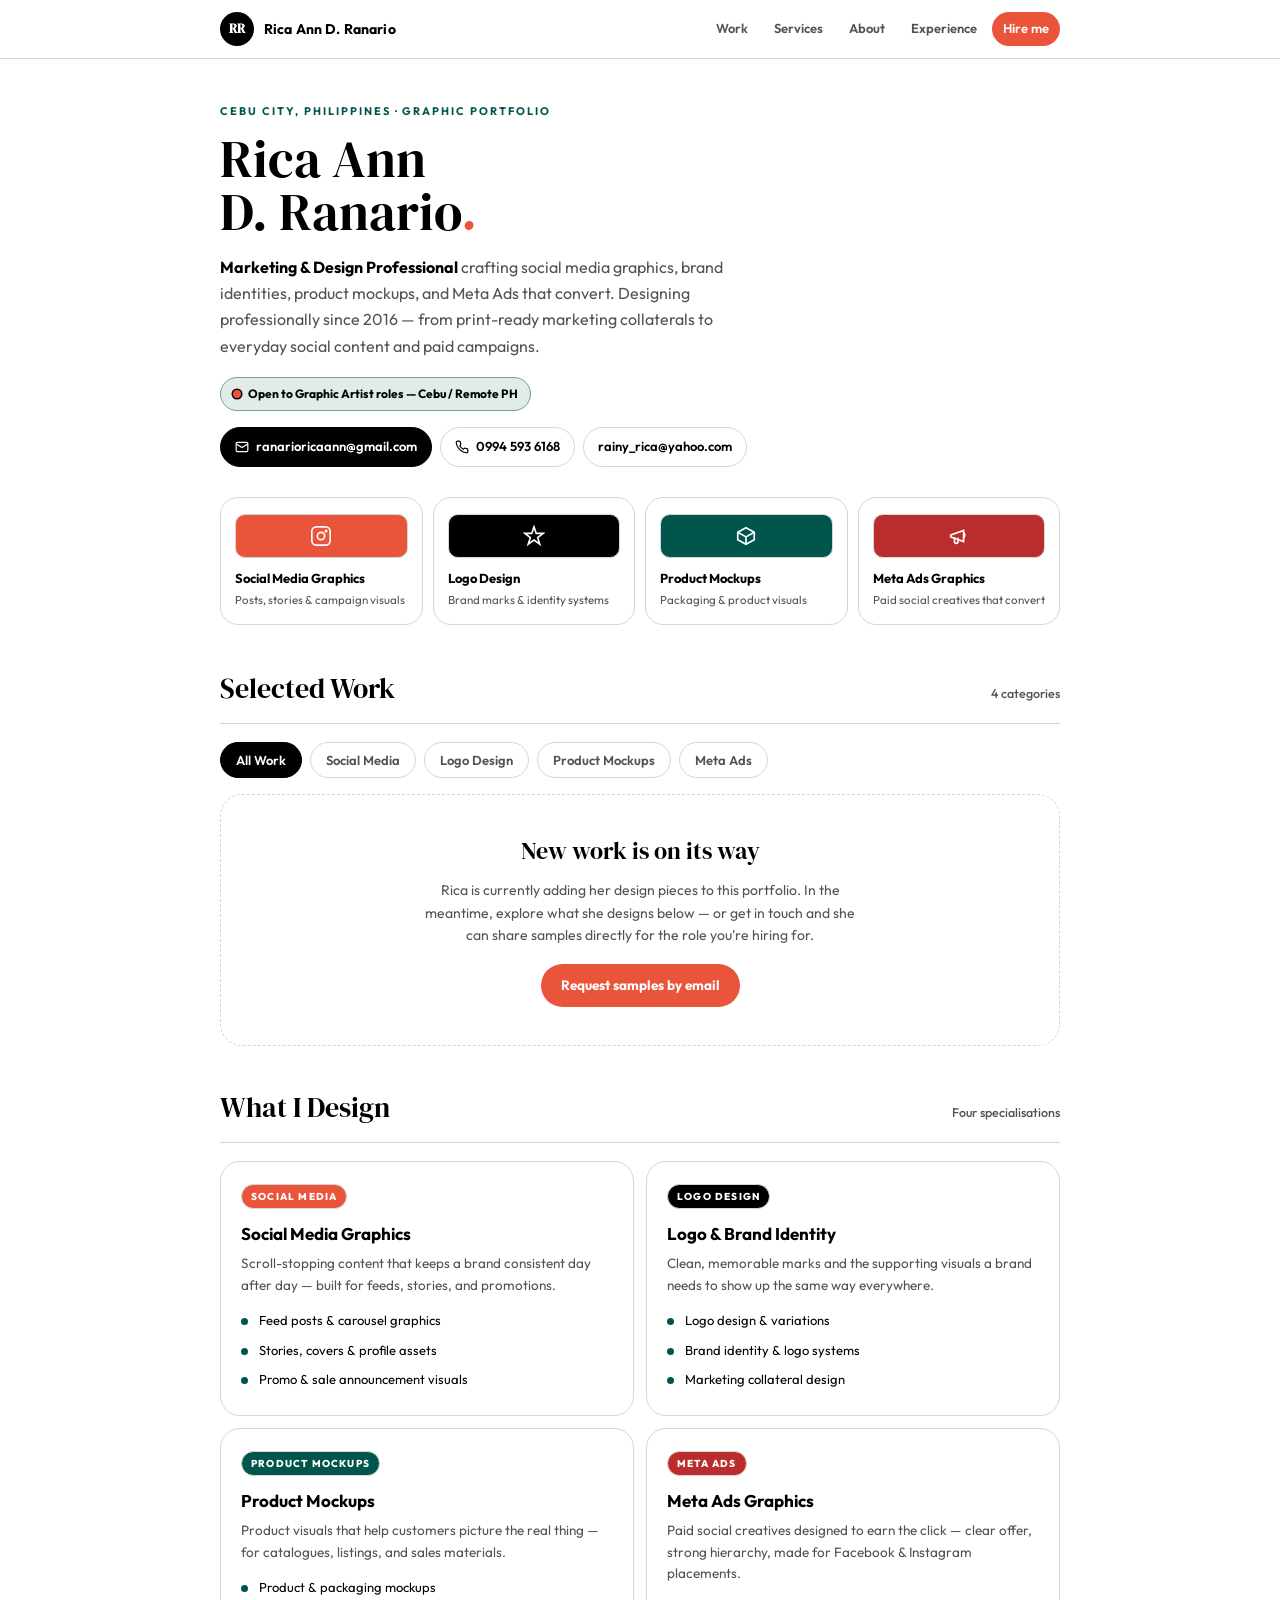
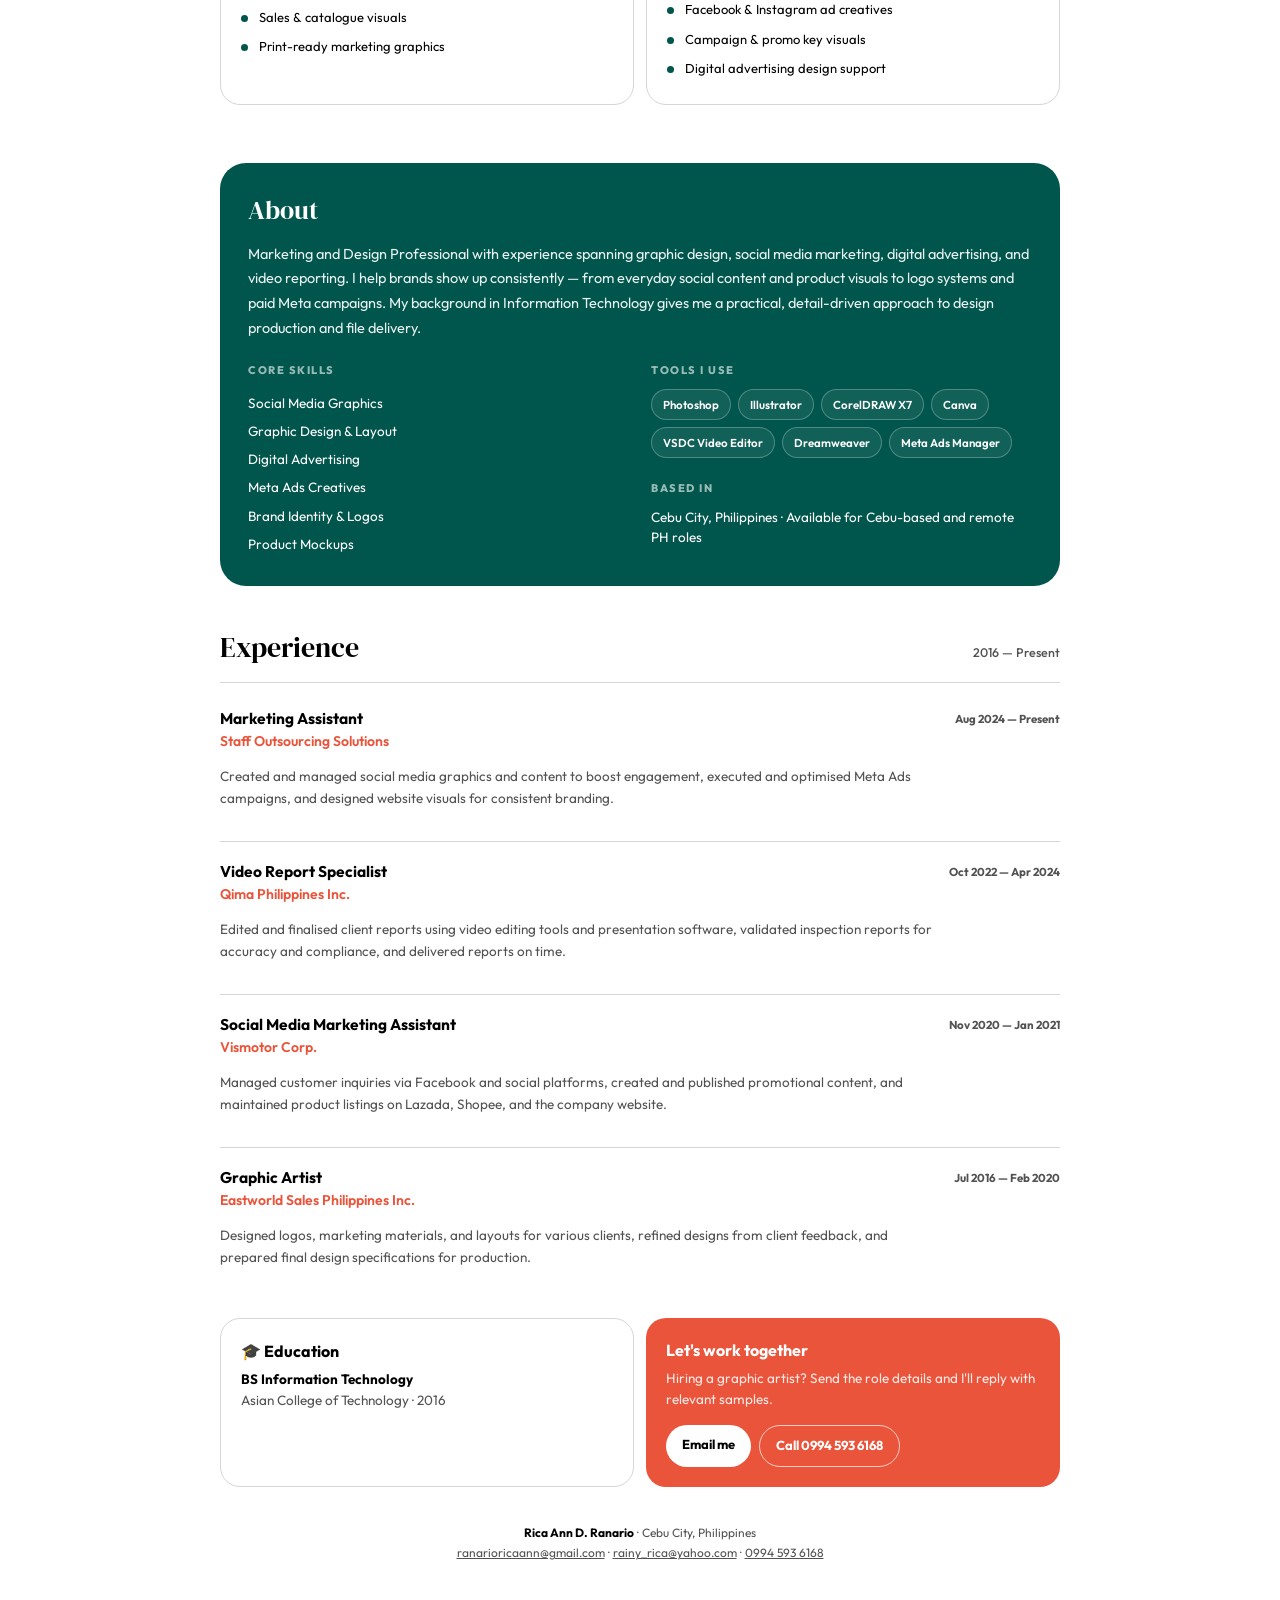
==== index.html @ 0af62245 "Add graphic portfolio website" ====
<!doctype html>
<html lang="en">
<head>
<meta charset="utf-8" />
<meta name="viewport" content="width=device-width, initial-scale=1, viewport-fit=cover" />
<meta name="color-scheme" content="light dark" />
<meta name="description" content="Rica Ann D. Ranario — Marketing & Design Professional in Cebu City. Social media graphics, logo design, product mockups, and Meta Ads graphics." />
<link rel="icon" href="data:," />
<title>Rica Ann D. Ranario — Graphic Portfolio</title>
<link rel="preconnect" href="https://fonts.googleapis.com" />
<link rel="preconnect" href="https://fonts.gstatic.com" crossorigin />
<link href="https://fonts.googleapis.com/css2?family=DM+Serif+Display:ital@0;1&family=Outfit:wght@400;500;600;700;800&display=swap" rel="stylesheet" />
<style>
  :root{
    color-scheme: light;
    --black:#000000; --teal:#00564C; --red:#BB2C2C; --coral:#E9543B; --white:#FFFFFF;
    --cornsilk:#FFFFFF; --sunglow:#E9543B; --ut:#00564C; --aero:#E9543B; --smoky:#000000;
    --bg:#FFFFFF; --surface:#FFFFFF; --surface2:color-mix(in srgb, #00564C 8%, #FFFFFF); --ink:#000000; --dim:color-mix(in srgb, #000000 68%, #FFFFFF);
    --border:color-mix(in srgb, #000000 16%, #FFFFFF); --accent:#00564C; --accent-strong:#E9543B; --highlight:#E9543B; --accent-hover:color-mix(in srgb, #E9543B 85%, #000000);
    --dark-panel:#00564C; --dark-panel-text:#FFFFFF;
    --cat-social:#E9543B; --cat-logo:#000000; --cat-mock:#00564C; --cat-ads:#BB2C2C;
  }
  @media (prefers-color-scheme: dark){
    :root{
      color-scheme: dark;
      --bg:#000000; --surface:color-mix(in srgb, #FFFFFF 8%, #000000); --surface2:color-mix(in srgb, #FFFFFF 15%, #000000); --ink:#FFFFFF; --dim:color-mix(in srgb, #FFFFFF 72%, #000000);
      --border:color-mix(in srgb, #FFFFFF 24%, #000000); --accent:color-mix(in srgb, #00564C 55%, #FFFFFF); --accent-strong:#E9543B; --highlight:#E9543B; --accent-hover:color-mix(in srgb, #E9543B 80%, #FFFFFF);
      --dark-panel:#FFFFFF; --dark-panel-text:#000000;
      --cat-social:#E9543B; --cat-logo:#000000; --cat-mock:#00564C; --cat-ads:#BB2C2C;
    }
  }
  *{box-sizing:border-box}
  html{scroll-behavior:smooth}
  @media (prefers-reduced-motion: reduce){ html{scroll-behavior:auto} *{transition:none !important; animation:none !important} }
  body{margin:0;font-family:"Outfit",system-ui,-apple-system,Segoe UI,sans-serif;background:var(--bg);color:var(--ink);line-height:1.5;-webkit-font-smoothing:antialiased}
  .font-display{font-family:"DM Serif Display",Georgia,serif;font-weight:400}
  a{color:inherit}
  .wrap{max-width:880px;margin:0 auto;padding:0 20px}
  /* Nav */
  .topnav{position:sticky;top:0;z-index:20;background:color-mix(in srgb, var(--bg) 88%, transparent);backdrop-filter:blur(10px);border-bottom:1px solid var(--border)}
  .topnav-inner{display:flex;align-items:center;justify-content:space-between;gap:12px;padding:12px 20px;max-width:880px;margin:0 auto}
  .brand{display:flex;align-items:center;gap:10px;text-decoration:none;font-weight:700;font-size:14px;letter-spacing:.01em}
  .brand-mark{width:34px;height:34px;border-radius:50%;background:var(--ink);color:var(--bg);display:flex;align-items:center;justify-content:center;font-family:"DM Serif Display",serif;font-size:13px;flex-shrink:0}
  .navlinks{display:flex;gap:4px;flex-wrap:wrap;justify-content:flex-end}
  .navlinks a{text-decoration:none;font-size:13px;font-weight:600;color:var(--dim);padding:7px 11px;border-radius:999px}
  .navlinks a:hover{color:var(--ink);background:var(--surface2)}
  .navlinks a.cta{background:var(--accent-strong);color:var(--cornsilk)}
  .navlinks a.cta:hover{background:var(--accent-hover);color:var(--cornsilk)}
  /* Hero */
  .hero{padding:44px 0 8px}
  .eyebrow{font-size:11px;font-weight:700;letter-spacing:.18em;text-transform:uppercase;color:var(--accent);margin:0}
  .hero h1{font-size:52px;line-height:1.02;margin:12px 0 0}
  .hero h1 em{font-style:italic;color:var(--accent-strong)}
  .hero-sub{margin:16px 0 0;font-size:16px;line-height:1.65;color:var(--dim);max-width:560px}
  .hero-sub strong{color:var(--ink)}
  .avail{display:inline-flex;align-items:center;gap:7px;margin-top:18px;font-size:12px;font-weight:700;padding:7px 12px;border-radius:999px;background:color-mix(in srgb, var(--accent) 12%, var(--surface));border:1px solid color-mix(in srgb, var(--accent) 45%, var(--border));color:var(--ink)}
  .avail-dot{width:8px;height:8px;border-radius:50%;background:var(--highlight);box-shadow:0 0 0 1.5px var(--ink);flex-shrink:0}
  .contact-row{display:flex;flex-wrap:wrap;gap:8px;margin-top:16px}
  .pill{display:inline-flex;align-items:center;gap:7px;text-decoration:none;font-size:13px;font-weight:600;padding:9px 14px;border-radius:999px;border:1px solid var(--border);background:var(--surface)}
  .pill:hover{border-color:var(--accent)}
  .pill.primary{background:var(--ink);color:var(--bg);border-color:var(--ink)}
  .pill svg{width:14px;height:14px;flex-shrink:0}
  /* Category strip */
  .cat-strip{display:grid;grid-template-columns:repeat(4,1fr);gap:10px;margin-top:30px}
  .cat-card{border:1px solid var(--border);background:var(--surface);border-radius:18px;padding:16px 14px;text-align:left;cursor:pointer;font-family:inherit;color:inherit;width:100%}
  .cat-card:hover{border-color:var(--accent)}
  .cat-card .swatch{width:100%;height:44px;border-radius:10px;margin-bottom:12px;display:flex;align-items:center;justify-content:center;color:var(--smoky);border:1px solid var(--border)}
  .cat-card[data-cat="Logo Design"] .swatch{background:var(--cat-logo);color:var(--white)}
  .cat-card[data-cat="Social Media"] .swatch{background:var(--cat-social);color:var(--white)}
  .cat-card[data-cat="Product Mockup"] .swatch{background:var(--cat-mock);color:var(--white)}
  .cat-card[data-cat="Meta Ads"] .swatch{background:var(--cat-ads);color:var(--white)}
  .cat-card .swatch svg{width:22px;height:22px}
  .cat-card h3{margin:0;font-size:13px;font-weight:700;line-height:1.3}
  .cat-card p{margin:5px 0 0;font-size:11.5px;line-height:1.45;color:var(--dim)}
  @media (max-width:640px){ .cat-strip{grid-template-columns:1fr 1fr} .hero h1{font-size:42px} }
  /* Sections */
  section{padding:34px 0 6px}
  .sec-head{display:flex;align-items:baseline;justify-content:space-between;gap:12px;flex-wrap:wrap}
  .sec-head h2{font-size:28px;margin:0}
  .sec-head .note{font-size:12.5px;color:var(--dim);font-weight:500}
  .rule{height:1px;background:var(--border);margin-top:14px}
  /* Work / filters */
  .filters{display:flex;gap:8px;margin-top:18px;flex-wrap:wrap}
  .filters button{font-family:inherit;font-size:13px;font-weight:600;padding:9px 15px;border-radius:999px;border:1px solid var(--border);background:var(--surface);color:var(--dim);cursor:pointer}
  .filters button[aria-pressed="true"]{background:var(--ink);color:var(--bg);border-color:var(--ink)}
  .filters button:hover{border-color:var(--accent)}
  .empty{margin-top:16px;border:1.5px dashed var(--border);background:var(--surface);border-radius:22px;padding:38px 24px;text-align:center}
  .empty .big{font-size:24px;margin:0}
  .empty p.desc{margin:10px auto 0;font-size:14px;line-height:1.6;color:var(--dim);max-width:440px}
  .empty a.btn{display:inline-block;margin-top:18px;background:var(--accent-strong);color:var(--cornsilk);text-decoration:none;font-weight:700;font-size:13.5px;padding:11px 20px;border-radius:999px}
  .empty a.btn:hover{background:var(--accent-hover)}
  /* Services detail */
  .services{display:grid;grid-template-columns:1fr 1fr;gap:12px;margin-top:18px}
  @media (max-width:640px){ .services{grid-template-columns:1fr} }
  .svc{border:1px solid var(--border);background:var(--surface);border-radius:20px;padding:20px}
  .svc .tag{display:inline-block;font-size:10px;font-weight:800;letter-spacing:.12em;text-transform:uppercase;color:var(--white);padding:4px 9px;border-radius:999px;border:1px solid var(--border)}
  .svc h3{margin:12px 0 0;font-size:17px}
  .svc p{margin:7px 0 0;font-size:13.5px;line-height:1.6;color:var(--dim)}
  .svc ul{margin:10px 0 0;padding:0;list-style:none}
  .svc ul li{font-size:13px;padding:5px 0 5px 18px;position:relative;color:var(--ink)}
  .svc ul li::before{content:"";position:absolute;left:0;top:12px;width:7px;height:7px;border-radius:50%;background:var(--accent)}
  /* About panel */
  .about{background:var(--dark-panel);color:var(--dark-panel-text);border-radius:26px;padding:28px;margin-top:18px}
  .about h2{font-size:26px;margin:0}
  .about p.lead{font-size:14.5px;line-height:1.7;margin:12px 0 0;opacity:.92}
  .about-grid{display:grid;grid-template-columns:1fr 1fr;gap:22px;margin-top:22px}
  @media (max-width:640px){ .about-grid{grid-template-columns:1fr} }
  .about h4{margin:0;font-size:11px;font-weight:800;letter-spacing:.14em;text-transform:uppercase;opacity:.6}
  .about ul{margin:10px 0 0;padding:0;list-style:none}
  .about ul li{font-size:13.5px;padding:4px 0}
  .chips{display:flex;flex-wrap:wrap;gap:7px;margin-top:10px}
  .chips span{font-size:11.5px;font-weight:600;padding:6px 11px;border-radius:999px;border:1px solid color-mix(in srgb, currentColor 25%, transparent);background:color-mix(in srgb, currentColor 7%, transparent)}
  /* Experience */
  .jobs{margin-top:6px}
  .job{display:flex;gap:16px;padding:18px 0;border-bottom:1px solid var(--border)}
  .job:last-child{border-bottom:none}
  .job-main{flex:1;min-width:0}
  .job h3{margin:0;font-size:15.5px}
  .job .co{color:var(--accent-strong);font-weight:600;font-size:14px;margin-top:1px}
  .job .desc{font-size:13.5px;color:var(--dim);line-height:1.6;margin-top:5px}
  .job .period{font-size:11.5px;font-weight:700;color:var(--dim);white-space:nowrap;padding-top:3px;text-align:right}
  @media (max-width:520px){ .job{flex-direction:column;gap:4px} .job .period{text-align:left} }
  /* Education + contact */
  .two-col{display:grid;grid-template-columns:1fr 1fr;gap:12px;margin-top:18px}
  @media (max-width:640px){ .two-col{grid-template-columns:1fr} }
  .info-card{border:1px solid var(--border);background:var(--surface);border-radius:20px;padding:20px}
  .info-card h3{margin:0;font-size:16px}
  .info-card p{margin:6px 0 0;font-size:13.5px;color:var(--dim);line-height:1.6}
  .info-card a{color:var(--accent-strong);font-weight:600;text-decoration:none}
  .info-card a:hover{text-decoration:underline}
  .contact-card{background:var(--accent-strong);color:var(--cornsilk);border:none}
  .contact-card p{color:color-mix(in srgb, var(--cornsilk) 88%, var(--aero))}
  .contact-card a{color:var(--cornsilk);text-decoration:underline}
  .contact-actions{display:flex;flex-wrap:wrap;gap:8px;margin-top:14px}
  .contact-actions a{background:var(--cornsilk);color:var(--smoky);text-decoration:none;font-weight:700;font-size:13px;padding:10px 16px;border-radius:999px}
  .contact-actions a.ghost{background:transparent;color:var(--cornsilk);border:1.5px solid color-mix(in srgb, var(--cornsilk) 70%, transparent)}
  footer{padding:30px 0 44px;text-align:center}
  footer p{font-size:12px;color:var(--dim);margin:0;line-height:1.7}
  :focus-visible{outline:2px solid var(--accent);outline-offset:2px}
</style>
</head>
<body>

<nav class="topnav" aria-label="Portfolio sections">
  <div class="topnav-inner">
    <a class="brand" href="#top"><span class="brand-mark">RR</span> Rica Ann D. Ranario</a>
    <div class="navlinks">
      <a href="#work">Work</a>
      <a href="#services">Services</a>
      <a href="#about">About</a>
      <a href="#experience">Experience</a>
      <a class="cta" href="mailto:ranarioricaann@gmail.com?subject=Graphic%20Artist%20Opportunity">Hire me</a>
    </div>
  </div>
</nav>

<div class="wrap" id="top">

  <!-- HERO -->
  <header class="hero">
    <p class="eyebrow">Cebu City, Philippines · Graphic Portfolio</p>
    <h1 class="font-display">Rica Ann<br />D. Ranario<em>.</em></h1>
    <p class="hero-sub"><strong>Marketing &amp; Design Professional</strong> crafting social media graphics, brand identities, product mockups, and Meta Ads that convert. Designing professionally since 2016 — from print-ready marketing collaterals to everyday social content and paid campaigns.</p>
    <div><span class="avail"><span class="avail-dot" aria-hidden="true"></span> Open to Graphic Artist roles — Cebu / Remote PH</span></div>
    <div class="contact-row">
      <a class="pill primary" href="mailto:ranarioricaann@gmail.com?subject=Graphic%20Artist%20Opportunity">
        <svg viewBox="0 0 24 24" fill="none" stroke="currentColor" stroke-width="2" aria-hidden="true"><rect x="2" y="4" width="20" height="16" rx="2"/><path d="m22 7-10 6L2 7"/></svg>
        ranarioricaann@gmail.com
      </a>
      <a class="pill" href="tel:+639945936168">
        <svg viewBox="0 0 24 24" fill="none" stroke="currentColor" stroke-width="2" aria-hidden="true"><path d="M22 16.92v3a2 2 0 0 1-2.18 2 19.79 19.79 0 0 1-8.63-3.07 19.5 19.5 0 0 1-6-6 19.79 19.79 0 0 1-3.07-8.67A2 2 0 0 1 4.11 2h3a2 2 0 0 1 2 1.72c.13.96.36 1.9.7 2.81a2 2 0 0 1-.45 2.11L8.09 9.91a16 16 0 0 0 6 6l1.27-1.27a2 2 0 0 1 2.11-.45c.91.34 1.85.57 2.81.7A2 2 0 0 1 22 16.92z"/></svg>
        0994 593 6168
      </a>
      <a class="pill" href="mailto:rainy_rica@yahoo.com">rainy_rica@yahoo.com</a>
    </div>

    <div class="cat-strip" role="group" aria-label="Portfolio categories — tap to jump to that gallery">
      <button type="button" class="cat-card" data-cat="Social Media" data-jump="Social Media">
        <span class="swatch"><svg viewBox="0 0 24 24" fill="none" stroke="currentColor" stroke-width="1.8" aria-hidden="true"><rect x="2" y="2" width="20" height="20" rx="5"/><circle cx="12" cy="12" r="4"/><circle cx="17.5" cy="6.5" r=".8" fill="currentColor"/></svg></span>
        <h3>Social Media Graphics</h3>
        <p>Posts, stories &amp; campaign visuals</p>
      </button>
      <button type="button" class="cat-card" data-cat="Logo Design" data-jump="Logo Design">
        <span class="swatch"><svg viewBox="0 0 24 24" fill="none" stroke="currentColor" stroke-width="1.8" aria-hidden="true"><path d="M12 2l2.4 7.2H22l-6 4.6 2.3 7.2-6.3-4.5-6.3 4.5L8 13.8 2 9.2h7.6z"/></svg></span>
        <h3>Logo Design</h3>
        <p>Brand marks &amp; identity systems</p>
      </button>
      <button type="button" class="cat-card" data-cat="Product Mockup" data-jump="Product Mockup">
        <span class="swatch"><svg viewBox="0 0 24 24" fill="none" stroke="currentColor" stroke-width="1.8" aria-hidden="true"><path d="M21 8l-9-5-9 5v8l9 5 9-5z"/><path d="M3 8l9 5 9-5M12 13v8"/></svg></span>
        <h3>Product Mockups</h3>
        <p>Packaging &amp; product visuals</p>
      </button>
      <button type="button" class="cat-card" data-cat="Meta Ads" data-jump="Meta Ads">
        <span class="swatch"><svg viewBox="0 0 24 24" fill="none" stroke="currentColor" stroke-width="1.8" aria-hidden="true"><path d="M3 11l14-5v12L3 13v-2z"/><path d="M7 13v5a2 2 0 0 0 4 0v-4M17 8a4 4 0 0 1 0 6"/></svg></span>
        <h3>Meta Ads Graphics</h3>
        <p>Paid social creatives that convert</p>
      </button>
    </div>
  </header>

  <!-- WORK -->
  <section id="work" aria-label="Portfolio work">
    <div class="sec-head">
      <h2 class="font-display">Selected Work</h2>
      <span class="note" id="work-count">4 categories</span>
    </div>
    <div class="rule"></div>
    <div class="filters" role="group" aria-label="Filter work by category" id="filters">
      <button type="button" data-filter="All" aria-pressed="true">All Work</button>
      <button type="button" data-filter="Social Media" aria-pressed="false">Social Media</button>
      <button type="button" data-filter="Logo Design" aria-pressed="false">Logo Design</button>
      <button type="button" data-filter="Product Mockup" aria-pressed="false">Product Mockups</button>
      <button type="button" data-filter="Meta Ads" aria-pressed="false">Meta Ads</button>
    </div>
    <div class="empty" id="empty-state">
      <p class="big font-display" id="empty-title">New work is on its way</p>
      <p class="desc" id="empty-desc">Rica is currently adding her design pieces to this portfolio. In the meantime, explore what she designs below — or get in touch and she can share samples directly for the role you're hiring for.</p>
      <a class="btn" href="mailto:ranarioricaann@gmail.com?subject=Portfolio%20Samples%20Request">Request samples by email</a>
    </div>
  </section>

  <!-- SERVICES -->
  <section id="services" aria-label="Design services">
    <div class="sec-head">
      <h2 class="font-display">What I Design</h2>
      <span class="note">Four specialisations</span>
    </div>
    <div class="rule"></div>
    <div class="services">
      <article class="svc">
        <span class="tag" style="background:var(--cat-social)">Social Media</span>
        <h3>Social Media Graphics</h3>
        <p>Scroll-stopping content that keeps a brand consistent day after day — built for feeds, stories, and promotions.</p>
        <ul>
          <li>Feed posts &amp; carousel graphics</li>
          <li>Stories, covers &amp; profile assets</li>
          <li>Promo &amp; sale announcement visuals</li>
        </ul>
      </article>
      <article class="svc">
        <span class="tag" style="background:var(--cat-logo);color:var(--cornsilk)">Logo Design</span>
        <h3>Logo &amp; Brand Identity</h3>
        <p>Clean, memorable marks and the supporting visuals a brand needs to show up the same way everywhere.</p>
        <ul>
          <li>Logo design &amp; variations</li>
          <li>Brand identity &amp; logo systems</li>
          <li>Marketing collateral design</li>
        </ul>
      </article>
      <article class="svc">
        <span class="tag" style="background:var(--cat-mock)">Product Mockups</span>
        <h3>Product Mockups</h3>
        <p>Product visuals that help customers picture the real thing — for catalogues, listings, and sales materials.</p>
        <ul>
          <li>Product &amp; packaging mockups</li>
          <li>Sales &amp; catalogue visuals</li>
          <li>Print-ready marketing graphics</li>
        </ul>
      </article>
      <article class="svc">
        <span class="tag" style="background:var(--cat-ads)">Meta Ads</span>
        <h3>Meta Ads Graphics</h3>
        <p>Paid social creatives designed to earn the click — clear offer, strong hierarchy, made for Facebook &amp; Instagram placements.</p>
        <ul>
          <li>Facebook &amp; Instagram ad creatives</li>
          <li>Campaign &amp; promo key visuals</li>
          <li>Digital advertising design support</li>
        </ul>
      </article>
    </div>
  </section>

  <!-- ABOUT -->
  <section id="about" aria-label="About Rica">
    <div class="about">
      <h2 class="font-display">About</h2>
      <p class="lead">Marketing and Design Professional with experience spanning graphic design, social media marketing, digital advertising, and video reporting. I help brands show up consistently — from everyday social content and product visuals to logo systems and paid Meta campaigns. My background in Information Technology gives me a practical, detail-driven approach to design production and file delivery.</p>
      <div class="about-grid">
        <div>
          <h4>Core Skills</h4>
          <ul>
            <li>Social Media Graphics</li>
            <li>Graphic Design &amp; Layout</li>
            <li>Digital Advertising</li>
            <li>Meta Ads Creatives</li>
            <li>Brand Identity &amp; Logos</li>
            <li>Product Mockups</li>
          </ul>
        </div>
        <div>
          <h4>Tools I Use</h4>
          <div class="chips">
            <span>Photoshop</span><span>Illustrator</span><span>CorelDRAW X7</span><span>Canva</span><span>VSDC Video Editor</span><span>Dreamweaver</span><span>Meta Ads Manager</span>
          </div>
          <h4 style="margin-top:22px">Based In</h4>
          <p style="margin:10px 0 0;font-size:13.5px">Cebu City, Philippines · Available for Cebu-based and remote PH roles</p>
        </div>
      </div>
    </div>
  </section>

  <!-- EXPERIENCE -->
  <section id="experience" aria-label="Work experience">
    <div class="sec-head">
      <h2 class="font-display">Experience</h2>
      <span class="note">2016 — Present</span>
    </div>
    <div class="rule"></div>
    <div class="jobs">
      <div class="job">
        <div class="job-main">
          <h3>Marketing Assistant</h3>
          <p class="co">Staff Outsourcing Solutions</p>
          <p class="desc">Created and managed social media graphics and content to boost engagement, executed and optimised Meta Ads campaigns, and designed website visuals for consistent branding.</p>
        </div>
        <span class="period">Aug 2024 — Present</span>
      </div>
      <div class="job">
        <div class="job-main">
          <h3>Video Report Specialist</h3>
          <p class="co">Qima Philippines Inc.</p>
          <p class="desc">Edited and finalised client reports using video editing tools and presentation software, validated inspection reports for accuracy and compliance, and delivered reports on time.</p>
        </div>
        <span class="period">Oct 2022 — Apr 2024</span>
      </div>
      <div class="job">
        <div class="job-main">
          <h3>Social Media Marketing Assistant</h3>
          <p class="co">Vismotor Corp.</p>
          <p class="desc">Managed customer inquiries via Facebook and social platforms, created and published promotional content, and maintained product listings on Lazada, Shopee, and the company website.</p>
        </div>
        <span class="period">Nov 2020 — Jan 2021</span>
      </div>
      <div class="job">
        <div class="job-main">
          <h3>Graphic Artist</h3>
          <p class="co">Eastworld Sales Philippines Inc.</p>
          <p class="desc">Designed logos, marketing materials, and layouts for various clients, refined designs from client feedback, and prepared final design specifications for production.</p>
        </div>
        <span class="period">Jul 2016 — Feb 2020</span>
      </div>
    </div>

    <div class="two-col">
      <div class="info-card">
        <h3>🎓 Education</h3>
        <p><strong style="color:var(--ink)">BS Information Technology</strong><br />Asian College of Technology · 2016</p>
      </div>
      <div class="info-card contact-card">
        <h3>Let's work together</h3>
        <p>Hiring a graphic artist? Send the role details and I'll reply with relevant samples.</p>
        <div class="contact-actions">
          <a href="mailto:ranarioricaann@gmail.com?subject=Graphic%20Artist%20Opportunity">Email me</a>
          <a class="ghost" href="tel:+639945936168">Call 0994 593 6168</a>
        </div>
      </div>
    </div>
  </section>

  <footer>
    <p><strong style="color:var(--ink)">Rica Ann D. Ranario</strong> · Cebu City, Philippines<br />
    <a href="mailto:ranarioricaann@gmail.com">ranarioricaann@gmail.com</a> · <a href="mailto:rainy_rica@yahoo.com">rainy_rica@yahoo.com</a> · <a href="tel:+639945936168">0994 593 6168</a></p>
  </footer>
</div>

<script>
(function(){
  var LABELS = {
    "All": { title: "New work is on its way", desc: "Rica is currently adding her design pieces to this portfolio. In the meantime, explore what she designs below \u2014 or get in touch and she can share samples directly for the role you\u2019re hiring for." },
    "Social Media": { title: "Social Media Graphics \u2014 coming soon", desc: "Feed posts, stories, and campaign visuals are being added to this section. Email Rica and she can share social media samples directly." },
    "Logo Design": { title: "Logo Design \u2014 coming soon", desc: "Logo and brand identity pieces are being added to this section. Email Rica and she can share logo samples directly." },
    "Product Mockup": { title: "Product Mockups \u2014 coming soon", desc: "Product and packaging mockups are being added to this section. Email Rica and she can share mockup samples directly." },
    "Meta Ads": { title: "Meta Ads Graphics \u2014 coming soon", desc: "Meta Ads creatives are being added to this section. Email Rica and she can share ad samples directly." }
  };
  var titleEl = document.getElementById('empty-title');
  var descEl = document.getElementById('empty-desc');
  var countEl = document.getElementById('work-count');
  var buttons = Array.prototype.slice.call(document.querySelectorAll('#filters button'));

  function setFilter(name){
    buttons.forEach(function(b){ b.setAttribute('aria-pressed', b.getAttribute('data-filter') === name ? 'true' : 'false'); });
    var info = LABELS[name] || LABELS['All'];
    titleEl.textContent = info.title;
    descEl.textContent = info.desc;
    countEl.textContent = name === 'All' ? '4 categories' : name;
  }
  buttons.forEach(function(b){
    b.addEventListener('click', function(){ setFilter(b.getAttribute('data-filter')); });
  });
  Array.prototype.slice.call(document.querySelectorAll('[data-jump]')).forEach(function(card){
    card.addEventListener('click', function(){
      setFilter(card.getAttribute('data-jump'));
      var target = document.getElementById('work');
      if (target) target.scrollIntoView({ behavior: 'smooth', block: 'start' });
    });
  });
})();
</script>
</body>
</html>
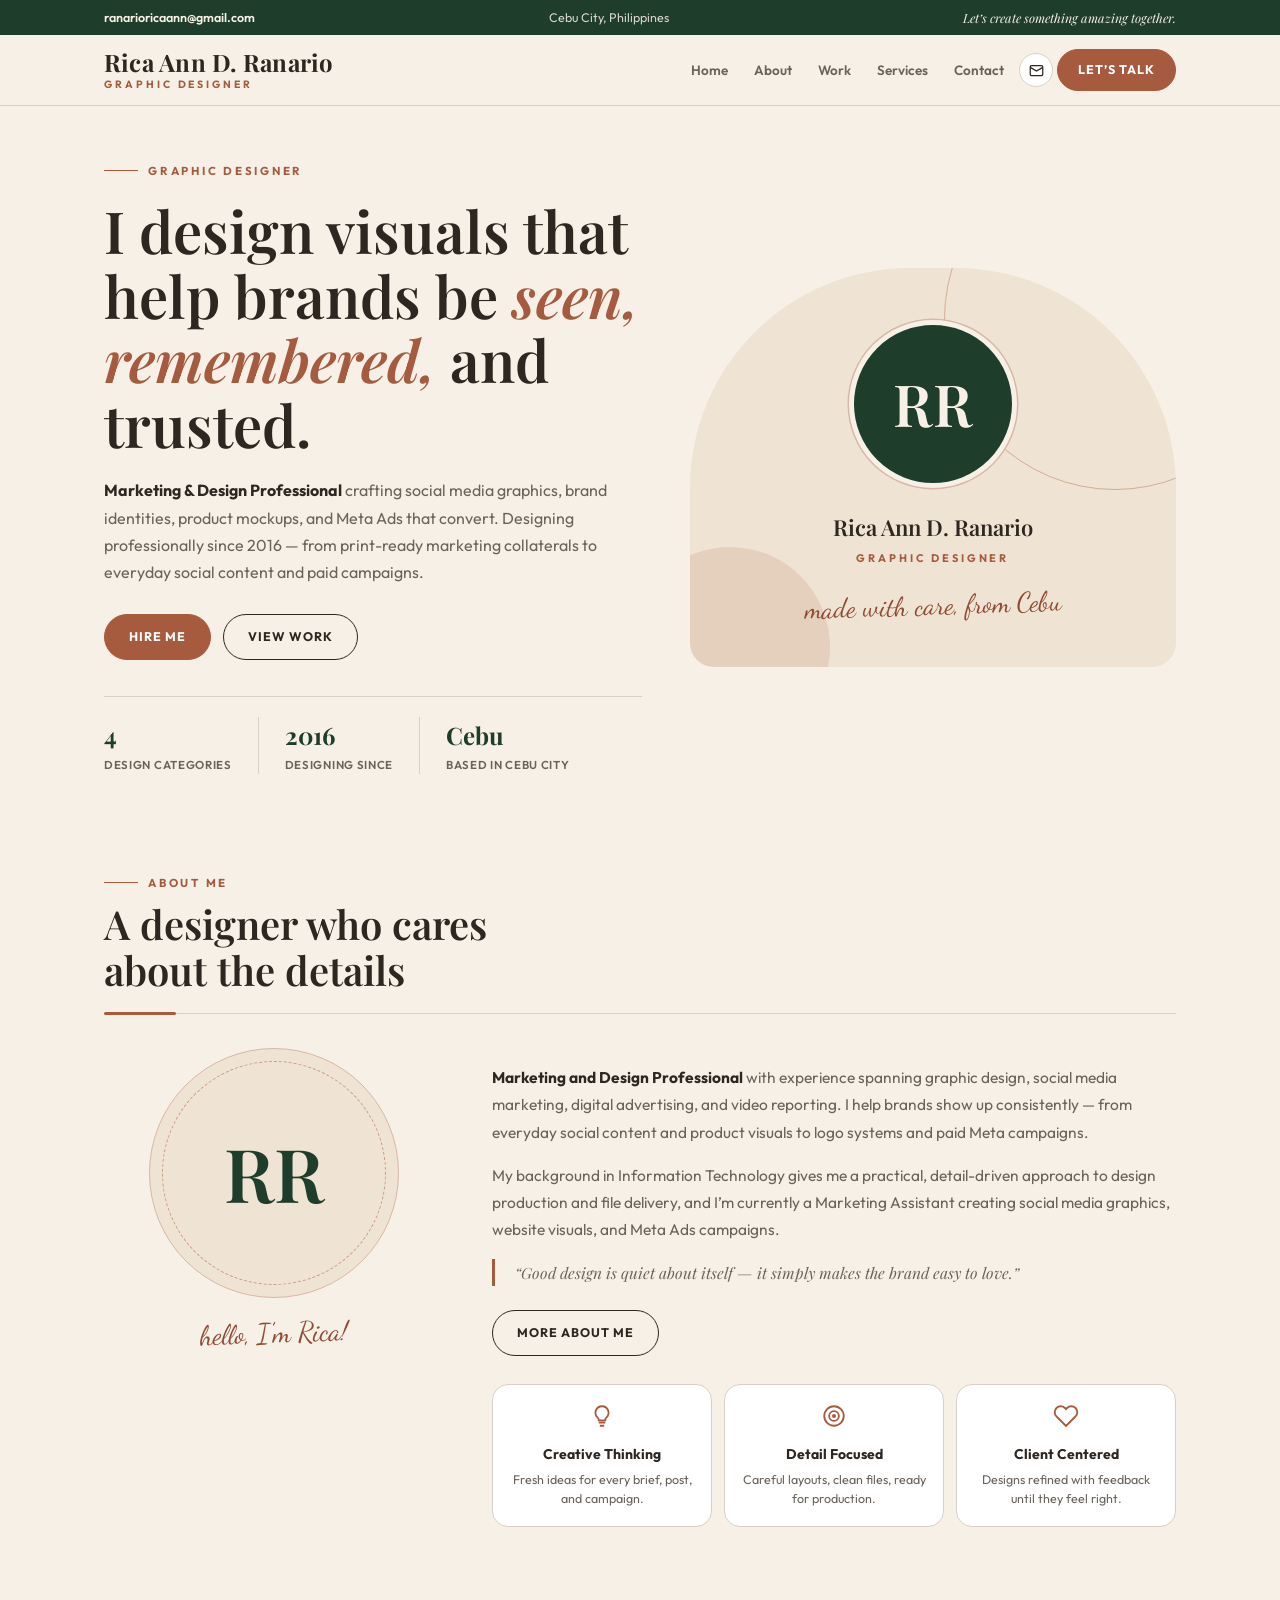
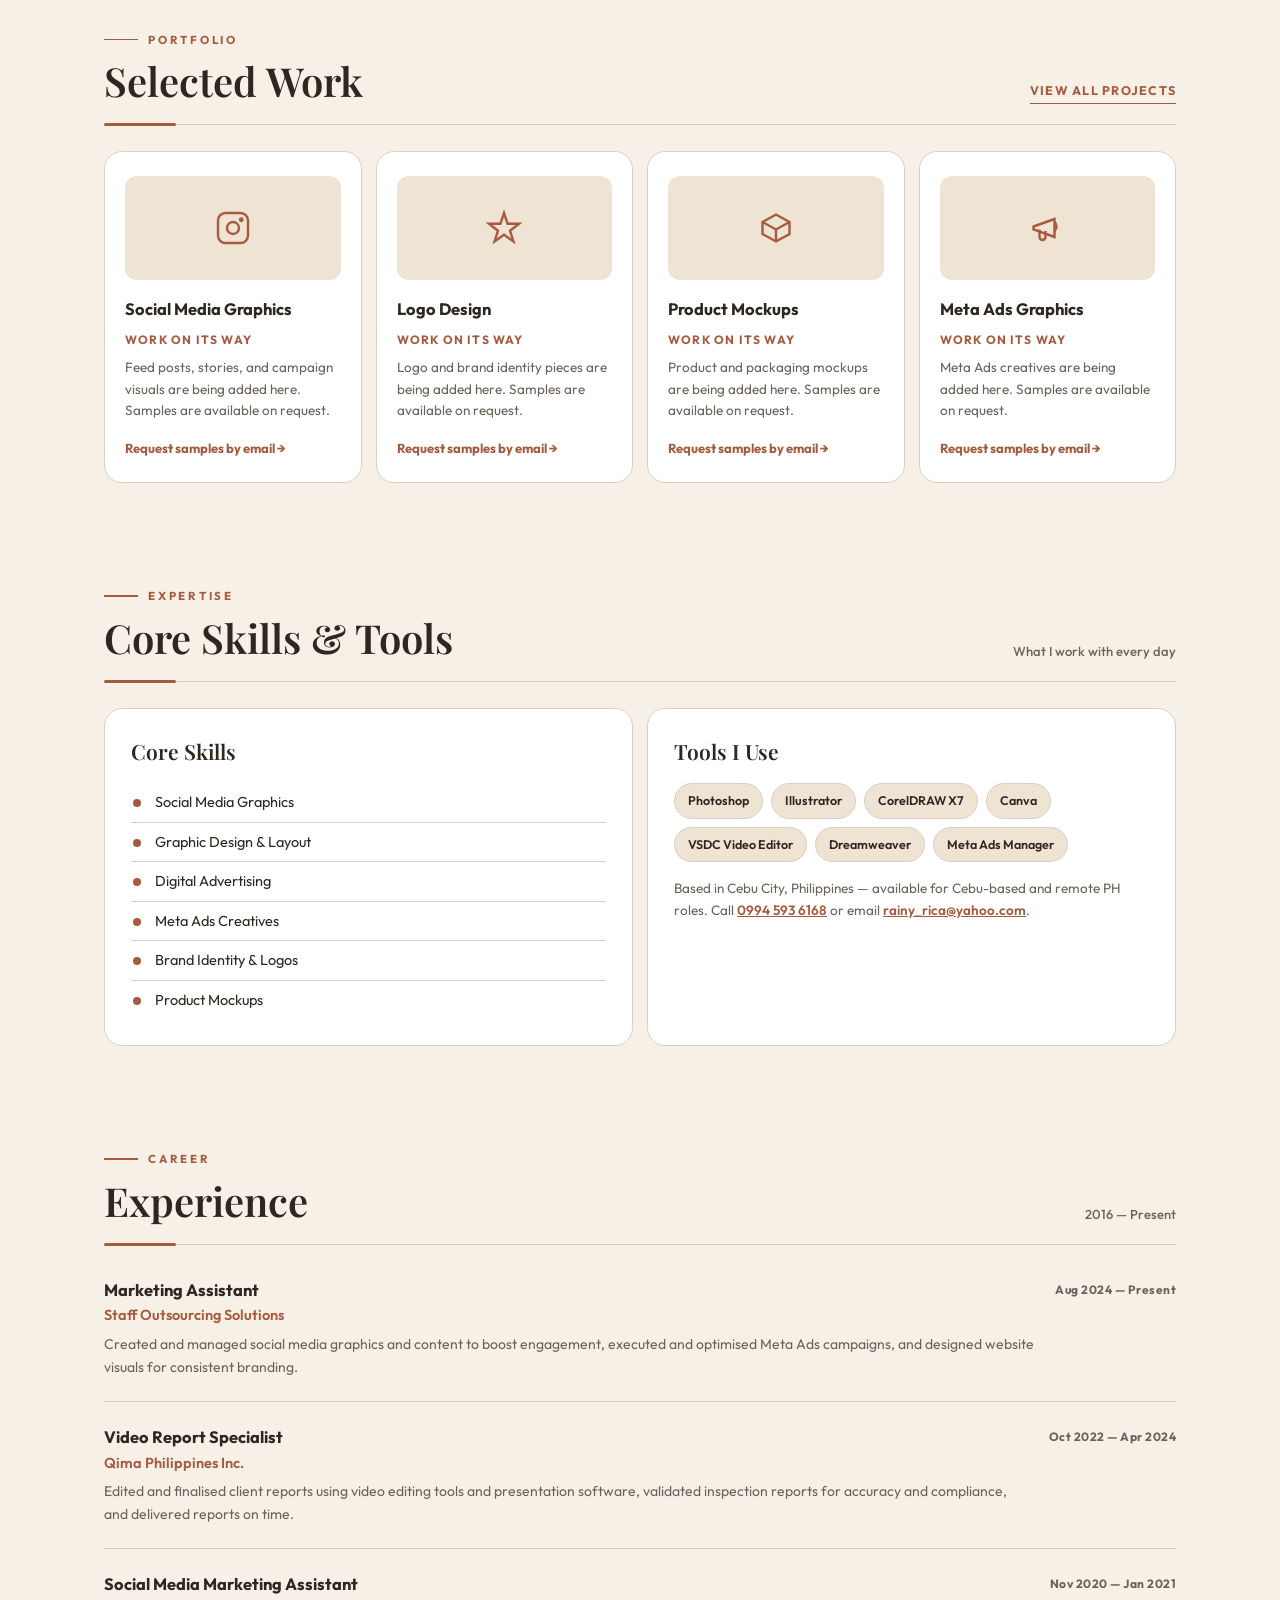
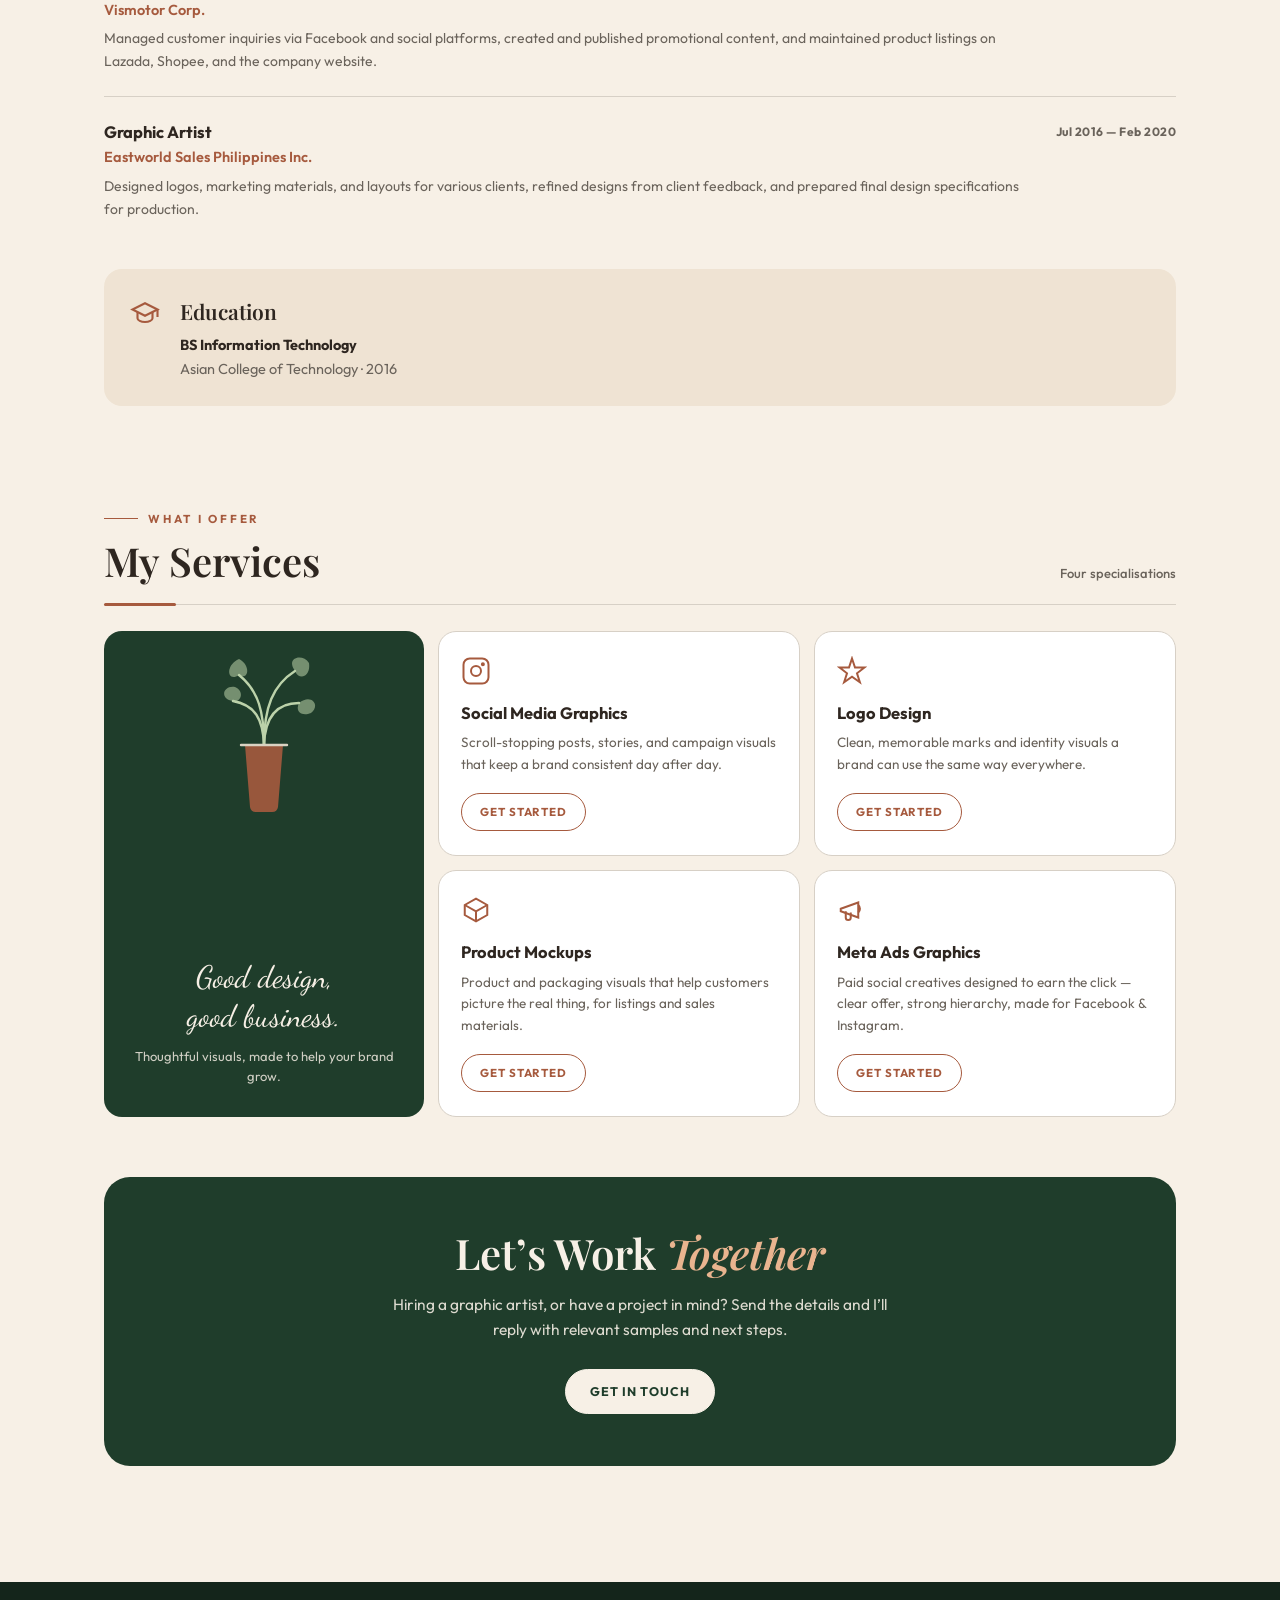
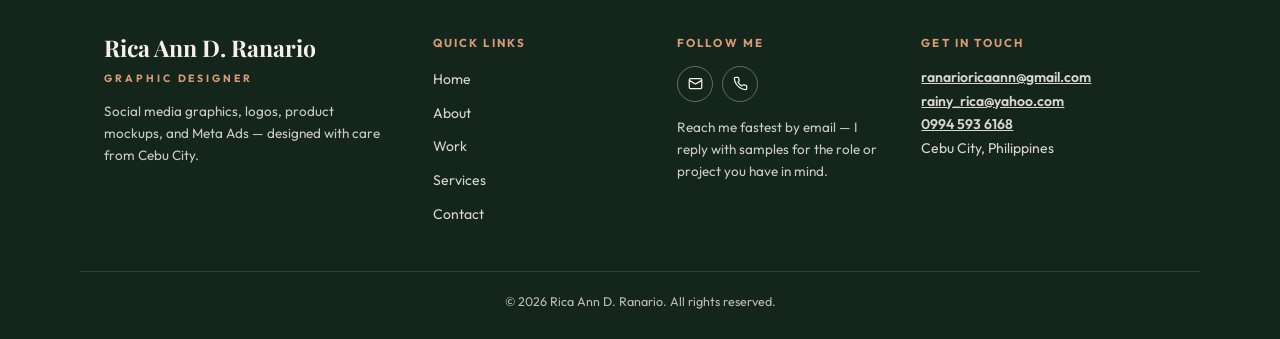
==== commit 65542bc5: "Revise portfolio to Eliana template — cream, terracotta, dark green" ====
--- a/index.html
+++ b/index.html
@@ -4,308 +4,399 @@
 <meta charset="utf-8" />
 <meta name="viewport" content="width=device-width, initial-scale=1, viewport-fit=cover" />
 <meta name="color-scheme" content="light dark" />
-<meta name="description" content="Rica Ann D. Ranario — Marketing & Design Professional in Cebu City. Social media graphics, logo design, product mockups, and Meta Ads graphics." />
+<meta name="description" content="Rica Ann D. Ranario — Graphic Designer in Cebu City. Social media graphics, logo design, product mockups, and Meta Ads graphics." />
 <link rel="icon" href="data:," />
 <title>Rica Ann D. Ranario — Graphic Portfolio</title>
 <link rel="preconnect" href="https://fonts.googleapis.com" />
 <link rel="preconnect" href="https://fonts.gstatic.com" crossorigin />
-<link href="https://fonts.googleapis.com/css2?family=DM+Serif+Display:ital@0;1&family=Outfit:wght@400;500;600;700;800&display=swap" rel="stylesheet" />
+<link href="https://fonts.googleapis.com/css2?family=Playfair+Display:ital,wght@0,500;0,600;0,700;1,500;1,600&family=Outfit:wght@400;500;600;700&family=Dancing+Script:wght@600;700&display=swap" rel="stylesheet" />
 <style>
   :root{
     color-scheme: light;
-    --black:#000000; --teal:#00564C; --red:#BB2C2C; --coral:#E9543B; --white:#FFFFFF;
-    --cornsilk:#FFFFFF; --sunglow:#E9543B; --ut:#00564C; --aero:#E9543B; --smoky:#000000;
-    --bg:#FFFFFF; --surface:#FFFFFF; --surface2:color-mix(in srgb, #00564C 8%, #FFFFFF); --ink:#000000; --dim:color-mix(in srgb, #000000 68%, #FFFFFF);
-    --border:color-mix(in srgb, #000000 16%, #FFFFFF); --accent:#00564C; --accent-strong:#E9543B; --highlight:#E9543B; --accent-hover:color-mix(in srgb, #E9543B 85%, #000000);
-    --dark-panel:#00564C; --dark-panel-text:#FFFFFF;
-    --cat-social:#E9543B; --cat-logo:#000000; --cat-mock:#00564C; --cat-ads:#BB2C2C;
+    --cream:#F7F0E6; --beige:#EFE3D3; --terra:#A65A3E; --rust:#8F4A32; --green:#1F3D2B; --green-deep:#162C1F;
+    --ink:#2E2620; --white:#FFFFFF;
+    --bg:#F7F0E6; --surface:#FFFFFF; --panel:#EFE3D3; --dim:color-mix(in srgb, #2E2620 70%, #F7F0E6);
+    --border:color-mix(in srgb, #2E2620 16%, #F7F0E6); --line:color-mix(in srgb, #A65A3E 38%, #F7F0E6);
+    --footer-bg:#14251B;
   }
   @media (prefers-color-scheme: dark){
     :root{
       color-scheme: dark;
-      --bg:#000000; --surface:color-mix(in srgb, #FFFFFF 8%, #000000); --surface2:color-mix(in srgb, #FFFFFF 15%, #000000); --ink:#FFFFFF; --dim:color-mix(in srgb, #FFFFFF 72%, #000000);
-      --border:color-mix(in srgb, #FFFFFF 24%, #000000); --accent:color-mix(in srgb, #00564C 55%, #FFFFFF); --accent-strong:#E9543B; --highlight:#E9543B; --accent-hover:color-mix(in srgb, #E9543B 80%, #FFFFFF);
-      --dark-panel:#FFFFFF; --dark-panel-text:#000000;
-      --cat-social:#E9543B; --cat-logo:#000000; --cat-mock:#00564C; --cat-ads:#BB2C2C;
+      --bg:#1C1712; --surface:#2A231C; --panel:#33291F; --ink:#F7F0E6; --dim:color-mix(in srgb, #F7F0E6 72%, #1C1712);
+      --border:color-mix(in srgb, #F7F0E6 20%, #1C1712); --line:color-mix(in srgb, #A65A3E 60%, #1C1712);
+      --footer-bg:#0F1D14;
     }
   }
   *{box-sizing:border-box}
   html{scroll-behavior:smooth}
-  @media (prefers-reduced-motion: reduce){ html{scroll-behavior:auto} *{transition:none !important; animation:none !important} }
-  body{margin:0;font-family:"Outfit",system-ui,-apple-system,Segoe UI,sans-serif;background:var(--bg);color:var(--ink);line-height:1.5;-webkit-font-smoothing:antialiased}
-  .font-display{font-family:"DM Serif Display",Georgia,serif;font-weight:400}
+  @media (prefers-reduced-motion: reduce){ html{scroll-behavior:auto} *{transition:none !important} }
+  body{margin:0;font-family:"Outfit",system-ui,-apple-system,"Segoe UI",sans-serif;background:var(--bg);color:var(--ink);line-height:1.55;-webkit-font-smoothing:antialiased}
+  .serif{font-family:"Playfair Display",Georgia,serif}
+  .script{font-family:"Dancing Script",cursive}
   a{color:inherit}
-  .wrap{max-width:880px;margin:0 auto;padding:0 20px}
-  /* Nav */
-  .topnav{position:sticky;top:0;z-index:20;background:color-mix(in srgb, var(--bg) 88%, transparent);backdrop-filter:blur(10px);border-bottom:1px solid var(--border)}
-  .topnav-inner{display:flex;align-items:center;justify-content:space-between;gap:12px;padding:12px 20px;max-width:880px;margin:0 auto}
-  .brand{display:flex;align-items:center;gap:10px;text-decoration:none;font-weight:700;font-size:14px;letter-spacing:.01em}
-  .brand-mark{width:34px;height:34px;border-radius:50%;background:var(--ink);color:var(--bg);display:flex;align-items:center;justify-content:center;font-family:"DM Serif Display",serif;font-size:13px;flex-shrink:0}
-  .navlinks{display:flex;gap:4px;flex-wrap:wrap;justify-content:flex-end}
-  .navlinks a{text-decoration:none;font-size:13px;font-weight:600;color:var(--dim);padding:7px 11px;border-radius:999px}
-  .navlinks a:hover{color:var(--ink);background:var(--surface2)}
-  .navlinks a.cta{background:var(--accent-strong);color:var(--cornsilk)}
-  .navlinks a.cta:hover{background:var(--accent-hover);color:var(--cornsilk)}
-  /* Hero */
-  .hero{padding:44px 0 8px}
-  .eyebrow{font-size:11px;font-weight:700;letter-spacing:.18em;text-transform:uppercase;color:var(--accent);margin:0}
-  .hero h1{font-size:52px;line-height:1.02;margin:12px 0 0}
-  .hero h1 em{font-style:italic;color:var(--accent-strong)}
-  .hero-sub{margin:16px 0 0;font-size:16px;line-height:1.65;color:var(--dim);max-width:560px}
+  .wrap{max-width:1120px;margin:0 auto;padding:0 24px}
+  :focus-visible{outline:2px solid var(--terra);outline-offset:2px}
+
+  /* 1 — Utility bar */
+  .utility{background:var(--green);color:#F7F0E6;font-size:12.5px}
+  .utility-inner{max-width:1120px;margin:0 auto;padding:8px 24px;display:flex;align-items:center;justify-content:space-between;gap:14px;flex-wrap:wrap}
+  .utility a{color:#F7F0E6;text-decoration:none;font-weight:600}
+  .utility a:hover{text-decoration:underline}
+  .utility .mid{opacity:.85}
+  .utility .right{font-style:italic;font-family:"Playfair Display",serif}
+  @media (max-width:680px){ .utility-inner{justify-content:center;text-align:center;flex-direction:column;gap:2px;padding:9px 16px} }
+
+  /* 2 — Header / nav */
+  .site-header{position:sticky;top:0;z-index:30;background:color-mix(in srgb, var(--bg) 92%, transparent);backdrop-filter:blur(10px);border-bottom:1px solid var(--border)}
+  .header-inner{max-width:1120px;margin:0 auto;padding:14px 24px;display:flex;align-items:center;justify-content:space-between;gap:16px;flex-wrap:wrap}
+  .wordmark{text-decoration:none;line-height:1.1}
+  .wordmark .name{font-family:"Playfair Display",serif;font-size:24px;font-weight:700;letter-spacing:.01em}
+  .wordmark .role{display:block;font-family:"Outfit",sans-serif;font-size:10.5px;font-weight:700;letter-spacing:.28em;text-transform:uppercase;color:var(--terra);margin-top:3px}
+  .mainnav{display:flex;align-items:center;gap:4px;flex-wrap:wrap}
+  .mainnav a.navlink{text-decoration:none;font-size:13.5px;font-weight:600;color:var(--dim);padding:8px 11px;border-radius:999px}
+  .mainnav a.navlink:hover{color:var(--ink);background:var(--panel)}
+  .icon-btn{display:inline-flex;align-items:center;justify-content:center;width:34px;height:34px;border-radius:50%;border:1px solid var(--border);color:var(--ink);text-decoration:none;background:var(--surface)}
+  .icon-btn:hover{border-color:var(--terra);color:var(--terra)}
+  .icon-btn svg{width:15px;height:15px}
+  .btn{display:inline-flex;align-items:center;gap:8px;text-decoration:none;font-size:12.5px;font-weight:700;letter-spacing:.08em;padding:12px 24px;border-radius:999px;border:1.5px solid transparent;transition:background .2s,color .2s,border-color .2s}
+  .btn-terra{background:var(--terra);color:#fff;border-color:var(--terra)}
+  .btn-terra:hover{background:var(--rust);border-color:var(--rust)}
+  .btn-outline{background:transparent;color:var(--ink);border-color:var(--ink)}
+  .btn-outline:hover{border-color:var(--terra);color:var(--terra)}
+  .btn-outline-terra{background:transparent;color:var(--terra);border-color:var(--terra)}
+  .btn-outline-terra:hover{background:var(--terra);color:#fff}
+  .btn-cream{background:var(--cream);color:var(--green);border-color:var(--cream)}
+  .btn-cream:hover{background:var(--terra);border-color:var(--terra);color:#fff}
+  .btn-talk{padding:10px 20px}
+  @media (max-width:760px){ .mainnav .navlink{padding:7px 8px;font-size:12.5px} }
+
+  /* 3 — Hero */
+  .hero{padding:56px 0 48px}
+  .hero-grid{display:grid;grid-template-columns:1.05fr .95fr;gap:48px;align-items:center}
+  @media (max-width:860px){ .hero-grid{grid-template-columns:1fr;gap:32px} }
+  .eyebrow{font-size:11.5px;font-weight:700;letter-spacing:.24em;text-transform:uppercase;color:var(--terra);margin:0;display:flex;align-items:center;gap:10px}
+  .eyebrow::before{content:"";width:34px;height:1.5px;background:var(--terra)}
+  .hero h1{font-family:"Playfair Display",serif;font-weight:600;font-size:clamp(38px,5.4vw,58px);line-height:1.12;margin:18px 0 0}
+  .hero h1 em{font-style:italic;color:var(--terra)}
+  .hero-sub{margin:20px 0 0;font-size:16px;line-height:1.7;color:var(--dim);max-width:520px}
   .hero-sub strong{color:var(--ink)}
-  .avail{display:inline-flex;align-items:center;gap:7px;margin-top:18px;font-size:12px;font-weight:700;padding:7px 12px;border-radius:999px;background:color-mix(in srgb, var(--accent) 12%, var(--surface));border:1px solid color-mix(in srgb, var(--accent) 45%, var(--border));color:var(--ink)}
-  .avail-dot{width:8px;height:8px;border-radius:50%;background:var(--highlight);box-shadow:0 0 0 1.5px var(--ink);flex-shrink:0}
-  .contact-row{display:flex;flex-wrap:wrap;gap:8px;margin-top:16px}
-  .pill{display:inline-flex;align-items:center;gap:7px;text-decoration:none;font-size:13px;font-weight:600;padding:9px 14px;border-radius:999px;border:1px solid var(--border);background:var(--surface)}
-  .pill:hover{border-color:var(--accent)}
-  .pill.primary{background:var(--ink);color:var(--bg);border-color:var(--ink)}
-  .pill svg{width:14px;height:14px;flex-shrink:0}
-  /* Category strip */
-  .cat-strip{display:grid;grid-template-columns:repeat(4,1fr);gap:10px;margin-top:30px}
-  .cat-card{border:1px solid var(--border);background:var(--surface);border-radius:18px;padding:16px 14px;text-align:left;cursor:pointer;font-family:inherit;color:inherit;width:100%}
-  .cat-card:hover{border-color:var(--accent)}
-  .cat-card .swatch{width:100%;height:44px;border-radius:10px;margin-bottom:12px;display:flex;align-items:center;justify-content:center;color:var(--smoky);border:1px solid var(--border)}
-  .cat-card[data-cat="Logo Design"] .swatch{background:var(--cat-logo);color:var(--white)}
-  .cat-card[data-cat="Social Media"] .swatch{background:var(--cat-social);color:var(--white)}
-  .cat-card[data-cat="Product Mockup"] .swatch{background:var(--cat-mock);color:var(--white)}
-  .cat-card[data-cat="Meta Ads"] .swatch{background:var(--cat-ads);color:var(--white)}
-  .cat-card .swatch svg{width:22px;height:22px}
-  .cat-card h3{margin:0;font-size:13px;font-weight:700;line-height:1.3}
-  .cat-card p{margin:5px 0 0;font-size:11.5px;line-height:1.45;color:var(--dim)}
-  @media (max-width:640px){ .cat-strip{grid-template-columns:1fr 1fr} .hero h1{font-size:42px} }
-  /* Sections */
-  section{padding:34px 0 6px}
-  .sec-head{display:flex;align-items:baseline;justify-content:space-between;gap:12px;flex-wrap:wrap}
-  .sec-head h2{font-size:28px;margin:0}
-  .sec-head .note{font-size:12.5px;color:var(--dim);font-weight:500}
-  .rule{height:1px;background:var(--border);margin-top:14px}
-  /* Work / filters */
-  .filters{display:flex;gap:8px;margin-top:18px;flex-wrap:wrap}
-  .filters button{font-family:inherit;font-size:13px;font-weight:600;padding:9px 15px;border-radius:999px;border:1px solid var(--border);background:var(--surface);color:var(--dim);cursor:pointer}
-  .filters button[aria-pressed="true"]{background:var(--ink);color:var(--bg);border-color:var(--ink)}
-  .filters button:hover{border-color:var(--accent)}
-  .empty{margin-top:16px;border:1.5px dashed var(--border);background:var(--surface);border-radius:22px;padding:38px 24px;text-align:center}
-  .empty .big{font-size:24px;margin:0}
-  .empty p.desc{margin:10px auto 0;font-size:14px;line-height:1.6;color:var(--dim);max-width:440px}
-  .empty a.btn{display:inline-block;margin-top:18px;background:var(--accent-strong);color:var(--cornsilk);text-decoration:none;font-weight:700;font-size:13.5px;padding:11px 20px;border-radius:999px}
-  .empty a.btn:hover{background:var(--accent-hover)}
-  /* Services detail */
-  .services{display:grid;grid-template-columns:1fr 1fr;gap:12px;margin-top:18px}
-  @media (max-width:640px){ .services{grid-template-columns:1fr} }
-  .svc{border:1px solid var(--border);background:var(--surface);border-radius:20px;padding:20px}
-  .svc .tag{display:inline-block;font-size:10px;font-weight:800;letter-spacing:.12em;text-transform:uppercase;color:var(--white);padding:4px 9px;border-radius:999px;border:1px solid var(--border)}
-  .svc h3{margin:12px 0 0;font-size:17px}
-  .svc p{margin:7px 0 0;font-size:13.5px;line-height:1.6;color:var(--dim)}
-  .svc ul{margin:10px 0 0;padding:0;list-style:none}
-  .svc ul li{font-size:13px;padding:5px 0 5px 18px;position:relative;color:var(--ink)}
-  .svc ul li::before{content:"";position:absolute;left:0;top:12px;width:7px;height:7px;border-radius:50%;background:var(--accent)}
-  /* About panel */
-  .about{background:var(--dark-panel);color:var(--dark-panel-text);border-radius:26px;padding:28px;margin-top:18px}
-  .about h2{font-size:26px;margin:0}
-  .about p.lead{font-size:14.5px;line-height:1.7;margin:12px 0 0;opacity:.92}
-  .about-grid{display:grid;grid-template-columns:1fr 1fr;gap:22px;margin-top:22px}
-  @media (max-width:640px){ .about-grid{grid-template-columns:1fr} }
-  .about h4{margin:0;font-size:11px;font-weight:800;letter-spacing:.14em;text-transform:uppercase;opacity:.6}
-  .about ul{margin:10px 0 0;padding:0;list-style:none}
-  .about ul li{font-size:13.5px;padding:4px 0}
-  .chips{display:flex;flex-wrap:wrap;gap:7px;margin-top:10px}
-  .chips span{font-size:11.5px;font-weight:600;padding:6px 11px;border-radius:999px;border:1px solid color-mix(in srgb, currentColor 25%, transparent);background:color-mix(in srgb, currentColor 7%, transparent)}
-  /* Experience */
-  .jobs{margin-top:6px}
-  .job{display:flex;gap:16px;padding:18px 0;border-bottom:1px solid var(--border)}
+  .hero-actions{display:flex;flex-wrap:wrap;gap:12px;margin-top:28px}
+  .hero-facts{display:flex;flex-wrap:wrap;gap:0;margin-top:36px;border-top:1px solid var(--border);padding-top:20px}
+  .hero-facts div{padding-right:26px;margin-right:26px;border-right:1px solid var(--border)}
+  .hero-facts div:last-child{border-right:none;margin-right:0;padding-right:0}
+  .hero-facts .num{font-family:"Playfair Display",serif;font-size:24px;font-weight:700;color:var(--green)}
+  @media (prefers-color-scheme: dark){ .hero-facts .num{color:var(--cream)} }
+  .hero-facts .lbl{display:block;font-size:11.5px;font-weight:600;letter-spacing:.06em;text-transform:uppercase;color:var(--dim);margin-top:2px}
+  .hero-panel{position:relative;background:var(--panel);border-radius:220px 220px 24px 24px;padding:52px 36px 40px;text-align:center;overflow:hidden}
+  .hero-panel::before{content:"";position:absolute;width:340px;height:340px;border-radius:50%;border:1.5px solid color-mix(in srgb, var(--terra) 40%, transparent);top:-120px;right:-110px}
+  .hero-panel::after{content:"";position:absolute;width:200px;height:200px;border-radius:50%;background:color-mix(in srgb, var(--terra) 14%, transparent);bottom:-80px;left:-60px}
+  .monogram-lg{position:relative;z-index:1;width:168px;height:168px;margin:0 auto;border-radius:50%;background:var(--green);color:var(--cream);display:flex;align-items:center;justify-content:center;font-family:"Playfair Display",serif;font-size:58px;font-weight:600;letter-spacing:.02em;border:5px solid var(--cream);box-shadow:0 0 0 1.5px var(--line)}
+  .hero-panel .p-name{position:relative;z-index:1;font-family:"Playfair Display",serif;font-size:22px;font-weight:600;margin:22px 0 0}
+  .hero-panel .p-role{position:relative;z-index:1;font-size:11px;font-weight:700;letter-spacing:.26em;text-transform:uppercase;color:var(--terra);margin:6px 0 0}
+  .hero-panel .script-note{position:relative;z-index:1;font-size:27px;color:var(--rust);margin:18px 0 0;transform:rotate(-2deg)}
+  @media (prefers-color-scheme: dark){ .hero-panel .script-note{color:#E4A183} }
+
+  /* Section scaffolding */
+  section{padding:52px 0}
+  .sec-head{display:flex;align-items:flex-end;justify-content:space-between;gap:16px;flex-wrap:wrap}
+  .sec-head h2{font-family:"Playfair Display",serif;font-weight:600;font-size:clamp(30px,3.6vw,40px);margin:10px 0 0;line-height:1.15}
+  .sec-head .viewall{font-size:12.5px;font-weight:700;letter-spacing:.1em;text-decoration:none;color:var(--terra);border-bottom:1.5px solid var(--terra);padding-bottom:3px;white-space:nowrap}
+  .sec-head .viewall:hover{color:var(--rust);border-color:var(--rust)}
+  .sec-rule{height:1px;background:var(--border);margin-top:20px;position:relative}
+  .sec-rule::before{content:"";position:absolute;left:0;top:-1px;width:72px;height:3px;background:var(--terra);border-radius:2px}
+  .sec-note{font-size:13px;color:var(--dim);font-weight:500}
+
+  /* 4 — About */
+  .about-grid{display:grid;grid-template-columns:340px 1fr;gap:48px;align-items:start}
+  @media (max-width:860px){ .about-grid{grid-template-columns:1fr;gap:30px} }
+  .about-photo{position:relative;text-align:center}
+  .monogram-circle{width:250px;height:250px;margin:0 auto;border-radius:50%;background:var(--panel);display:flex;align-items:center;justify-content:center;font-family:"Playfair Display",serif;font-size:74px;font-weight:600;color:var(--green);border:1.5px solid var(--line);position:relative}
+  @media (prefers-color-scheme: dark){ .monogram-circle{color:var(--cream)} }
+  .monogram-circle::after{content:"";position:absolute;inset:12px;border-radius:50%;border:1.5px dashed color-mix(in srgb, var(--terra) 55%, transparent)}
+  .about-photo .script-note{font-size:28px;color:var(--rust);margin:14px 0 0;transform:rotate(-2deg)}
+  @media (prefers-color-scheme: dark){ .about-photo .script-note{color:#E4A183} }
+  .about-copy p{font-size:15.5px;line-height:1.75;color:var(--dim);margin:16px 0 0}
+  .about-copy p strong{color:var(--ink)}
+  .quote{font-family:"Playfair Display",serif;font-style:italic;font-size:21px;line-height:1.5;color:var(--green);margin:26px 0 0;padding-left:20px;border-left:3px solid var(--terra)}
+  @media (prefers-color-scheme: dark){ .quote{color:var(--cream)} }
+  .traits{display:grid;grid-template-columns:repeat(3,1fr);gap:12px;margin-top:28px}
+  @media (max-width:560px){ .traits{grid-template-columns:1fr} }
+  .trait{background:var(--surface);border:1px solid var(--border);border-radius:16px;padding:18px 16px;text-align:center}
+  .trait svg{width:26px;height:26px;color:var(--terra)}
+  .trait h3{margin:9px 0 0;font-size:14px;font-weight:700}
+  .trait p{margin:4px 0 0;font-size:12.5px;color:var(--dim);line-height:1.5}
+
+  /* 5 — Selected Work */
+  .work-grid{display:grid;grid-template-columns:repeat(4,1fr);gap:14px;margin-top:26px}
+  @media (max-width:960px){ .work-grid{grid-template-columns:1fr 1fr} }
+  @media (max-width:520px){ .work-grid{grid-template-columns:1fr} }
+  .work-card{background:var(--surface);border:1px solid var(--border);border-radius:18px;padding:24px 20px;display:flex;flex-direction:column}
+  .work-card .thumb{height:104px;border-radius:12px;background:var(--panel);display:flex;align-items:center;justify-content:center;color:var(--terra);margin-bottom:18px}
+  .work-card .thumb svg{width:36px;height:36px}
+  .work-card h3{margin:0;font-size:16.5px;font-weight:700;line-height:1.3}
+  .work-card .status{margin:10px 0 0;font-size:12px;font-weight:700;letter-spacing:.1em;text-transform:uppercase;color:var(--terra)}
+  .work-card p{margin:8px 0 0;font-size:13.5px;line-height:1.6;color:var(--dim);flex:1}
+  .work-card a.samples{margin-top:16px;font-size:13px;font-weight:700;color:var(--terra);text-decoration:none}
+  .work-card a.samples:hover{color:var(--rust);text-decoration:underline}
+
+  /* 6 — Skills, Experience, Education */
+  .skills-grid{display:grid;grid-template-columns:1fr 1fr;gap:14px;margin-top:26px}
+  @media (max-width:760px){ .skills-grid{grid-template-columns:1fr} }
+  .panel-card{background:var(--surface);border:1px solid var(--border);border-radius:18px;padding:26px}
+  .panel-card h3{margin:0;font-family:"Playfair Display",serif;font-size:21px;font-weight:600}
+  .skill-list{margin:16px 0 0;padding:0;list-style:none}
+  .skill-list li{font-size:14.5px;padding:8px 0 8px 24px;position:relative;border-bottom:1px solid var(--border)}
+  .skill-list li:last-child{border-bottom:none}
+  .skill-list li::before{content:"";position:absolute;left:2px;top:16px;width:8px;height:8px;border-radius:50%;background:var(--terra)}
+  .chips{display:flex;flex-wrap:wrap;gap:8px;margin-top:16px}
+  .chips span{font-size:12.5px;font-weight:600;padding:7px 13px;border-radius:999px;background:var(--panel);border:1px solid var(--border)}
+  .panel-card p.note{margin:16px 0 0;font-size:13.5px;color:var(--dim);line-height:1.6}
+  .jobs{margin-top:10px}
+  .job{display:flex;gap:20px;padding:22px 0;border-bottom:1px solid var(--border)}
   .job:last-child{border-bottom:none}
   .job-main{flex:1;min-width:0}
-  .job h3{margin:0;font-size:15.5px}
-  .job .co{color:var(--accent-strong);font-weight:600;font-size:14px;margin-top:1px}
-  .job .desc{font-size:13.5px;color:var(--dim);line-height:1.6;margin-top:5px}
-  .job .period{font-size:11.5px;font-weight:700;color:var(--dim);white-space:nowrap;padding-top:3px;text-align:right}
-  @media (max-width:520px){ .job{flex-direction:column;gap:4px} .job .period{text-align:left} }
-  /* Education + contact */
-  .two-col{display:grid;grid-template-columns:1fr 1fr;gap:12px;margin-top:18px}
-  @media (max-width:640px){ .two-col{grid-template-columns:1fr} }
-  .info-card{border:1px solid var(--border);background:var(--surface);border-radius:20px;padding:20px}
-  .info-card h3{margin:0;font-size:16px}
-  .info-card p{margin:6px 0 0;font-size:13.5px;color:var(--dim);line-height:1.6}
-  .info-card a{color:var(--accent-strong);font-weight:600;text-decoration:none}
-  .info-card a:hover{text-decoration:underline}
-  .contact-card{background:var(--accent-strong);color:var(--cornsilk);border:none}
-  .contact-card p{color:color-mix(in srgb, var(--cornsilk) 88%, var(--aero))}
-  .contact-card a{color:var(--cornsilk);text-decoration:underline}
-  .contact-actions{display:flex;flex-wrap:wrap;gap:8px;margin-top:14px}
-  .contact-actions a{background:var(--cornsilk);color:var(--smoky);text-decoration:none;font-weight:700;font-size:13px;padding:10px 16px;border-radius:999px}
-  .contact-actions a.ghost{background:transparent;color:var(--cornsilk);border:1.5px solid color-mix(in srgb, var(--cornsilk) 70%, transparent)}
-  footer{padding:30px 0 44px;text-align:center}
-  footer p{font-size:12px;color:var(--dim);margin:0;line-height:1.7}
-  :focus-visible{outline:2px solid var(--accent);outline-offset:2px}
+  .job h3{margin:0;font-size:16.5px;font-weight:700}
+  .job .co{color:var(--terra);font-weight:600;font-size:14.5px;margin:2px 0 0}
+  .job .desc{font-size:14px;color:var(--dim);line-height:1.65;margin:6px 0 0}
+  .job .period{font-size:12px;font-weight:700;letter-spacing:.04em;color:var(--dim);white-space:nowrap;padding-top:4px;text-align:right}
+  @media (max-width:560px){ .job{flex-direction:column;gap:4px} .job .period{text-align:left} }
+  .edu-card{margin-top:26px;background:var(--panel);border-radius:18px;padding:26px;display:flex;gap:20px;align-items:flex-start;flex-wrap:wrap}
+  .edu-card svg{width:30px;height:30px;color:var(--terra);flex-shrink:0;margin-top:2px}
+  .edu-card h3{margin:0;font-family:"Playfair Display",serif;font-size:21px;font-weight:600}
+  .edu-card p{margin:6px 0 0;font-size:14.5px;color:var(--dim);line-height:1.6}
+  .edu-card p strong{color:var(--ink)}
+
+  /* 7 — Services */
+  .services-layout{display:grid;grid-template-columns:320px 1fr;gap:14px;margin-top:26px;align-items:stretch}
+  @media (max-width:860px){ .services-layout{grid-template-columns:1fr} }
+  .svc-side{background:var(--green);color:#F7F0E6;border-radius:18px;padding:30px 26px;display:flex;flex-direction:column;justify-content:flex-end;min-height:300px;position:relative;overflow:hidden}
+  .svc-side .plant{position:absolute;top:22px;left:50%;transform:translateX(-50%);color:#CDE3B8;opacity:.9}
+  .svc-side .plant svg{width:130px;height:170px}
+  .svc-side .script-line{font-size:31px;line-height:1.25;text-align:center;margin:150px 0 0;position:relative}
+  .svc-side p.sub{text-align:center;font-size:13px;opacity:.82;margin:10px 0 0;position:relative;line-height:1.6}
+  .svc-grid{display:grid;grid-template-columns:1fr 1fr;gap:14px}
+  @media (max-width:560px){ .svc-grid{grid-template-columns:1fr} }
+  .svc{background:var(--surface);border:1px solid var(--border);border-radius:18px;padding:24px 22px;display:flex;flex-direction:column}
+  .svc svg.icon{width:30px;height:30px;color:var(--terra)}
+  .svc h3{margin:14px 0 0;font-size:16.5px;font-weight:700}
+  .svc p{margin:7px 0 0;font-size:13.5px;line-height:1.6;color:var(--dim);flex:1}
+  .svc .btn{align-self:flex-start;margin-top:18px;padding:9px 18px;font-size:11.5px}
+
+  /* 9 — CTA band */
+  .cta-band{background:var(--green);color:#F7F0E6;border-radius:26px;padding:52px 32px;text-align:center}
+  .cta-band h2{font-family:"Playfair Display",serif;font-weight:600;font-size:clamp(30px,4vw,42px);margin:0;line-height:1.15}
+  .cta-band h2 em{font-style:italic;color:#E9B48F}
+  .cta-band p{margin:14px auto 0;font-size:15.5px;line-height:1.65;opacity:.88;max-width:520px}
+  .cta-band .btn{margin-top:26px}
+
+  /* 10 — Footer */
+  footer{background:var(--footer-bg);color:#F7F0E6;margin-top:64px}
+  .footer-grid{max-width:1120px;margin:0 auto;padding:48px 24px 0;display:grid;grid-template-columns:1.4fr 1fr 1fr 1.2fr;gap:32px}
+  @media (max-width:860px){ .footer-grid{grid-template-columns:1fr 1fr} }
+  @media (max-width:520px){ .footer-grid{grid-template-columns:1fr} }
+  .footer-grid .f-name{font-family:"Playfair Display",serif;font-size:23px;font-weight:700}
+  .footer-grid .f-role{font-size:10.5px;font-weight:700;letter-spacing:.28em;text-transform:uppercase;color:#D99B78;margin-top:4px}
+  .footer-grid p.tag{font-size:13.5px;line-height:1.65;opacity:.82;margin:14px 0 0;max-width:280px}
+  .footer-grid h4{margin:4px 0 14px;font-size:11.5px;font-weight:700;letter-spacing:.18em;text-transform:uppercase;color:#D99B78}
+  .footer-grid ul{margin:0;padding:0;list-style:none}
+  .footer-grid ul li{margin-bottom:9px}
+  .footer-grid ul a{color:#F7F0E6;text-decoration:none;font-size:14px;opacity:.88}
+  .footer-grid ul a:hover{opacity:1;text-decoration:underline}
+  .footer-grid .f-contact{font-size:14px;line-height:1.7;opacity:.88}
+  .footer-grid .f-contact a{color:#F7F0E6;font-weight:600;word-break:break-all}
+  .follow-row{display:flex;gap:9px}
+  .follow-row a{display:inline-flex;align-items:center;justify-content:center;width:36px;height:36px;border-radius:50%;border:1px solid rgba(247,240,230,.35);color:#F7F0E6;text-decoration:none}
+  .follow-row a:hover{border-color:#D99B78;color:#D99B78}
+  .follow-row svg{width:15px;height:15px}
+  .footer-bottom{max-width:1120px;margin:36px auto 0;padding:20px 24px 28px;border-top:1px solid rgba(247,240,230,.16);font-size:12.5px;opacity:.75;text-align:center}
 </style>
 </head>
 <body>
 
-<nav class="topnav" aria-label="Portfolio sections">
-  <div class="topnav-inner">
-    <a class="brand" href="#top"><span class="brand-mark">RR</span> Rica Ann D. Ranario</a>
-    <div class="navlinks">
-      <a href="#work">Work</a>
-      <a href="#services">Services</a>
-      <a href="#about">About</a>
-      <a href="#experience">Experience</a>
-      <a class="cta" href="mailto:ranarioricaann@gmail.com?subject=Graphic%20Artist%20Opportunity">Hire me</a>
-    </div>
+<!-- 1 · Utility bar -->
+<div class="utility">
+  <div class="utility-inner">
+    <a href="mailto:ranarioricaann@gmail.com">ranarioricaann@gmail.com</a>
+    <span class="mid">Cebu City, Philippines</span>
+    <span class="right">Let&rsquo;s create something amazing together.</span>
   </div>
-</nav>
-
-<div class="wrap" id="top">
-
-  <!-- HERO -->
-  <header class="hero">
-    <p class="eyebrow">Cebu City, Philippines · Graphic Portfolio</p>
-    <h1 class="font-display">Rica Ann<br />D. Ranario<em>.</em></h1>
-    <p class="hero-sub"><strong>Marketing &amp; Design Professional</strong> crafting social media graphics, brand identities, product mockups, and Meta Ads that convert. Designing professionally since 2016 — from print-ready marketing collaterals to everyday social content and paid campaigns.</p>
-    <div><span class="avail"><span class="avail-dot" aria-hidden="true"></span> Open to Graphic Artist roles — Cebu / Remote PH</span></div>
-    <div class="contact-row">
-      <a class="pill primary" href="mailto:ranarioricaann@gmail.com?subject=Graphic%20Artist%20Opportunity">
+</div>
+
+<!-- 2 · Header / nav -->
+<header class="site-header">
+  <div class="header-inner">
+    <a class="wordmark" href="#home">
+      <span class="name">Rica Ann D. Ranario</span>
+      <span class="role">Graphic Designer</span>
+    </a>
+    <nav class="mainnav" aria-label="Portfolio sections">
+      <a class="navlink" href="#home">Home</a>
+      <a class="navlink" href="#about">About</a>
+      <a class="navlink" href="#work">Work</a>
+      <a class="navlink" href="#services">Services</a>
+      <a class="navlink" href="#contact">Contact</a>
+      <a class="icon-btn" href="mailto:ranarioricaann@gmail.com" aria-label="Email Rica">
         <svg viewBox="0 0 24 24" fill="none" stroke="currentColor" stroke-width="2" aria-hidden="true"><rect x="2" y="4" width="20" height="16" rx="2"/><path d="m22 7-10 6L2 7"/></svg>
-        ranarioricaann@gmail.com
       </a>
-      <a class="pill" href="tel:+639945936168">
-        <svg viewBox="0 0 24 24" fill="none" stroke="currentColor" stroke-width="2" aria-hidden="true"><path d="M22 16.92v3a2 2 0 0 1-2.18 2 19.79 19.79 0 0 1-8.63-3.07 19.5 19.5 0 0 1-6-6 19.79 19.79 0 0 1-3.07-8.67A2 2 0 0 1 4.11 2h3a2 2 0 0 1 2 1.72c.13.96.36 1.9.7 2.81a2 2 0 0 1-.45 2.11L8.09 9.91a16 16 0 0 0 6 6l1.27-1.27a2 2 0 0 1 2.11-.45c.91.34 1.85.57 2.81.7A2 2 0 0 1 22 16.92z"/></svg>
-        0994 593 6168
-      </a>
-      <a class="pill" href="mailto:rainy_rica@yahoo.com">rainy_rica@yahoo.com</a>
-    </div>
-
-    <div class="cat-strip" role="group" aria-label="Portfolio categories — tap to jump to that gallery">
-      <button type="button" class="cat-card" data-cat="Social Media" data-jump="Social Media">
-        <span class="swatch"><svg viewBox="0 0 24 24" fill="none" stroke="currentColor" stroke-width="1.8" aria-hidden="true"><rect x="2" y="2" width="20" height="20" rx="5"/><circle cx="12" cy="12" r="4"/><circle cx="17.5" cy="6.5" r=".8" fill="currentColor"/></svg></span>
+      <a class="btn btn-terra btn-talk" href="mailto:ranarioricaann@gmail.com?subject=Graphic%20Artist%20Opportunity">LET&rsquo;S TALK</a>
+    </nav>
+  </div>
+</header>
+
+<div class="wrap">
+
+  <!-- 3 · Hero -->
+  <div class="hero" id="home">
+    <div class="hero-grid">
+      <div>
+        <p class="eyebrow">Graphic Designer</p>
+        <h1>I design visuals that help brands be <em>seen, remembered,</em> and trusted.</h1>
+        <p class="hero-sub"><strong>Marketing &amp; Design Professional</strong> crafting social media graphics, brand identities, product mockups, and Meta Ads that convert. Designing professionally since 2016 — from print-ready marketing collaterals to everyday social content and paid campaigns.</p>
+        <div class="hero-actions">
+          <a class="btn btn-terra" href="mailto:ranarioricaann@gmail.com?subject=Graphic%20Artist%20Opportunity">HIRE ME</a>
+          <a class="btn btn-outline" href="#work">VIEW WORK</a>
+        </div>
+        <div class="hero-facts">
+          <div><span class="num">4</span><span class="lbl">Design Categories</span></div>
+          <div><span class="num">2016</span><span class="lbl">Designing Since</span></div>
+          <div><span class="num">Cebu</span><span class="lbl">Based in Cebu City</span></div>
+        </div>
+      </div>
+      <div class="hero-panel" aria-label="Portrait placeholder for Rica Ann D. Ranario">
+        <div class="monogram-lg" aria-hidden="true">RR</div>
+        <p class="p-name">Rica Ann D. Ranario</p>
+        <p class="p-role">Graphic Designer</p>
+        <p class="script script-note">made with care, from Cebu</p>
+      </div>
+    </div>
+  </div>
+
+  <!-- 4 · About Me -->
+  <section id="about" aria-label="About Rica">
+    <div class="sec-head">
+      <div>
+        <p class="eyebrow">About Me</p>
+        <h2 class="serif">A designer who cares<br />about the details</h2>
+      </div>
+    </div>
+    <div class="sec-rule"></div>
+    <div class="about-grid" style="margin-top:34px">
+      <div class="about-photo">
+        <div class="monogram-circle" aria-hidden="true">RR</div>
+        <p class="script script-note">hello, I&rsquo;m Rica!</p>
+      </div>
+      <div class="about-copy">
+        <p><strong>Marketing and Design Professional</strong> with experience spanning graphic design, social media marketing, digital advertising, and video reporting. I help brands show up consistently — from everyday social content and product visuals to logo systems and paid Meta campaigns.</p>
+        <p>My background in Information Technology gives me a practical, detail-driven approach to design production and file delivery, and I&rsquo;m currently a Marketing Assistant creating social media graphics, website visuals, and Meta Ads campaigns.</p>
+        <p class="quote">&ldquo;Good design is quiet about itself — it simply makes the brand easy to love.&rdquo;</p>
+        <div style="margin-top:24px">
+          <a class="btn btn-outline" href="#experience">MORE ABOUT ME</a>
+        </div>
+        <div class="traits">
+          <div class="trait">
+            <svg viewBox="0 0 24 24" fill="none" stroke="currentColor" stroke-width="1.7" aria-hidden="true"><path d="M9 18h6M10 21h4"/><path d="M12 3a6 6 0 0 0-4 10.5c.8.7 1 1.5 1 2.5h6c0-1 .2-1.8 1-2.5A6 6 0 0 0 12 3z"/></svg>
+            <h3>Creative Thinking</h3>
+            <p>Fresh ideas for every brief, post, and campaign.</p>
+          </div>
+          <div class="trait">
+            <svg viewBox="0 0 24 24" fill="none" stroke="currentColor" stroke-width="1.7" aria-hidden="true"><circle cx="12" cy="12" r="9"/><circle cx="12" cy="12" r="4.5"/><circle cx="12" cy="12" r="1" fill="currentColor"/></svg>
+            <h3>Detail Focused</h3>
+            <p>Careful layouts, clean files, ready for production.</p>
+          </div>
+          <div class="trait">
+            <svg viewBox="0 0 24 24" fill="none" stroke="currentColor" stroke-width="1.7" aria-hidden="true"><path d="M20.8 4.6a5.5 5.5 0 0 0-7.8 0L12 5.7l-1-1.1a5.5 5.5 0 1 0-7.8 7.8l1 1L12 21.2l7.8-7.8 1-1a5.5 5.5 0 0 0 0-7.8z"/></svg>
+            <h3>Client Centered</h3>
+            <p>Designs refined with feedback until they feel right.</p>
+          </div>
+        </div>
+      </div>
+    </div>
+  </section>
+
+  <!-- 5 · Selected Work -->
+  <section id="work" aria-label="Selected work">
+    <div class="sec-head">
+      <div>
+        <p class="eyebrow">Portfolio</p>
+        <h2 class="serif">Selected Work</h2>
+      </div>
+      <a class="viewall" href="#work">VIEW ALL PROJECTS</a>
+    </div>
+    <div class="sec-rule"></div>
+    <div class="work-grid">
+      <article class="work-card">
+        <div class="thumb"><svg viewBox="0 0 24 24" fill="none" stroke="currentColor" stroke-width="1.6" aria-hidden="true"><rect x="2" y="2" width="20" height="20" rx="5"/><circle cx="12" cy="12" r="4"/><circle cx="17.5" cy="6.5" r=".8" fill="currentColor"/></svg></div>
         <h3>Social Media Graphics</h3>
-        <p>Posts, stories &amp; campaign visuals</p>
-      </button>
-      <button type="button" class="cat-card" data-cat="Logo Design" data-jump="Logo Design">
-        <span class="swatch"><svg viewBox="0 0 24 24" fill="none" stroke="currentColor" stroke-width="1.8" aria-hidden="true"><path d="M12 2l2.4 7.2H22l-6 4.6 2.3 7.2-6.3-4.5-6.3 4.5L8 13.8 2 9.2h7.6z"/></svg></span>
+        <p class="status">Work on its way</p>
+        <p>Feed posts, stories, and campaign visuals are being added here. Samples are available on request.</p>
+        <a class="samples" href="mailto:ranarioricaann@gmail.com?subject=Social%20Media%20Graphics%20Samples">Request samples by email &rarr;</a>
+      </article>
+      <article class="work-card">
+        <div class="thumb"><svg viewBox="0 0 24 24" fill="none" stroke="currentColor" stroke-width="1.6" aria-hidden="true"><path d="M12 2l2.4 7.2H22l-6 4.6 2.3 7.2-6.3-4.5-6.3 4.5L8 13.8 2 9.2h7.6z"/></svg></div>
         <h3>Logo Design</h3>
-        <p>Brand marks &amp; identity systems</p>
-      </button>
-      <button type="button" class="cat-card" data-cat="Product Mockup" data-jump="Product Mockup">
-        <span class="swatch"><svg viewBox="0 0 24 24" fill="none" stroke="currentColor" stroke-width="1.8" aria-hidden="true"><path d="M21 8l-9-5-9 5v8l9 5 9-5z"/><path d="M3 8l9 5 9-5M12 13v8"/></svg></span>
+        <p class="status">Work on its way</p>
+        <p>Logo and brand identity pieces are being added here. Samples are available on request.</p>
+        <a class="samples" href="mailto:ranarioricaann@gmail.com?subject=Logo%20Design%20Samples">Request samples by email &rarr;</a>
+      </article>
+      <article class="work-card">
+        <div class="thumb"><svg viewBox="0 0 24 24" fill="none" stroke="currentColor" stroke-width="1.6" aria-hidden="true"><path d="M21 8l-9-5-9 5v8l9 5 9-5z"/><path d="M3 8l9 5 9-5M12 13v8"/></svg></div>
         <h3>Product Mockups</h3>
-        <p>Packaging &amp; product visuals</p>
-      </button>
-      <button type="button" class="cat-card" data-cat="Meta Ads" data-jump="Meta Ads">
-        <span class="swatch"><svg viewBox="0 0 24 24" fill="none" stroke="currentColor" stroke-width="1.8" aria-hidden="true"><path d="M3 11l14-5v12L3 13v-2z"/><path d="M7 13v5a2 2 0 0 0 4 0v-4M17 8a4 4 0 0 1 0 6"/></svg></span>
+        <p class="status">Work on its way</p>
+        <p>Product and packaging mockups are being added here. Samples are available on request.</p>
+        <a class="samples" href="mailto:ranarioricaann@gmail.com?subject=Product%20Mockup%20Samples">Request samples by email &rarr;</a>
+      </article>
+      <article class="work-card">
+        <div class="thumb"><svg viewBox="0 0 24 24" fill="none" stroke="currentColor" stroke-width="1.6" aria-hidden="true"><path d="M3 11l14-5v12L3 13v-2z"/><path d="M7 13v5a2 2 0 0 0 4 0v-4M17 8a4 4 0 0 1 0 6"/></svg></div>
         <h3>Meta Ads Graphics</h3>
-        <p>Paid social creatives that convert</p>
-      </button>
-    </div>
-  </header>
-
-  <!-- WORK -->
-  <section id="work" aria-label="Portfolio work">
+        <p class="status">Work on its way</p>
+        <p>Meta Ads creatives are being added here. Samples are available on request.</p>
+        <a class="samples" href="mailto:ranarioricaann@gmail.com?subject=Meta%20Ads%20Graphics%20Samples">Request samples by email &rarr;</a>
+      </article>
+    </div>
+  </section>
+
+  <!-- 6 · Skills & Tools -->
+  <section id="skills" aria-label="Core skills and tools">
     <div class="sec-head">
-      <h2 class="font-display">Selected Work</h2>
-      <span class="note" id="work-count">4 categories</span>
-    </div>
-    <div class="rule"></div>
-    <div class="filters" role="group" aria-label="Filter work by category" id="filters">
-      <button type="button" data-filter="All" aria-pressed="true">All Work</button>
-      <button type="button" data-filter="Social Media" aria-pressed="false">Social Media</button>
-      <button type="button" data-filter="Logo Design" aria-pressed="false">Logo Design</button>
-      <button type="button" data-filter="Product Mockup" aria-pressed="false">Product Mockups</button>
-      <button type="button" data-filter="Meta Ads" aria-pressed="false">Meta Ads</button>
-    </div>
-    <div class="empty" id="empty-state">
-      <p class="big font-display" id="empty-title">New work is on its way</p>
-      <p class="desc" id="empty-desc">Rica is currently adding her design pieces to this portfolio. In the meantime, explore what she designs below — or get in touch and she can share samples directly for the role you're hiring for.</p>
-      <a class="btn" href="mailto:ranarioricaann@gmail.com?subject=Portfolio%20Samples%20Request">Request samples by email</a>
+      <div>
+        <p class="eyebrow">Expertise</p>
+        <h2 class="serif">Core Skills &amp; Tools</h2>
+      </div>
+      <span class="sec-note">What I work with every day</span>
+    </div>
+    <div class="sec-rule"></div>
+    <div class="skills-grid">
+      <div class="panel-card">
+        <h3>Core Skills</h3>
+        <ul class="skill-list">
+          <li>Social Media Graphics</li>
+          <li>Graphic Design &amp; Layout</li>
+          <li>Digital Advertising</li>
+          <li>Meta Ads Creatives</li>
+          <li>Brand Identity &amp; Logos</li>
+          <li>Product Mockups</li>
+        </ul>
+      </div>
+      <div class="panel-card">
+        <h3>Tools I Use</h3>
+        <div class="chips">
+          <span>Photoshop</span><span>Illustrator</span><span>CorelDRAW X7</span><span>Canva</span><span>VSDC Video Editor</span><span>Dreamweaver</span><span>Meta Ads Manager</span>
+        </div>
+        <p class="note">Based in Cebu City, Philippines — available for Cebu-based and remote PH roles. Call <a href="tel:+639945936168" style="color:var(--terra);font-weight:600">0994 593 6168</a> or email <a href="mailto:rainy_rica@yahoo.com" style="color:var(--terra);font-weight:600">rainy_rica@yahoo.com</a>.</p>
+      </div>
     </div>
   </section>
 
-  <!-- SERVICES -->
-  <section id="services" aria-label="Design services">
-    <div class="sec-head">
-      <h2 class="font-display">What I Design</h2>
-      <span class="note">Four specialisations</span>
-    </div>
-    <div class="rule"></div>
-    <div class="services">
-      <article class="svc">
-        <span class="tag" style="background:var(--cat-social)">Social Media</span>
-        <h3>Social Media Graphics</h3>
-        <p>Scroll-stopping content that keeps a brand consistent day after day — built for feeds, stories, and promotions.</p>
-        <ul>
-          <li>Feed posts &amp; carousel graphics</li>
-          <li>Stories, covers &amp; profile assets</li>
-          <li>Promo &amp; sale announcement visuals</li>
-        </ul>
-      </article>
-      <article class="svc">
-        <span class="tag" style="background:var(--cat-logo);color:var(--cornsilk)">Logo Design</span>
-        <h3>Logo &amp; Brand Identity</h3>
-        <p>Clean, memorable marks and the supporting visuals a brand needs to show up the same way everywhere.</p>
-        <ul>
-          <li>Logo design &amp; variations</li>
-          <li>Brand identity &amp; logo systems</li>
-          <li>Marketing collateral design</li>
-        </ul>
-      </article>
-      <article class="svc">
-        <span class="tag" style="background:var(--cat-mock)">Product Mockups</span>
-        <h3>Product Mockups</h3>
-        <p>Product visuals that help customers picture the real thing — for catalogues, listings, and sales materials.</p>
-        <ul>
-          <li>Product &amp; packaging mockups</li>
-          <li>Sales &amp; catalogue visuals</li>
-          <li>Print-ready marketing graphics</li>
-        </ul>
-      </article>
-      <article class="svc">
-        <span class="tag" style="background:var(--cat-ads)">Meta Ads</span>
-        <h3>Meta Ads Graphics</h3>
-        <p>Paid social creatives designed to earn the click — clear offer, strong hierarchy, made for Facebook &amp; Instagram placements.</p>
-        <ul>
-          <li>Facebook &amp; Instagram ad creatives</li>
-          <li>Campaign &amp; promo key visuals</li>
-          <li>Digital advertising design support</li>
-        </ul>
-      </article>
-    </div>
-  </section>
-
-  <!-- ABOUT -->
-  <section id="about" aria-label="About Rica">
-    <div class="about">
-      <h2 class="font-display">About</h2>
-      <p class="lead">Marketing and Design Professional with experience spanning graphic design, social media marketing, digital advertising, and video reporting. I help brands show up consistently — from everyday social content and product visuals to logo systems and paid Meta campaigns. My background in Information Technology gives me a practical, detail-driven approach to design production and file delivery.</p>
-      <div class="about-grid">
-        <div>
-          <h4>Core Skills</h4>
-          <ul>
-            <li>Social Media Graphics</li>
-            <li>Graphic Design &amp; Layout</li>
-            <li>Digital Advertising</li>
-            <li>Meta Ads Creatives</li>
-            <li>Brand Identity &amp; Logos</li>
-            <li>Product Mockups</li>
-          </ul>
-        </div>
-        <div>
-          <h4>Tools I Use</h4>
-          <div class="chips">
-            <span>Photoshop</span><span>Illustrator</span><span>CorelDRAW X7</span><span>Canva</span><span>VSDC Video Editor</span><span>Dreamweaver</span><span>Meta Ads Manager</span>
-          </div>
-          <h4 style="margin-top:22px">Based In</h4>
-          <p style="margin:10px 0 0;font-size:13.5px">Cebu City, Philippines · Available for Cebu-based and remote PH roles</p>
-        </div>
-      </div>
-    </div>
-  </section>
-
-  <!-- EXPERIENCE -->
+  <!-- 6 · Experience -->
   <section id="experience" aria-label="Work experience">
     <div class="sec-head">
-      <h2 class="font-display">Experience</h2>
-      <span class="note">2016 — Present</span>
-    </div>
-    <div class="rule"></div>
+      <div>
+        <p class="eyebrow">Career</p>
+        <h2 class="serif">Experience</h2>
+      </div>
+      <span class="sec-note">2016 — Present</span>
+    </div>
+    <div class="sec-rule"></div>
     <div class="jobs">
       <div class="job">
         <div class="job-main">
@@ -341,60 +432,122 @@
       </div>
     </div>
 
-    <div class="two-col">
-      <div class="info-card">
-        <h3>🎓 Education</h3>
-        <p><strong style="color:var(--ink)">BS Information Technology</strong><br />Asian College of Technology · 2016</p>
-      </div>
-      <div class="info-card contact-card">
-        <h3>Let's work together</h3>
-        <p>Hiring a graphic artist? Send the role details and I'll reply with relevant samples.</p>
-        <div class="contact-actions">
-          <a href="mailto:ranarioricaann@gmail.com?subject=Graphic%20Artist%20Opportunity">Email me</a>
-          <a class="ghost" href="tel:+639945936168">Call 0994 593 6168</a>
-        </div>
+    <div class="edu-card">
+      <svg viewBox="0 0 24 24" fill="none" stroke="currentColor" stroke-width="1.7" aria-hidden="true"><path d="M22 10L12 5 2 10l10 5 10-5z"/><path d="M6 12v5c0 1.7 2.7 3 6 3s6-1.3 6-3v-5M22 10v6"/></svg>
+      <div>
+        <h3>Education</h3>
+        <p><strong>BS Information Technology</strong><br />Asian College of Technology · 2016</p>
       </div>
     </div>
   </section>
 
-  <footer>
-    <p><strong style="color:var(--ink)">Rica Ann D. Ranario</strong> · Cebu City, Philippines<br />
-    <a href="mailto:ranarioricaann@gmail.com">ranarioricaann@gmail.com</a> · <a href="mailto:rainy_rica@yahoo.com">rainy_rica@yahoo.com</a> · <a href="tel:+639945936168">0994 593 6168</a></p>
-  </footer>
+  <!-- 7 · Services -->
+  <section id="services" aria-label="Design services">
+    <div class="sec-head">
+      <div>
+        <p class="eyebrow">What I Offer</p>
+        <h2 class="serif">My Services</h2>
+      </div>
+      <span class="sec-note">Four specialisations</span>
+    </div>
+    <div class="sec-rule"></div>
+    <div class="services-layout">
+      <aside class="svc-side">
+        <div class="plant" aria-hidden="true">
+          <svg viewBox="0 0 130 170" fill="none" stroke="currentColor" stroke-width="2.4" stroke-linecap="round">
+            <path d="M65 92 C65 60 60 38 40 22"/><path d="M65 92 C65 54 74 32 96 18"/><path d="M65 92 C64 66 56 52 34 48"/><path d="M65 92 C66 64 78 50 100 50"/>
+            <path d="M40 22 C28 30 26 12 40 6 C52 12 50 28 40 22Z" fill="currentColor" stroke="none" opacity=".55"/>
+            <path d="M96 18 C86 4 104 0 110 10 C112 24 100 28 96 18Z" fill="currentColor" stroke="none" opacity=".55"/>
+            <path d="M34 48 C20 46 24 32 36 34 C46 38 42 50 34 48Z" fill="currentColor" stroke="none" opacity=".55"/>
+            <path d="M100 50 C112 40 122 52 112 60 C102 64 96 58 100 50Z" fill="currentColor" stroke="none" opacity=".55"/>
+            <path d="M46 92 h38 l-5 62 a6 6 0 0 1-6 5 H57 a6 6 0 0 1-6-5 Z" fill="#A65A3E" stroke="none"/>
+            <path d="M42 92 h46" stroke="#EFE3D3"/>
+          </svg>
+        </div>
+        <p class="script script-line">Good design,<br />good business.</p>
+        <p class="sub">Thoughtful visuals, made to help your brand grow.</p>
+      </aside>
+      <div class="svc-grid">
+        <article class="svc">
+          <svg class="icon" viewBox="0 0 24 24" fill="none" stroke="currentColor" stroke-width="1.6" aria-hidden="true"><rect x="2" y="2" width="20" height="20" rx="5"/><circle cx="12" cy="12" r="4"/><circle cx="17.5" cy="6.5" r=".8" fill="currentColor"/></svg>
+          <h3>Social Media Graphics</h3>
+          <p>Scroll-stopping posts, stories, and campaign visuals that keep a brand consistent day after day.</p>
+          <a class="btn btn-outline-terra" href="mailto:ranarioricaann@gmail.com?subject=Social%20Media%20Graphics%20Project">GET STARTED</a>
+        </article>
+        <article class="svc">
+          <svg class="icon" viewBox="0 0 24 24" fill="none" stroke="currentColor" stroke-width="1.6" aria-hidden="true"><path d="M12 2l2.4 7.2H22l-6 4.6 2.3 7.2-6.3-4.5-6.3 4.5L8 13.8 2 9.2h7.6z"/></svg>
+          <h3>Logo Design</h3>
+          <p>Clean, memorable marks and identity visuals a brand can use the same way everywhere.</p>
+          <a class="btn btn-outline-terra" href="mailto:ranarioricaann@gmail.com?subject=Logo%20Design%20Project">GET STARTED</a>
+        </article>
+        <article class="svc">
+          <svg class="icon" viewBox="0 0 24 24" fill="none" stroke="currentColor" stroke-width="1.6" aria-hidden="true"><path d="M21 8l-9-5-9 5v8l9 5 9-5z"/><path d="M3 8l9 5 9-5M12 13v8"/></svg>
+          <h3>Product Mockups</h3>
+          <p>Product and packaging visuals that help customers picture the real thing, for listings and sales materials.</p>
+          <a class="btn btn-outline-terra" href="mailto:ranarioricaann@gmail.com?subject=Product%20Mockup%20Project">GET STARTED</a>
+        </article>
+        <article class="svc">
+          <svg class="icon" viewBox="0 0 24 24" fill="none" stroke="currentColor" stroke-width="1.6" aria-hidden="true"><path d="M3 11l14-5v12L3 13v-2z"/><path d="M7 13v5a2 2 0 0 0 4 0v-4M17 8a4 4 0 0 1 0 6"/></svg>
+          <h3>Meta Ads Graphics</h3>
+          <p>Paid social creatives designed to earn the click — clear offer, strong hierarchy, made for Facebook &amp; Instagram.</p>
+          <a class="btn btn-outline-terra" href="mailto:ranarioricaann@gmail.com?subject=Meta%20Ads%20Graphics%20Project">GET STARTED</a>
+        </article>
+      </div>
+    </div>
+  </section>
+
+  <!-- 9 · Let's Work Together -->
+  <section id="contact" aria-label="Work with Rica" style="padding-top:8px">
+    <div class="cta-band">
+      <h2>Let&rsquo;s Work <em>Together</em></h2>
+      <p>Hiring a graphic artist, or have a project in mind? Send the details and I&rsquo;ll reply with relevant samples and next steps.</p>
+      <a class="btn btn-cream" href="mailto:ranarioricaann@gmail.com?subject=Graphic%20Artist%20Opportunity">GET IN TOUCH</a>
+    </div>
+  </section>
 </div>
 
-<script>
-(function(){
-  var LABELS = {
-    "All": { title: "New work is on its way", desc: "Rica is currently adding her design pieces to this portfolio. In the meantime, explore what she designs below \u2014 or get in touch and she can share samples directly for the role you\u2019re hiring for." },
-    "Social Media": { title: "Social Media Graphics \u2014 coming soon", desc: "Feed posts, stories, and campaign visuals are being added to this section. Email Rica and she can share social media samples directly." },
-    "Logo Design": { title: "Logo Design \u2014 coming soon", desc: "Logo and brand identity pieces are being added to this section. Email Rica and she can share logo samples directly." },
-    "Product Mockup": { title: "Product Mockups \u2014 coming soon", desc: "Product and packaging mockups are being added to this section. Email Rica and she can share mockup samples directly." },
-    "Meta Ads": { title: "Meta Ads Graphics \u2014 coming soon", desc: "Meta Ads creatives are being added to this section. Email Rica and she can share ad samples directly." }
-  };
-  var titleEl = document.getElementById('empty-title');
-  var descEl = document.getElementById('empty-desc');
-  var countEl = document.getElementById('work-count');
-  var buttons = Array.prototype.slice.call(document.querySelectorAll('#filters button'));
-
-  function setFilter(name){
-    buttons.forEach(function(b){ b.setAttribute('aria-pressed', b.getAttribute('data-filter') === name ? 'true' : 'false'); });
-    var info = LABELS[name] || LABELS['All'];
-    titleEl.textContent = info.title;
-    descEl.textContent = info.desc;
-    countEl.textContent = name === 'All' ? '4 categories' : name;
-  }
-  buttons.forEach(function(b){
-    b.addEventListener('click', function(){ setFilter(b.getAttribute('data-filter')); });
-  });
-  Array.prototype.slice.call(document.querySelectorAll('[data-jump]')).forEach(function(card){
-    card.addEventListener('click', function(){
-      setFilter(card.getAttribute('data-jump'));
-      var target = document.getElementById('work');
-      if (target) target.scrollIntoView({ behavior: 'smooth', block: 'start' });
-    });
-  });
-})();
-</script>
+<!-- 10 · Footer -->
+<footer>
+  <div class="footer-grid">
+    <div>
+      <div class="f-name">Rica Ann D. Ranario</div>
+      <div class="f-role">Graphic Designer</div>
+      <p class="tag">Social media graphics, logos, product mockups, and Meta Ads — designed with care from Cebu City.</p>
+    </div>
+    <div>
+      <h4>Quick Links</h4>
+      <ul>
+        <li><a href="#home">Home</a></li>
+        <li><a href="#about">About</a></li>
+        <li><a href="#work">Work</a></li>
+        <li><a href="#services">Services</a></li>
+        <li><a href="#contact">Contact</a></li>
+      </ul>
+    </div>
+    <div>
+      <h4>Follow Me</h4>
+      <div class="follow-row">
+        <a href="mailto:ranarioricaann@gmail.com" aria-label="Email Rica">
+          <svg viewBox="0 0 24 24" fill="none" stroke="currentColor" stroke-width="2" aria-hidden="true"><rect x="2" y="4" width="20" height="16" rx="2"/><path d="m22 7-10 6L2 7"/></svg>
+        </a>
+        <a href="tel:+639945936168" aria-label="Call Rica">
+          <svg viewBox="0 0 24 24" fill="none" stroke="currentColor" stroke-width="2" aria-hidden="true"><path d="M22 16.92v3a2 2 0 0 1-2.18 2 19.79 19.79 0 0 1-8.63-3.07 19.5 19.5 0 0 1-6-6 19.79 19.79 0 0 1-3.07-8.67A2 2 0 0 1 4.11 2h3a2 2 0 0 1 2 1.72c.13.96.36 1.9.7 2.81a2 2 0 0 1-.45 2.11L8.09 9.91a16 16 0 0 0 6 6l1.27-1.27a2 2 0 0 1 2.11-.45c.91.34 1.85.57 2.81.7A2 2 0 0 1 22 16.92z"/></svg>
+        </a>
+      </div>
+      <p class="tag" style="max-width:none">Reach me fastest by email — I reply with samples for the role or project you have in mind.</p>
+    </div>
+    <div>
+      <h4>Get in Touch</h4>
+      <p class="f-contact">
+        <a href="mailto:ranarioricaann@gmail.com">ranarioricaann@gmail.com</a><br />
+        <a href="mailto:rainy_rica@yahoo.com">rainy_rica@yahoo.com</a><br />
+        <a href="tel:+639945936168">0994 593 6168</a><br />
+        Cebu City, Philippines
+      </p>
+    </div>
+  </div>
+  <div class="footer-bottom">&copy; 2026 Rica Ann D. Ranario. All rights reserved.</div>
+</footer>
+
 </body>
 </html>
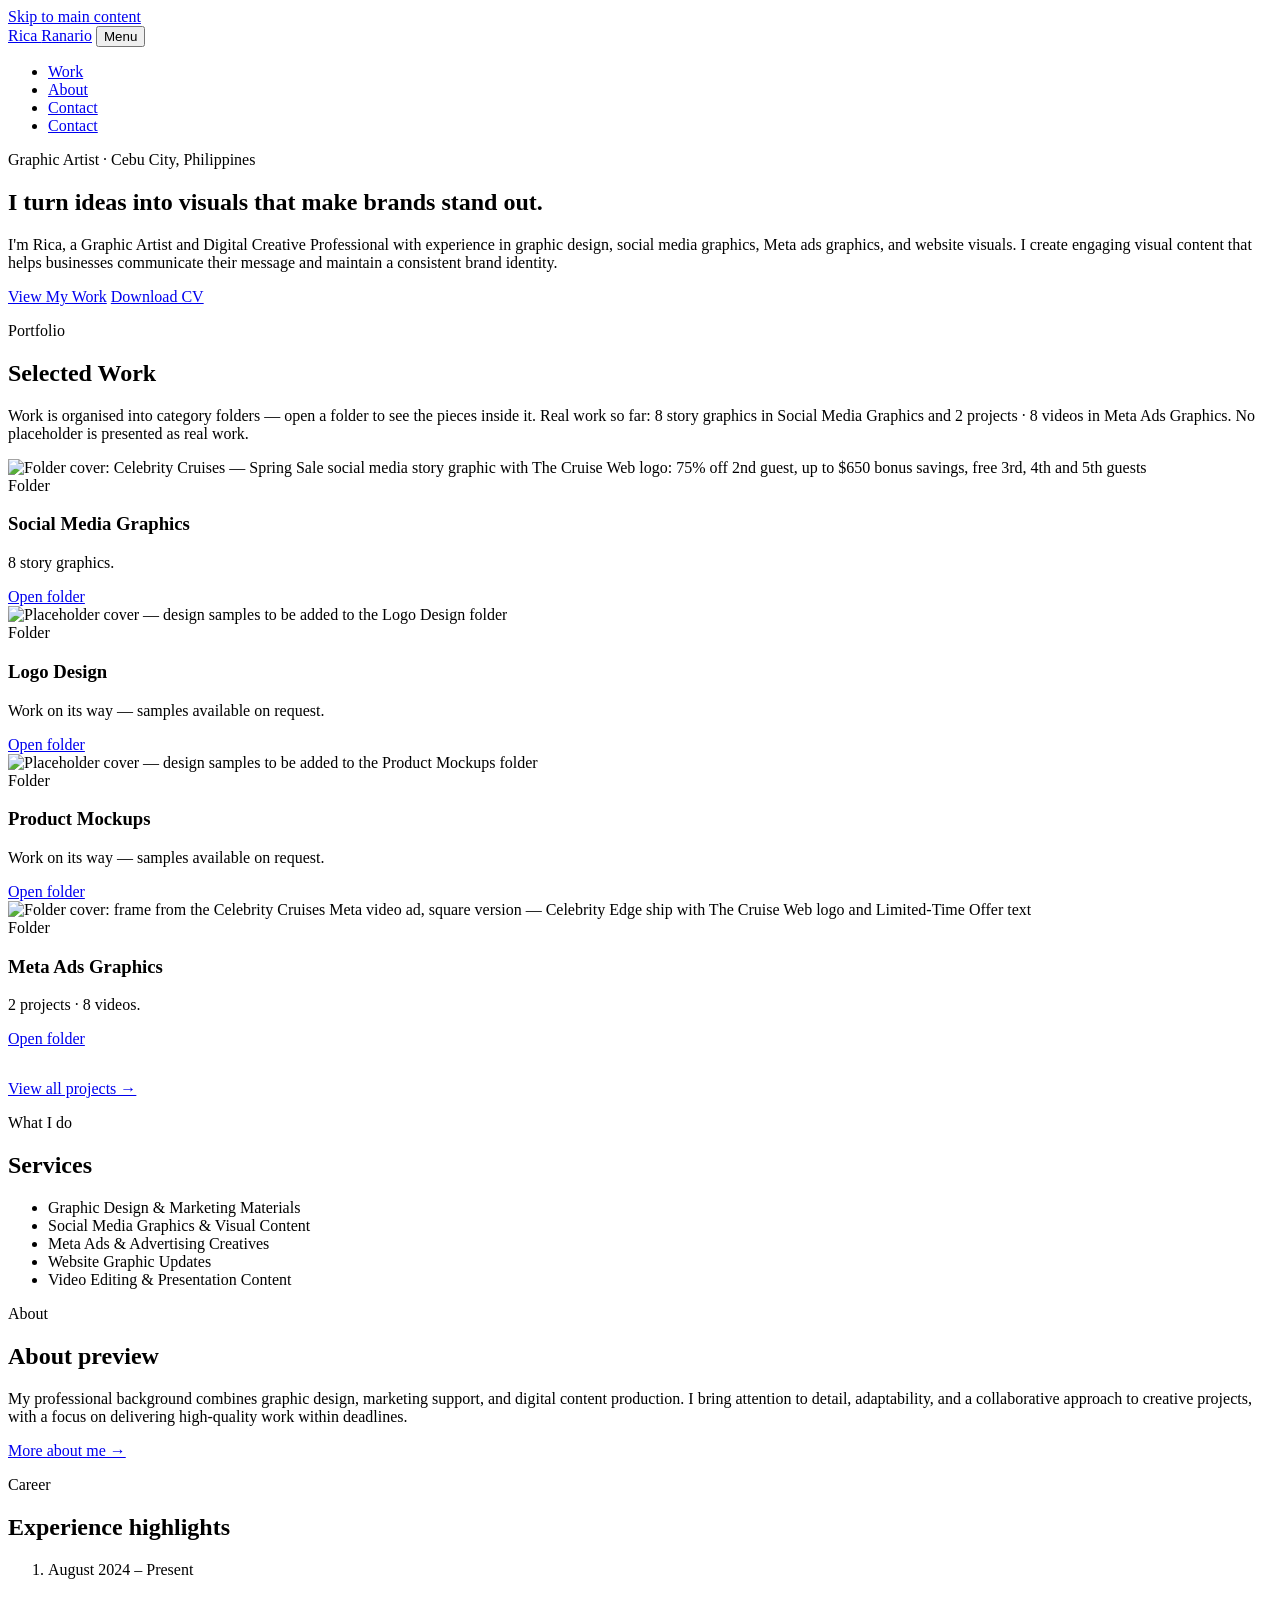
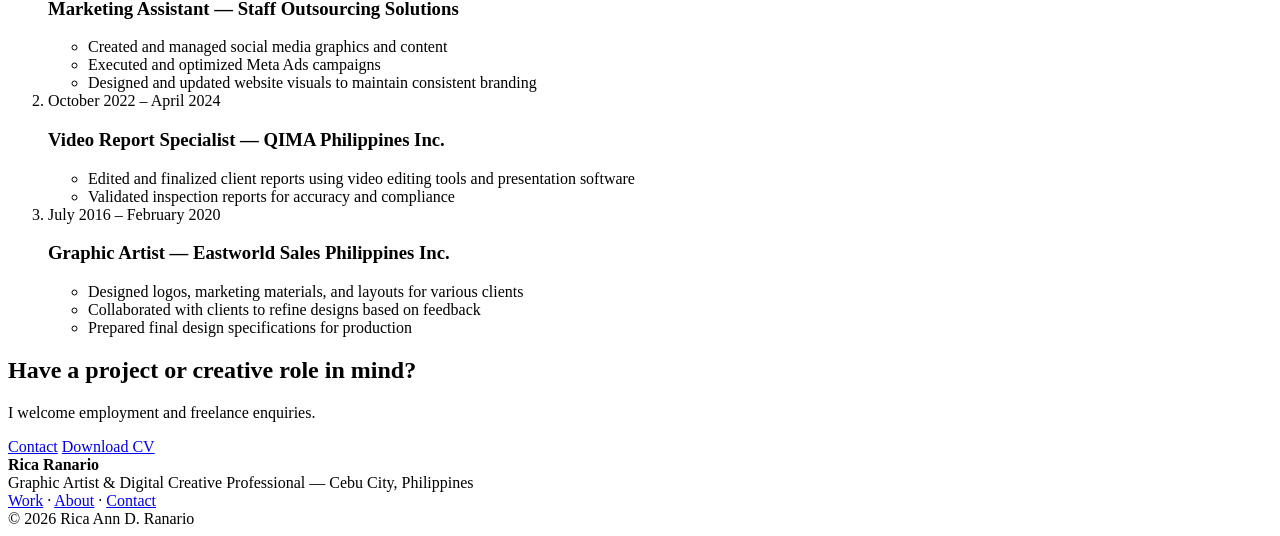
==== commit 44db2c9c: "Update portfolio: 4 category folders, Meta Ads projects, social media stories" ====
--- a/index.html
+++ b/index.html
@@ -1,553 +1,129 @@
-<!doctype html>
+<!DOCTYPE html>
 <html lang="en">
 <head>
-<meta charset="utf-8" />
-<meta name="viewport" content="width=device-width, initial-scale=1, viewport-fit=cover" />
-<meta name="color-scheme" content="light dark" />
-<meta name="description" content="Rica Ann D. Ranario — Graphic Designer in Cebu City. Social media graphics, logo design, product mockups, and Meta Ads graphics." />
-<link rel="icon" href="data:," />
-<title>Rica Ann D. Ranario — Graphic Portfolio</title>
-<link rel="preconnect" href="https://fonts.googleapis.com" />
-<link rel="preconnect" href="https://fonts.gstatic.com" crossorigin />
-<link href="https://fonts.googleapis.com/css2?family=Playfair+Display:ital,wght@0,500;0,600;0,700;1,500;1,600&family=Outfit:wght@400;500;600;700&family=Dancing+Script:wght@600;700&display=swap" rel="stylesheet" />
-<style>
-  :root{
-    color-scheme: light;
-    --cream:#F7F0E6; --beige:#EFE3D3; --terra:#A65A3E; --rust:#8F4A32; --green:#1F3D2B; --green-deep:#162C1F;
-    --ink:#2E2620; --white:#FFFFFF;
-    --bg:#F7F0E6; --surface:#FFFFFF; --panel:#EFE3D3; --dim:color-mix(in srgb, #2E2620 70%, #F7F0E6);
-    --border:color-mix(in srgb, #2E2620 16%, #F7F0E6); --line:color-mix(in srgb, #A65A3E 38%, #F7F0E6);
-    --footer-bg:#14251B;
-  }
-  @media (prefers-color-scheme: dark){
-    :root{
-      color-scheme: dark;
-      --bg:#1C1712; --surface:#2A231C; --panel:#33291F; --ink:#F7F0E6; --dim:color-mix(in srgb, #F7F0E6 72%, #1C1712);
-      --border:color-mix(in srgb, #F7F0E6 20%, #1C1712); --line:color-mix(in srgb, #A65A3E 60%, #1C1712);
-      --footer-bg:#0F1D14;
-    }
-  }
-  *{box-sizing:border-box}
-  html{scroll-behavior:smooth}
-  @media (prefers-reduced-motion: reduce){ html{scroll-behavior:auto} *{transition:none !important} }
-  body{margin:0;font-family:"Outfit",system-ui,-apple-system,"Segoe UI",sans-serif;background:var(--bg);color:var(--ink);line-height:1.55;-webkit-font-smoothing:antialiased}
-  .serif{font-family:"Playfair Display",Georgia,serif}
-  .script{font-family:"Dancing Script",cursive}
-  a{color:inherit}
-  .wrap{max-width:1120px;margin:0 auto;padding:0 24px}
-  :focus-visible{outline:2px solid var(--terra);outline-offset:2px}
-
-  /* 1 — Utility bar */
-  .utility{background:var(--green);color:#F7F0E6;font-size:12.5px}
-  .utility-inner{max-width:1120px;margin:0 auto;padding:8px 24px;display:flex;align-items:center;justify-content:space-between;gap:14px;flex-wrap:wrap}
-  .utility a{color:#F7F0E6;text-decoration:none;font-weight:600}
-  .utility a:hover{text-decoration:underline}
-  .utility .mid{opacity:.85}
-  .utility .right{font-style:italic;font-family:"Playfair Display",serif}
-  @media (max-width:680px){ .utility-inner{justify-content:center;text-align:center;flex-direction:column;gap:2px;padding:9px 16px} }
-
-  /* 2 — Header / nav */
-  .site-header{position:sticky;top:0;z-index:30;background:color-mix(in srgb, var(--bg) 92%, transparent);backdrop-filter:blur(10px);border-bottom:1px solid var(--border)}
-  .header-inner{max-width:1120px;margin:0 auto;padding:14px 24px;display:flex;align-items:center;justify-content:space-between;gap:16px;flex-wrap:wrap}
-  .wordmark{text-decoration:none;line-height:1.1}
-  .wordmark .name{font-family:"Playfair Display",serif;font-size:24px;font-weight:700;letter-spacing:.01em}
-  .wordmark .role{display:block;font-family:"Outfit",sans-serif;font-size:10.5px;font-weight:700;letter-spacing:.28em;text-transform:uppercase;color:var(--terra);margin-top:3px}
-  .mainnav{display:flex;align-items:center;gap:4px;flex-wrap:wrap}
-  .mainnav a.navlink{text-decoration:none;font-size:13.5px;font-weight:600;color:var(--dim);padding:8px 11px;border-radius:999px}
-  .mainnav a.navlink:hover{color:var(--ink);background:var(--panel)}
-  .icon-btn{display:inline-flex;align-items:center;justify-content:center;width:34px;height:34px;border-radius:50%;border:1px solid var(--border);color:var(--ink);text-decoration:none;background:var(--surface)}
-  .icon-btn:hover{border-color:var(--terra);color:var(--terra)}
-  .icon-btn svg{width:15px;height:15px}
-  .btn{display:inline-flex;align-items:center;gap:8px;text-decoration:none;font-size:12.5px;font-weight:700;letter-spacing:.08em;padding:12px 24px;border-radius:999px;border:1.5px solid transparent;transition:background .2s,color .2s,border-color .2s}
-  .btn-terra{background:var(--terra);color:#fff;border-color:var(--terra)}
-  .btn-terra:hover{background:var(--rust);border-color:var(--rust)}
-  .btn-outline{background:transparent;color:var(--ink);border-color:var(--ink)}
-  .btn-outline:hover{border-color:var(--terra);color:var(--terra)}
-  .btn-outline-terra{background:transparent;color:var(--terra);border-color:var(--terra)}
-  .btn-outline-terra:hover{background:var(--terra);color:#fff}
-  .btn-cream{background:var(--cream);color:var(--green);border-color:var(--cream)}
-  .btn-cream:hover{background:var(--terra);border-color:var(--terra);color:#fff}
-  .btn-talk{padding:10px 20px}
-  @media (max-width:760px){ .mainnav .navlink{padding:7px 8px;font-size:12.5px} }
-
-  /* 3 — Hero */
-  .hero{padding:56px 0 48px}
-  .hero-grid{display:grid;grid-template-columns:1.05fr .95fr;gap:48px;align-items:center}
-  @media (max-width:860px){ .hero-grid{grid-template-columns:1fr;gap:32px} }
-  .eyebrow{font-size:11.5px;font-weight:700;letter-spacing:.24em;text-transform:uppercase;color:var(--terra);margin:0;display:flex;align-items:center;gap:10px}
-  .eyebrow::before{content:"";width:34px;height:1.5px;background:var(--terra)}
-  .hero h1{font-family:"Playfair Display",serif;font-weight:600;font-size:clamp(38px,5.4vw,58px);line-height:1.12;margin:18px 0 0}
-  .hero h1 em{font-style:italic;color:var(--terra)}
-  .hero-sub{margin:20px 0 0;font-size:16px;line-height:1.7;color:var(--dim);max-width:520px}
-  .hero-sub strong{color:var(--ink)}
-  .hero-actions{display:flex;flex-wrap:wrap;gap:12px;margin-top:28px}
-  .hero-facts{display:flex;flex-wrap:wrap;gap:0;margin-top:36px;border-top:1px solid var(--border);padding-top:20px}
-  .hero-facts div{padding-right:26px;margin-right:26px;border-right:1px solid var(--border)}
-  .hero-facts div:last-child{border-right:none;margin-right:0;padding-right:0}
-  .hero-facts .num{font-family:"Playfair Display",serif;font-size:24px;font-weight:700;color:var(--green)}
-  @media (prefers-color-scheme: dark){ .hero-facts .num{color:var(--cream)} }
-  .hero-facts .lbl{display:block;font-size:11.5px;font-weight:600;letter-spacing:.06em;text-transform:uppercase;color:var(--dim);margin-top:2px}
-  .hero-panel{position:relative;background:var(--panel);border-radius:220px 220px 24px 24px;padding:52px 36px 40px;text-align:center;overflow:hidden}
-  .hero-panel::before{content:"";position:absolute;width:340px;height:340px;border-radius:50%;border:1.5px solid color-mix(in srgb, var(--terra) 40%, transparent);top:-120px;right:-110px}
-  .hero-panel::after{content:"";position:absolute;width:200px;height:200px;border-radius:50%;background:color-mix(in srgb, var(--terra) 14%, transparent);bottom:-80px;left:-60px}
-  .monogram-lg{position:relative;z-index:1;width:168px;height:168px;margin:0 auto;border-radius:50%;background:var(--green);color:var(--cream);display:flex;align-items:center;justify-content:center;font-family:"Playfair Display",serif;font-size:58px;font-weight:600;letter-spacing:.02em;border:5px solid var(--cream);box-shadow:0 0 0 1.5px var(--line)}
-  .hero-panel .p-name{position:relative;z-index:1;font-family:"Playfair Display",serif;font-size:22px;font-weight:600;margin:22px 0 0}
-  .hero-panel .p-role{position:relative;z-index:1;font-size:11px;font-weight:700;letter-spacing:.26em;text-transform:uppercase;color:var(--terra);margin:6px 0 0}
-  .hero-panel .script-note{position:relative;z-index:1;font-size:27px;color:var(--rust);margin:18px 0 0;transform:rotate(-2deg)}
-  @media (prefers-color-scheme: dark){ .hero-panel .script-note{color:#E4A183} }
-
-  /* Section scaffolding */
-  section{padding:52px 0}
-  .sec-head{display:flex;align-items:flex-end;justify-content:space-between;gap:16px;flex-wrap:wrap}
-  .sec-head h2{font-family:"Playfair Display",serif;font-weight:600;font-size:clamp(30px,3.6vw,40px);margin:10px 0 0;line-height:1.15}
-  .sec-head .viewall{font-size:12.5px;font-weight:700;letter-spacing:.1em;text-decoration:none;color:var(--terra);border-bottom:1.5px solid var(--terra);padding-bottom:3px;white-space:nowrap}
-  .sec-head .viewall:hover{color:var(--rust);border-color:var(--rust)}
-  .sec-rule{height:1px;background:var(--border);margin-top:20px;position:relative}
-  .sec-rule::before{content:"";position:absolute;left:0;top:-1px;width:72px;height:3px;background:var(--terra);border-radius:2px}
-  .sec-note{font-size:13px;color:var(--dim);font-weight:500}
-
-  /* 4 — About */
-  .about-grid{display:grid;grid-template-columns:340px 1fr;gap:48px;align-items:start}
-  @media (max-width:860px){ .about-grid{grid-template-columns:1fr;gap:30px} }
-  .about-photo{position:relative;text-align:center}
-  .monogram-circle{width:250px;height:250px;margin:0 auto;border-radius:50%;background:var(--panel);display:flex;align-items:center;justify-content:center;font-family:"Playfair Display",serif;font-size:74px;font-weight:600;color:var(--green);border:1.5px solid var(--line);position:relative}
-  @media (prefers-color-scheme: dark){ .monogram-circle{color:var(--cream)} }
-  .monogram-circle::after{content:"";position:absolute;inset:12px;border-radius:50%;border:1.5px dashed color-mix(in srgb, var(--terra) 55%, transparent)}
-  .about-photo .script-note{font-size:28px;color:var(--rust);margin:14px 0 0;transform:rotate(-2deg)}
-  @media (prefers-color-scheme: dark){ .about-photo .script-note{color:#E4A183} }
-  .about-copy p{font-size:15.5px;line-height:1.75;color:var(--dim);margin:16px 0 0}
-  .about-copy p strong{color:var(--ink)}
-  .quote{font-family:"Playfair Display",serif;font-style:italic;font-size:21px;line-height:1.5;color:var(--green);margin:26px 0 0;padding-left:20px;border-left:3px solid var(--terra)}
-  @media (prefers-color-scheme: dark){ .quote{color:var(--cream)} }
-  .traits{display:grid;grid-template-columns:repeat(3,1fr);gap:12px;margin-top:28px}
-  @media (max-width:560px){ .traits{grid-template-columns:1fr} }
-  .trait{background:var(--surface);border:1px solid var(--border);border-radius:16px;padding:18px 16px;text-align:center}
-  .trait svg{width:26px;height:26px;color:var(--terra)}
-  .trait h3{margin:9px 0 0;font-size:14px;font-weight:700}
-  .trait p{margin:4px 0 0;font-size:12.5px;color:var(--dim);line-height:1.5}
-
-  /* 5 — Selected Work */
-  .work-grid{display:grid;grid-template-columns:repeat(4,1fr);gap:14px;margin-top:26px}
-  @media (max-width:960px){ .work-grid{grid-template-columns:1fr 1fr} }
-  @media (max-width:520px){ .work-grid{grid-template-columns:1fr} }
-  .work-card{background:var(--surface);border:1px solid var(--border);border-radius:18px;padding:24px 20px;display:flex;flex-direction:column}
-  .work-card .thumb{height:104px;border-radius:12px;background:var(--panel);display:flex;align-items:center;justify-content:center;color:var(--terra);margin-bottom:18px}
-  .work-card .thumb svg{width:36px;height:36px}
-  .work-card h3{margin:0;font-size:16.5px;font-weight:700;line-height:1.3}
-  .work-card .status{margin:10px 0 0;font-size:12px;font-weight:700;letter-spacing:.1em;text-transform:uppercase;color:var(--terra)}
-  .work-card p{margin:8px 0 0;font-size:13.5px;line-height:1.6;color:var(--dim);flex:1}
-  .work-card a.samples{margin-top:16px;font-size:13px;font-weight:700;color:var(--terra);text-decoration:none}
-  .work-card a.samples:hover{color:var(--rust);text-decoration:underline}
-
-  /* 6 — Skills, Experience, Education */
-  .skills-grid{display:grid;grid-template-columns:1fr 1fr;gap:14px;margin-top:26px}
-  @media (max-width:760px){ .skills-grid{grid-template-columns:1fr} }
-  .panel-card{background:var(--surface);border:1px solid var(--border);border-radius:18px;padding:26px}
-  .panel-card h3{margin:0;font-family:"Playfair Display",serif;font-size:21px;font-weight:600}
-  .skill-list{margin:16px 0 0;padding:0;list-style:none}
-  .skill-list li{font-size:14.5px;padding:8px 0 8px 24px;position:relative;border-bottom:1px solid var(--border)}
-  .skill-list li:last-child{border-bottom:none}
-  .skill-list li::before{content:"";position:absolute;left:2px;top:16px;width:8px;height:8px;border-radius:50%;background:var(--terra)}
-  .chips{display:flex;flex-wrap:wrap;gap:8px;margin-top:16px}
-  .chips span{font-size:12.5px;font-weight:600;padding:7px 13px;border-radius:999px;background:var(--panel);border:1px solid var(--border)}
-  .panel-card p.note{margin:16px 0 0;font-size:13.5px;color:var(--dim);line-height:1.6}
-  .jobs{margin-top:10px}
-  .job{display:flex;gap:20px;padding:22px 0;border-bottom:1px solid var(--border)}
-  .job:last-child{border-bottom:none}
-  .job-main{flex:1;min-width:0}
-  .job h3{margin:0;font-size:16.5px;font-weight:700}
-  .job .co{color:var(--terra);font-weight:600;font-size:14.5px;margin:2px 0 0}
-  .job .desc{font-size:14px;color:var(--dim);line-height:1.65;margin:6px 0 0}
-  .job .period{font-size:12px;font-weight:700;letter-spacing:.04em;color:var(--dim);white-space:nowrap;padding-top:4px;text-align:right}
-  @media (max-width:560px){ .job{flex-direction:column;gap:4px} .job .period{text-align:left} }
-  .edu-card{margin-top:26px;background:var(--panel);border-radius:18px;padding:26px;display:flex;gap:20px;align-items:flex-start;flex-wrap:wrap}
-  .edu-card svg{width:30px;height:30px;color:var(--terra);flex-shrink:0;margin-top:2px}
-  .edu-card h3{margin:0;font-family:"Playfair Display",serif;font-size:21px;font-weight:600}
-  .edu-card p{margin:6px 0 0;font-size:14.5px;color:var(--dim);line-height:1.6}
-  .edu-card p strong{color:var(--ink)}
-
-  /* 7 — Services */
-  .services-layout{display:grid;grid-template-columns:320px 1fr;gap:14px;margin-top:26px;align-items:stretch}
-  @media (max-width:860px){ .services-layout{grid-template-columns:1fr} }
-  .svc-side{background:var(--green);color:#F7F0E6;border-radius:18px;padding:30px 26px;display:flex;flex-direction:column;justify-content:flex-end;min-height:300px;position:relative;overflow:hidden}
-  .svc-side .plant{position:absolute;top:22px;left:50%;transform:translateX(-50%);color:#CDE3B8;opacity:.9}
-  .svc-side .plant svg{width:130px;height:170px}
-  .svc-side .script-line{font-size:31px;line-height:1.25;text-align:center;margin:150px 0 0;position:relative}
-  .svc-side p.sub{text-align:center;font-size:13px;opacity:.82;margin:10px 0 0;position:relative;line-height:1.6}
-  .svc-grid{display:grid;grid-template-columns:1fr 1fr;gap:14px}
-  @media (max-width:560px){ .svc-grid{grid-template-columns:1fr} }
-  .svc{background:var(--surface);border:1px solid var(--border);border-radius:18px;padding:24px 22px;display:flex;flex-direction:column}
-  .svc svg.icon{width:30px;height:30px;color:var(--terra)}
-  .svc h3{margin:14px 0 0;font-size:16.5px;font-weight:700}
-  .svc p{margin:7px 0 0;font-size:13.5px;line-height:1.6;color:var(--dim);flex:1}
-  .svc .btn{align-self:flex-start;margin-top:18px;padding:9px 18px;font-size:11.5px}
-
-  /* 9 — CTA band */
-  .cta-band{background:var(--green);color:#F7F0E6;border-radius:26px;padding:52px 32px;text-align:center}
-  .cta-band h2{font-family:"Playfair Display",serif;font-weight:600;font-size:clamp(30px,4vw,42px);margin:0;line-height:1.15}
-  .cta-band h2 em{font-style:italic;color:#E9B48F}
-  .cta-band p{margin:14px auto 0;font-size:15.5px;line-height:1.65;opacity:.88;max-width:520px}
-  .cta-band .btn{margin-top:26px}
-
-  /* 10 — Footer */
-  footer{background:var(--footer-bg);color:#F7F0E6;margin-top:64px}
-  .footer-grid{max-width:1120px;margin:0 auto;padding:48px 24px 0;display:grid;grid-template-columns:1.4fr 1fr 1fr 1.2fr;gap:32px}
-  @media (max-width:860px){ .footer-grid{grid-template-columns:1fr 1fr} }
-  @media (max-width:520px){ .footer-grid{grid-template-columns:1fr} }
-  .footer-grid .f-name{font-family:"Playfair Display",serif;font-size:23px;font-weight:700}
-  .footer-grid .f-role{font-size:10.5px;font-weight:700;letter-spacing:.28em;text-transform:uppercase;color:#D99B78;margin-top:4px}
-  .footer-grid p.tag{font-size:13.5px;line-height:1.65;opacity:.82;margin:14px 0 0;max-width:280px}
-  .footer-grid h4{margin:4px 0 14px;font-size:11.5px;font-weight:700;letter-spacing:.18em;text-transform:uppercase;color:#D99B78}
-  .footer-grid ul{margin:0;padding:0;list-style:none}
-  .footer-grid ul li{margin-bottom:9px}
-  .footer-grid ul a{color:#F7F0E6;text-decoration:none;font-size:14px;opacity:.88}
-  .footer-grid ul a:hover{opacity:1;text-decoration:underline}
-  .footer-grid .f-contact{font-size:14px;line-height:1.7;opacity:.88}
-  .footer-grid .f-contact a{color:#F7F0E6;font-weight:600;word-break:break-all}
-  .follow-row{display:flex;gap:9px}
-  .follow-row a{display:inline-flex;align-items:center;justify-content:center;width:36px;height:36px;border-radius:50%;border:1px solid rgba(247,240,230,.35);color:#F7F0E6;text-decoration:none}
-  .follow-row a:hover{border-color:#D99B78;color:#D99B78}
-  .follow-row svg{width:15px;height:15px}
-  .footer-bottom{max-width:1120px;margin:36px auto 0;padding:20px 24px 28px;border-top:1px solid rgba(247,240,230,.16);font-size:12.5px;opacity:.75;text-align:center}
-</style>
+<meta charset="UTF-8">
+<meta name="viewport" content="width=device-width, initial-scale=1.0">
+<title>Rica Ann D. Ranario — Graphic Artist &amp; Digital Creative Professional | Cebu City</title>
+<meta name="description" content="Portfolio of Rica Ann D. Ranario, a Graphic Artist and Digital Creative Professional in Cebu City, Philippines — graphic design, social media graphics, Meta ads graphics, and website visuals.">
+<meta property="og:type" content="website">
+<meta property="og:title" content="Rica Ann D. Ranario — Graphic Artist &amp; Digital Creative Professional">
+<meta property="og:description" content="Graphic design, social media graphics, Meta ads graphics, and website visuals by Rica Ann D. Ranario, Cebu City.">
+<meta property="og:url" content="https://ranarioricaann-portfolio.github.io/graphic-portfolio/">
+<meta property="og:image" content="https://ranarioricaann-portfolio.github.io/graphic-portfolio/assets/favicon.svg">
+<link rel="icon" href="assets/favicon.svg" type="image/svg+xml">
+<link rel="preconnect" href="https://fonts.googleapis.com">
+<link href="https://fonts.googleapis.com/css2?family=DM+Sans:wght@400;600;700&family=Inter:wght@400;600;700&display=swap" rel="stylesheet">
+<link rel="stylesheet" href="assets/css/style.css">
 </head>
 <body>
-
-<!-- 1 · Utility bar -->
-<div class="utility">
-  <div class="utility-inner">
-    <a href="mailto:ranarioricaann@gmail.com">ranarioricaann@gmail.com</a>
-    <span class="mid">Cebu City, Philippines</span>
-    <span class="right">Let&rsquo;s create something amazing together.</span>
-  </div>
-</div>
-
-<!-- 2 · Header / nav -->
+<a class="skip-link" href="#main">Skip to main content</a>
 <header class="site-header">
-  <div class="header-inner">
-    <a class="wordmark" href="#home">
-      <span class="name">Rica Ann D. Ranario</span>
-      <span class="role">Graphic Designer</span>
-    </a>
-    <nav class="mainnav" aria-label="Portfolio sections">
-      <a class="navlink" href="#home">Home</a>
-      <a class="navlink" href="#about">About</a>
-      <a class="navlink" href="#work">Work</a>
-      <a class="navlink" href="#services">Services</a>
-      <a class="navlink" href="#contact">Contact</a>
-      <a class="icon-btn" href="mailto:ranarioricaann@gmail.com" aria-label="Email Rica">
-        <svg viewBox="0 0 24 24" fill="none" stroke="currentColor" stroke-width="2" aria-hidden="true"><rect x="2" y="4" width="20" height="16" rx="2"/><path d="m22 7-10 6L2 7"/></svg>
-      </a>
-      <a class="btn btn-terra btn-talk" href="mailto:ranarioricaann@gmail.com?subject=Graphic%20Artist%20Opportunity">LET&rsquo;S TALK</a>
+  <div class="wrap header-inner">
+    <a class="wordmark" href="index.html">Rica <span>Ranario</span></a>
+    <button class="nav-toggle" type="button" aria-expanded="false" aria-controls="main-nav">Menu</button>
+    <nav class="main-nav" id="main-nav" aria-label="Main navigation">
+      <ul>
+        <li><a href="work.html" data-nav="work.html">Work</a></li>
+        <li><a href="about.html" data-nav="about.html">About</a></li>
+        <li><a href="contact.html" data-nav="contact.html">Contact</a></li>
+        <li><a class="btn btn-small" href="contact.html">Contact</a></li>
+      </ul>
     </nav>
   </div>
 </header>
-
-<div class="wrap">
-
-  <!-- 3 · Hero -->
-  <div class="hero" id="home">
-    <div class="hero-grid">
-      <div>
-        <p class="eyebrow">Graphic Designer</p>
-        <h1>I design visuals that help brands be <em>seen, remembered,</em> and trusted.</h1>
-        <p class="hero-sub"><strong>Marketing &amp; Design Professional</strong> crafting social media graphics, brand identities, product mockups, and Meta Ads that convert. Designing professionally since 2016 — from print-ready marketing collaterals to everyday social content and paid campaigns.</p>
-        <div class="hero-actions">
-          <a class="btn btn-terra" href="mailto:ranarioricaann@gmail.com?subject=Graphic%20Artist%20Opportunity">HIRE ME</a>
-          <a class="btn btn-outline" href="#work">VIEW WORK</a>
-        </div>
-        <div class="hero-facts">
-          <div><span class="num">4</span><span class="lbl">Design Categories</span></div>
-          <div><span class="num">2016</span><span class="lbl">Designing Since</span></div>
-          <div><span class="num">Cebu</span><span class="lbl">Based in Cebu City</span></div>
-        </div>
-      </div>
-      <div class="hero-panel" aria-label="Portrait placeholder for Rica Ann D. Ranario">
-        <div class="monogram-lg" aria-hidden="true">RR</div>
-        <p class="p-name">Rica Ann D. Ranario</p>
-        <p class="p-role">Graphic Designer</p>
-        <p class="script script-note">made with care, from Cebu</p>
-      </div>
-    </div>
-  </div>
-
-  <!-- 4 · About Me -->
-  <section id="about" aria-label="About Rica">
-    <div class="sec-head">
-      <div>
-        <p class="eyebrow">About Me</p>
-        <h2 class="serif">A designer who cares<br />about the details</h2>
-      </div>
-    </div>
-    <div class="sec-rule"></div>
-    <div class="about-grid" style="margin-top:34px">
-      <div class="about-photo">
-        <div class="monogram-circle" aria-hidden="true">RR</div>
-        <p class="script script-note">hello, I&rsquo;m Rica!</p>
-      </div>
-      <div class="about-copy">
-        <p><strong>Marketing and Design Professional</strong> with experience spanning graphic design, social media marketing, digital advertising, and video reporting. I help brands show up consistently — from everyday social content and product visuals to logo systems and paid Meta campaigns.</p>
-        <p>My background in Information Technology gives me a practical, detail-driven approach to design production and file delivery, and I&rsquo;m currently a Marketing Assistant creating social media graphics, website visuals, and Meta Ads campaigns.</p>
-        <p class="quote">&ldquo;Good design is quiet about itself — it simply makes the brand easy to love.&rdquo;</p>
-        <div style="margin-top:24px">
-          <a class="btn btn-outline" href="#experience">MORE ABOUT ME</a>
-        </div>
-        <div class="traits">
-          <div class="trait">
-            <svg viewBox="0 0 24 24" fill="none" stroke="currentColor" stroke-width="1.7" aria-hidden="true"><path d="M9 18h6M10 21h4"/><path d="M12 3a6 6 0 0 0-4 10.5c.8.7 1 1.5 1 2.5h6c0-1 .2-1.8 1-2.5A6 6 0 0 0 12 3z"/></svg>
-            <h3>Creative Thinking</h3>
-            <p>Fresh ideas for every brief, post, and campaign.</p>
-          </div>
-          <div class="trait">
-            <svg viewBox="0 0 24 24" fill="none" stroke="currentColor" stroke-width="1.7" aria-hidden="true"><circle cx="12" cy="12" r="9"/><circle cx="12" cy="12" r="4.5"/><circle cx="12" cy="12" r="1" fill="currentColor"/></svg>
-            <h3>Detail Focused</h3>
-            <p>Careful layouts, clean files, ready for production.</p>
-          </div>
-          <div class="trait">
-            <svg viewBox="0 0 24 24" fill="none" stroke="currentColor" stroke-width="1.7" aria-hidden="true"><path d="M20.8 4.6a5.5 5.5 0 0 0-7.8 0L12 5.7l-1-1.1a5.5 5.5 0 1 0-7.8 7.8l1 1L12 21.2l7.8-7.8 1-1a5.5 5.5 0 0 0 0-7.8z"/></svg>
-            <h3>Client Centered</h3>
-            <p>Designs refined with feedback until they feel right.</p>
-          </div>
-        </div>
+<main id="main">
+  <section class="hero" aria-labelledby="hero-heading">
+    <div class="wrap">
+      <p class="eyebrow">Graphic Artist · Cebu City, Philippines</p>
+      <h1 id="hero-heading">I turn ideas into visuals that make brands stand out.</h1>
+      <p class="lead">I'm Rica, a Graphic Artist and Digital Creative Professional with experience in graphic design, social media graphics, Meta ads graphics, and website visuals. I create engaging visual content that helps businesses communicate their message and maintain a consistent brand identity.</p>
+      <div class="hero-actions">
+        <a class="btn" href="work.html">View My Work</a>
+        <a class="btn btn-light" href="assets/Rica-Ann-Ranario-CV.pdf" download>Download CV</a>
       </div>
     </div>
   </section>
 
-  <!-- 5 · Selected Work -->
-  <section id="work" aria-label="Selected work">
-    <div class="sec-head">
-      <div>
+  <section aria-labelledby="featured-heading">
+    <div class="wrap">
+      <div class="section-head">
         <p class="eyebrow">Portfolio</p>
-        <h2 class="serif">Selected Work</h2>
+        <h2 id="featured-heading">Selected Work</h2>
+        <p>Work is organised into category folders — open a folder to see the pieces inside it. Real work so far: 8 story graphics in Social Media Graphics and 2 projects · 8 videos in Meta Ads Graphics. No placeholder is presented as real work.</p>
       </div>
-      <a class="viewall" href="#work">VIEW ALL PROJECTS</a>
-    </div>
-    <div class="sec-rule"></div>
-    <div class="work-grid">
-      <article class="work-card">
-        <div class="thumb"><svg viewBox="0 0 24 24" fill="none" stroke="currentColor" stroke-width="1.6" aria-hidden="true"><rect x="2" y="2" width="20" height="20" rx="5"/><circle cx="12" cy="12" r="4"/><circle cx="17.5" cy="6.5" r=".8" fill="currentColor"/></svg></div>
-        <h3>Social Media Graphics</h3>
-        <p class="status">Work on its way</p>
-        <p>Feed posts, stories, and campaign visuals are being added here. Samples are available on request.</p>
-        <a class="samples" href="mailto:ranarioricaann@gmail.com?subject=Social%20Media%20Graphics%20Samples">Request samples by email &rarr;</a>
-      </article>
-      <article class="work-card">
-        <div class="thumb"><svg viewBox="0 0 24 24" fill="none" stroke="currentColor" stroke-width="1.6" aria-hidden="true"><path d="M12 2l2.4 7.2H22l-6 4.6 2.3 7.2-6.3-4.5-6.3 4.5L8 13.8 2 9.2h7.6z"/></svg></div>
-        <h3>Logo Design</h3>
-        <p class="status">Work on its way</p>
-        <p>Logo and brand identity pieces are being added here. Samples are available on request.</p>
-        <a class="samples" href="mailto:ranarioricaann@gmail.com?subject=Logo%20Design%20Samples">Request samples by email &rarr;</a>
-      </article>
-      <article class="work-card">
-        <div class="thumb"><svg viewBox="0 0 24 24" fill="none" stroke="currentColor" stroke-width="1.6" aria-hidden="true"><path d="M21 8l-9-5-9 5v8l9 5 9-5z"/><path d="M3 8l9 5 9-5M12 13v8"/></svg></div>
-        <h3>Product Mockups</h3>
-        <p class="status">Work on its way</p>
-        <p>Product and packaging mockups are being added here. Samples are available on request.</p>
-        <a class="samples" href="mailto:ranarioricaann@gmail.com?subject=Product%20Mockup%20Samples">Request samples by email &rarr;</a>
-      </article>
-      <article class="work-card">
-        <div class="thumb"><svg viewBox="0 0 24 24" fill="none" stroke="currentColor" stroke-width="1.6" aria-hidden="true"><path d="M3 11l14-5v12L3 13v-2z"/><path d="M7 13v5a2 2 0 0 0 4 0v-4M17 8a4 4 0 0 1 0 6"/></svg></div>
-        <h3>Meta Ads Graphics</h3>
-        <p class="status">Work on its way</p>
-        <p>Meta Ads creatives are being added here. Samples are available on request.</p>
-        <a class="samples" href="mailto:ranarioricaann@gmail.com?subject=Meta%20Ads%20Graphics%20Samples">Request samples by email &rarr;</a>
-      </article>
+      <div class="grid grid-3">
+        <article class="card folder-card" data-category="social-media-graphics">
+          <img class="card-img-story" src="assets/stories/story-celebrity-spring-sale.jpg" alt="Folder cover: Celebrity Cruises — Spring Sale social media story graphic with The Cruise Web logo: 75% off 2nd guest, up to $650 bonus savings, free 3rd, 4th and 5th guests" width="1080" height="1920">
+          <div class="card-body"><span class="tag">Folder</span><h3>Social Media Graphics</h3><p>8 story graphics.</p><a class="card-link" href="social-media-stories.html">Open folder</a></div>
+        </article>
+        <article class="card folder-card" data-category="logo-design">
+          <img src="assets/placeholders/logo-design.svg" alt="Placeholder cover — design samples to be added to the Logo Design folder" width="800" height="600">
+          <div class="card-body"><span class="tag">Folder</span><h3>Logo Design</h3><p>Work on its way — samples available on request.</p><a class="card-link" href="logo-design.html">Open folder</a></div>
+        </article>
+        <article class="card folder-card" data-category="product-mockups">
+          <img src="assets/placeholders/product-mockups.svg" alt="Placeholder cover — design samples to be added to the Product Mockups folder" width="800" height="600">
+          <div class="card-body"><span class="tag">Folder</span><h3>Product Mockups</h3><p>Work on its way — samples available on request.</p><a class="card-link" href="product-mockups.html">Open folder</a></div>
+        </article>
+        <article class="card folder-card" data-category="digital-advertising">
+          <img src="assets/videos/celebrity-cruiseweb-meta-ad-1x1-poster.jpg" alt="Folder cover: frame from the Celebrity Cruises Meta video ad, square version — Celebrity Edge ship with The Cruise Web logo and Limited-Time Offer text" width="1080" height="1080">
+          <div class="card-body"><span class="tag">Folder</span><h3>Meta Ads Graphics</h3><p>2 projects · 8 videos.</p><a class="card-link" href="meta-ads-graphics.html">Open folder</a></div>
+        </article>
+      </div>
+      <p style="margin-top:2rem"><a href="work.html">View all projects →</a></p>
     </div>
   </section>
 
-  <!-- 6 · Skills & Tools -->
-  <section id="skills" aria-label="Core skills and tools">
-    <div class="sec-head">
+  <section class="section-alt" aria-labelledby="services-heading">
+    <div class="wrap">
+      <div class="section-head"><p class="eyebrow">What I do</p><h2 id="services-heading">Services</h2></div>
+      <ul class="services">
+        <li>Graphic Design &amp; Marketing Materials</li>
+        <li>Social Media Graphics &amp; Visual Content</li>
+        <li>Meta Ads &amp; Advertising Creatives</li>
+        <li>Website Graphic Updates</li>
+        <li>Video Editing &amp; Presentation Content</li>
+      </ul>
+    </div>
+  </section>
+
+  <section aria-labelledby="about-preview-heading">
+    <div class="wrap two-col">
+      <div><p class="eyebrow">About</p><h2 id="about-preview-heading">About preview</h2></div>
       <div>
-        <p class="eyebrow">Expertise</p>
-        <h2 class="serif">Core Skills &amp; Tools</h2>
-      </div>
-      <span class="sec-note">What I work with every day</span>
-    </div>
-    <div class="sec-rule"></div>
-    <div class="skills-grid">
-      <div class="panel-card">
-        <h3>Core Skills</h3>
-        <ul class="skill-list">
-          <li>Social Media Graphics</li>
-          <li>Graphic Design &amp; Layout</li>
-          <li>Digital Advertising</li>
-          <li>Meta Ads Creatives</li>
-          <li>Brand Identity &amp; Logos</li>
-          <li>Product Mockups</li>
-        </ul>
-      </div>
-      <div class="panel-card">
-        <h3>Tools I Use</h3>
-        <div class="chips">
-          <span>Photoshop</span><span>Illustrator</span><span>CorelDRAW X7</span><span>Canva</span><span>VSDC Video Editor</span><span>Dreamweaver</span><span>Meta Ads Manager</span>
-        </div>
-        <p class="note">Based in Cebu City, Philippines — available for Cebu-based and remote PH roles. Call <a href="tel:+639945936168" style="color:var(--terra);font-weight:600">0994 593 6168</a> or email <a href="mailto:rainy_rica@yahoo.com" style="color:var(--terra);font-weight:600">rainy_rica@yahoo.com</a>.</p>
+        <p>My professional background combines graphic design, marketing support, and digital content production. I bring attention to detail, adaptability, and a collaborative approach to creative projects, with a focus on delivering high-quality work within deadlines.</p>
+        <p><a href="about.html">More about me →</a></p>
       </div>
     </div>
   </section>
 
-  <!-- 6 · Experience -->
-  <section id="experience" aria-label="Work experience">
-    <div class="sec-head">
-      <div>
-        <p class="eyebrow">Career</p>
-        <h2 class="serif">Experience</h2>
-      </div>
-      <span class="sec-note">2016 — Present</span>
+  <section class="section-alt" aria-labelledby="experience-heading">
+    <div class="wrap">
+      <div class="section-head"><p class="eyebrow">Career</p><h2 id="experience-heading">Experience highlights</h2></div>
+      <ol class="timeline">
+        <li><div class="when">August 2024 – Present</div><div><h3>Marketing Assistant — Staff Outsourcing Solutions</h3><ul><li>Created and managed social media graphics and content</li><li>Executed and optimized Meta Ads campaigns</li><li>Designed and updated website visuals to maintain consistent branding</li></ul></div></li>
+        <li><div class="when">October 2022 – April 2024</div><div><h3>Video Report Specialist — QIMA Philippines Inc.</h3><ul><li>Edited and finalized client reports using video editing tools and presentation software</li><li>Validated inspection reports for accuracy and compliance</li></ul></div></li>
+        <li><div class="when">July 2016 – February 2020</div><div><h3>Graphic Artist — Eastworld Sales Philippines Inc.</h3><ul><li>Designed logos, marketing materials, and layouts for various clients</li><li>Collaborated with clients to refine designs based on feedback</li><li>Prepared final design specifications for production</li></ul></div></li>
+      </ol>
     </div>
-    <div class="sec-rule"></div>
-    <div class="jobs">
-      <div class="job">
-        <div class="job-main">
-          <h3>Marketing Assistant</h3>
-          <p class="co">Staff Outsourcing Solutions</p>
-          <p class="desc">Created and managed social media graphics and content to boost engagement, executed and optimised Meta Ads campaigns, and designed website visuals for consistent branding.</p>
-        </div>
-        <span class="period">Aug 2024 — Present</span>
-      </div>
-      <div class="job">
-        <div class="job-main">
-          <h3>Video Report Specialist</h3>
-          <p class="co">Qima Philippines Inc.</p>
-          <p class="desc">Edited and finalised client reports using video editing tools and presentation software, validated inspection reports for accuracy and compliance, and delivered reports on time.</p>
-        </div>
-        <span class="period">Oct 2022 — Apr 2024</span>
-      </div>
-      <div class="job">
-        <div class="job-main">
-          <h3>Social Media Marketing Assistant</h3>
-          <p class="co">Vismotor Corp.</p>
-          <p class="desc">Managed customer inquiries via Facebook and social platforms, created and published promotional content, and maintained product listings on Lazada, Shopee, and the company website.</p>
-        </div>
-        <span class="period">Nov 2020 — Jan 2021</span>
-      </div>
-      <div class="job">
-        <div class="job-main">
-          <h3>Graphic Artist</h3>
-          <p class="co">Eastworld Sales Philippines Inc.</p>
-          <p class="desc">Designed logos, marketing materials, and layouts for various clients, refined designs from client feedback, and prepared final design specifications for production.</p>
-        </div>
-        <span class="period">Jul 2016 — Feb 2020</span>
-      </div>
-    </div>
+  </section>
 
-    <div class="edu-card">
-      <svg viewBox="0 0 24 24" fill="none" stroke="currentColor" stroke-width="1.7" aria-hidden="true"><path d="M22 10L12 5 2 10l10 5 10-5z"/><path d="M6 12v5c0 1.7 2.7 3 6 3s6-1.3 6-3v-5M22 10v6"/></svg>
-      <div>
-        <h3>Education</h3>
-        <p><strong>BS Information Technology</strong><br />Asian College of Technology · 2016</p>
+  <section aria-labelledby="contact-heading">
+    <div class="wrap">
+      <h2 id="contact-heading">Have a project or creative role in mind?</h2>
+      <p class="lead">I welcome employment and freelance enquiries.</p>
+      <div class="cta-actions">
+        <a class="btn" href="contact.html">Contact</a>
+        <a class="btn btn-light" href="assets/Rica-Ann-Ranario-CV.pdf" download>Download CV</a>
       </div>
     </div>
   </section>
-
-  <!-- 7 · Services -->
-  <section id="services" aria-label="Design services">
-    <div class="sec-head">
-      <div>
-        <p class="eyebrow">What I Offer</p>
-        <h2 class="serif">My Services</h2>
-      </div>
-      <span class="sec-note">Four specialisations</span>
-    </div>
-    <div class="sec-rule"></div>
-    <div class="services-layout">
-      <aside class="svc-side">
-        <div class="plant" aria-hidden="true">
-          <svg viewBox="0 0 130 170" fill="none" stroke="currentColor" stroke-width="2.4" stroke-linecap="round">
-            <path d="M65 92 C65 60 60 38 40 22"/><path d="M65 92 C65 54 74 32 96 18"/><path d="M65 92 C64 66 56 52 34 48"/><path d="M65 92 C66 64 78 50 100 50"/>
-            <path d="M40 22 C28 30 26 12 40 6 C52 12 50 28 40 22Z" fill="currentColor" stroke="none" opacity=".55"/>
-            <path d="M96 18 C86 4 104 0 110 10 C112 24 100 28 96 18Z" fill="currentColor" stroke="none" opacity=".55"/>
-            <path d="M34 48 C20 46 24 32 36 34 C46 38 42 50 34 48Z" fill="currentColor" stroke="none" opacity=".55"/>
-            <path d="M100 50 C112 40 122 52 112 60 C102 64 96 58 100 50Z" fill="currentColor" stroke="none" opacity=".55"/>
-            <path d="M46 92 h38 l-5 62 a6 6 0 0 1-6 5 H57 a6 6 0 0 1-6-5 Z" fill="#A65A3E" stroke="none"/>
-            <path d="M42 92 h46" stroke="#EFE3D3"/>
-          </svg>
-        </div>
-        <p class="script script-line">Good design,<br />good business.</p>
-        <p class="sub">Thoughtful visuals, made to help your brand grow.</p>
-      </aside>
-      <div class="svc-grid">
-        <article class="svc">
-          <svg class="icon" viewBox="0 0 24 24" fill="none" stroke="currentColor" stroke-width="1.6" aria-hidden="true"><rect x="2" y="2" width="20" height="20" rx="5"/><circle cx="12" cy="12" r="4"/><circle cx="17.5" cy="6.5" r=".8" fill="currentColor"/></svg>
-          <h3>Social Media Graphics</h3>
-          <p>Scroll-stopping posts, stories, and campaign visuals that keep a brand consistent day after day.</p>
-          <a class="btn btn-outline-terra" href="mailto:ranarioricaann@gmail.com?subject=Social%20Media%20Graphics%20Project">GET STARTED</a>
-        </article>
-        <article class="svc">
-          <svg class="icon" viewBox="0 0 24 24" fill="none" stroke="currentColor" stroke-width="1.6" aria-hidden="true"><path d="M12 2l2.4 7.2H22l-6 4.6 2.3 7.2-6.3-4.5-6.3 4.5L8 13.8 2 9.2h7.6z"/></svg>
-          <h3>Logo Design</h3>
-          <p>Clean, memorable marks and identity visuals a brand can use the same way everywhere.</p>
-          <a class="btn btn-outline-terra" href="mailto:ranarioricaann@gmail.com?subject=Logo%20Design%20Project">GET STARTED</a>
-        </article>
-        <article class="svc">
-          <svg class="icon" viewBox="0 0 24 24" fill="none" stroke="currentColor" stroke-width="1.6" aria-hidden="true"><path d="M21 8l-9-5-9 5v8l9 5 9-5z"/><path d="M3 8l9 5 9-5M12 13v8"/></svg>
-          <h3>Product Mockups</h3>
-          <p>Product and packaging visuals that help customers picture the real thing, for listings and sales materials.</p>
-          <a class="btn btn-outline-terra" href="mailto:ranarioricaann@gmail.com?subject=Product%20Mockup%20Project">GET STARTED</a>
-        </article>
-        <article class="svc">
-          <svg class="icon" viewBox="0 0 24 24" fill="none" stroke="currentColor" stroke-width="1.6" aria-hidden="true"><path d="M3 11l14-5v12L3 13v-2z"/><path d="M7 13v5a2 2 0 0 0 4 0v-4M17 8a4 4 0 0 1 0 6"/></svg>
-          <h3>Meta Ads Graphics</h3>
-          <p>Paid social creatives designed to earn the click — clear offer, strong hierarchy, made for Facebook &amp; Instagram.</p>
-          <a class="btn btn-outline-terra" href="mailto:ranarioricaann@gmail.com?subject=Meta%20Ads%20Graphics%20Project">GET STARTED</a>
-        </article>
-      </div>
-    </div>
-  </section>
-
-  <!-- 9 · Let's Work Together -->
-  <section id="contact" aria-label="Work with Rica" style="padding-top:8px">
-    <div class="cta-band">
-      <h2>Let&rsquo;s Work <em>Together</em></h2>
-      <p>Hiring a graphic artist, or have a project in mind? Send the details and I&rsquo;ll reply with relevant samples and next steps.</p>
-      <a class="btn btn-cream" href="mailto:ranarioricaann@gmail.com?subject=Graphic%20Artist%20Opportunity">GET IN TOUCH</a>
-    </div>
-  </section>
-</div>
-
-<!-- 10 · Footer -->
-<footer>
-  <div class="footer-grid">
-    <div>
-      <div class="f-name">Rica Ann D. Ranario</div>
-      <div class="f-role">Graphic Designer</div>
-      <p class="tag">Social media graphics, logos, product mockups, and Meta Ads — designed with care from Cebu City.</p>
-    </div>
-    <div>
-      <h4>Quick Links</h4>
-      <ul>
-        <li><a href="#home">Home</a></li>
-        <li><a href="#about">About</a></li>
-        <li><a href="#work">Work</a></li>
-        <li><a href="#services">Services</a></li>
-        <li><a href="#contact">Contact</a></li>
-      </ul>
-    </div>
-    <div>
-      <h4>Follow Me</h4>
-      <div class="follow-row">
-        <a href="mailto:ranarioricaann@gmail.com" aria-label="Email Rica">
-          <svg viewBox="0 0 24 24" fill="none" stroke="currentColor" stroke-width="2" aria-hidden="true"><rect x="2" y="4" width="20" height="16" rx="2"/><path d="m22 7-10 6L2 7"/></svg>
-        </a>
-        <a href="tel:+639945936168" aria-label="Call Rica">
-          <svg viewBox="0 0 24 24" fill="none" stroke="currentColor" stroke-width="2" aria-hidden="true"><path d="M22 16.92v3a2 2 0 0 1-2.18 2 19.79 19.79 0 0 1-8.63-3.07 19.5 19.5 0 0 1-6-6 19.79 19.79 0 0 1-3.07-8.67A2 2 0 0 1 4.11 2h3a2 2 0 0 1 2 1.72c.13.96.36 1.9.7 2.81a2 2 0 0 1-.45 2.11L8.09 9.91a16 16 0 0 0 6 6l1.27-1.27a2 2 0 0 1 2.11-.45c.91.34 1.85.57 2.81.7A2 2 0 0 1 22 16.92z"/></svg>
-        </a>
-      </div>
-      <p class="tag" style="max-width:none">Reach me fastest by email — I reply with samples for the role or project you have in mind.</p>
-    </div>
-    <div>
-      <h4>Get in Touch</h4>
-      <p class="f-contact">
-        <a href="mailto:ranarioricaann@gmail.com">ranarioricaann@gmail.com</a><br />
-        <a href="mailto:rainy_rica@yahoo.com">rainy_rica@yahoo.com</a><br />
-        <a href="tel:+639945936168">0994 593 6168</a><br />
-        Cebu City, Philippines
-      </p>
-    </div>
+</main>
+<footer class="site-footer">
+  <div class="wrap footer-inner">
+    <div><strong>Rica Ranario</strong><br><span>Graphic Artist &amp; Digital Creative Professional — Cebu City, Philippines</span></div>
+    <div><a href="work.html">Work</a> · <a href="about.html">About</a> · <a href="contact.html">Contact</a><br>© <span id="year">2026</span> Rica Ann D. Ranario</div>
   </div>
-  <div class="footer-bottom">&copy; 2026 Rica Ann D. Ranario. All rights reserved.</div>
 </footer>
-
+<script src="assets/js/main.js"></script>
 </body>
 </html>
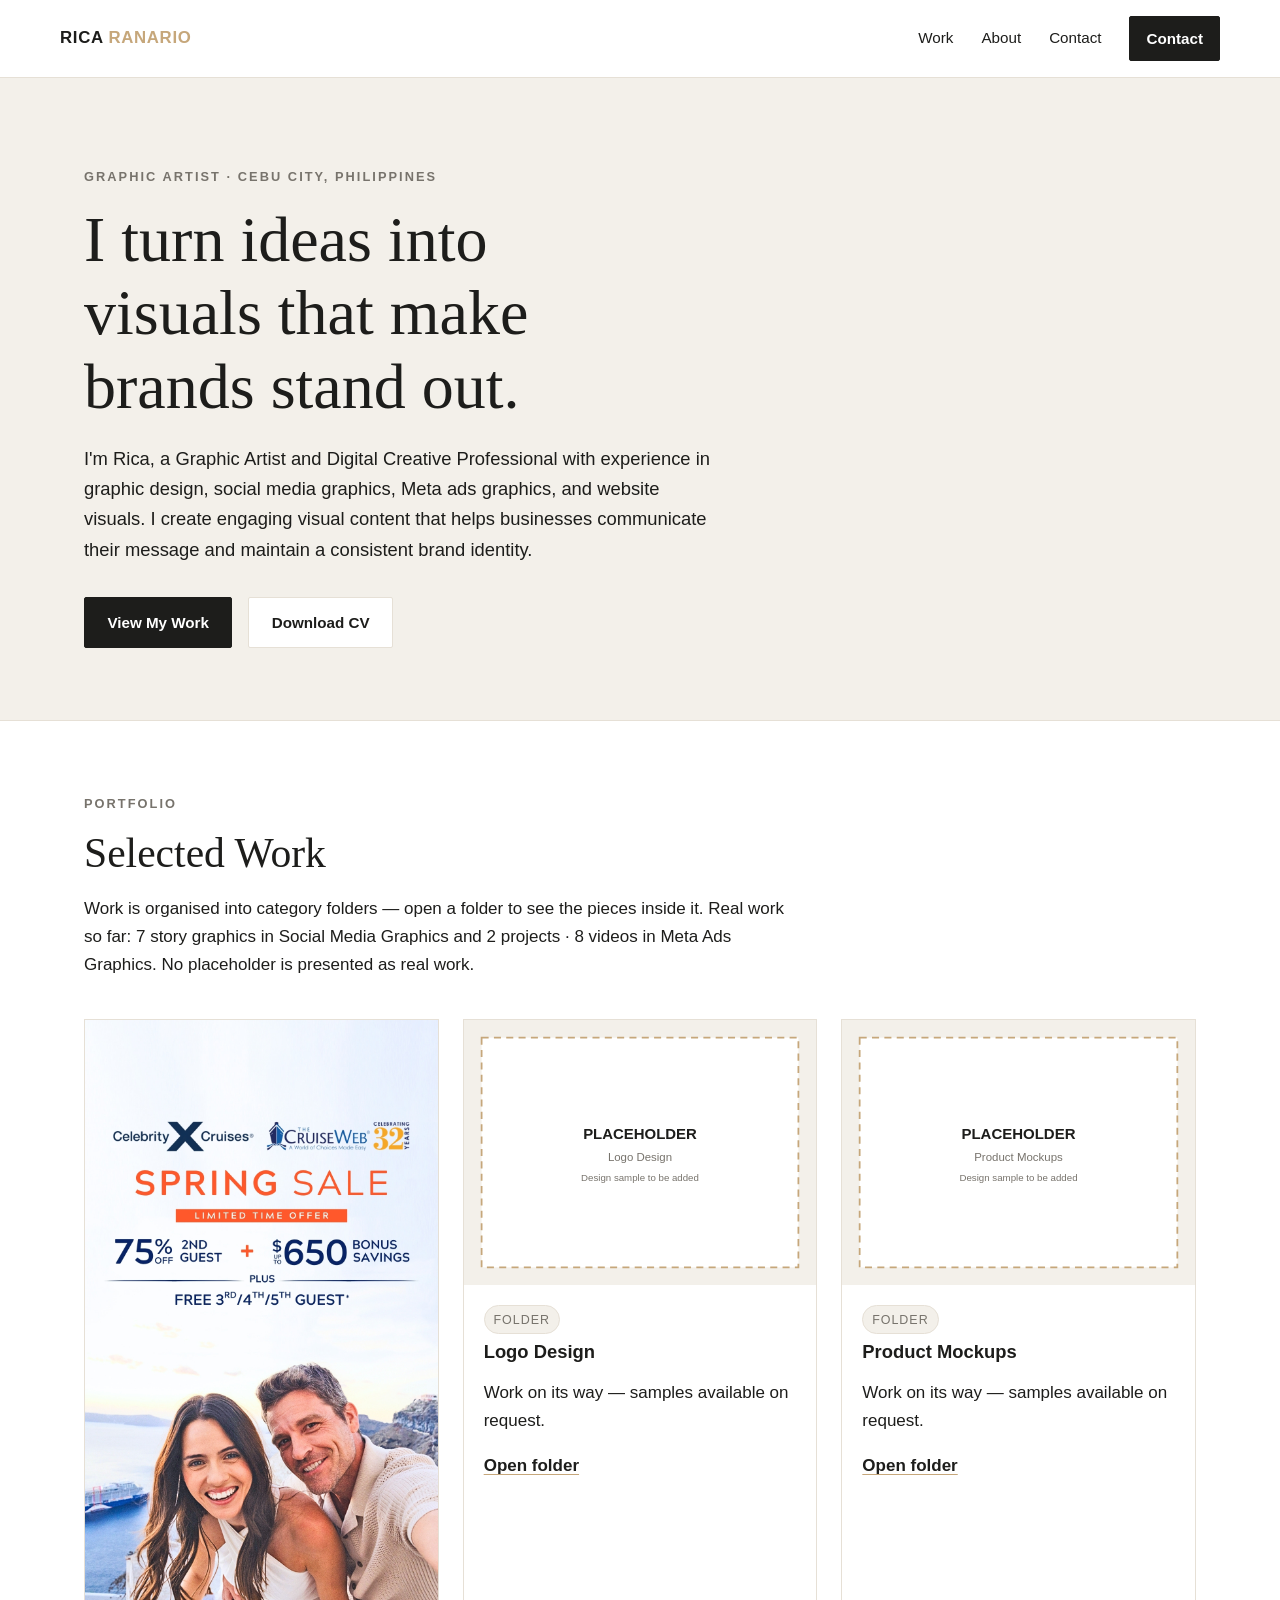
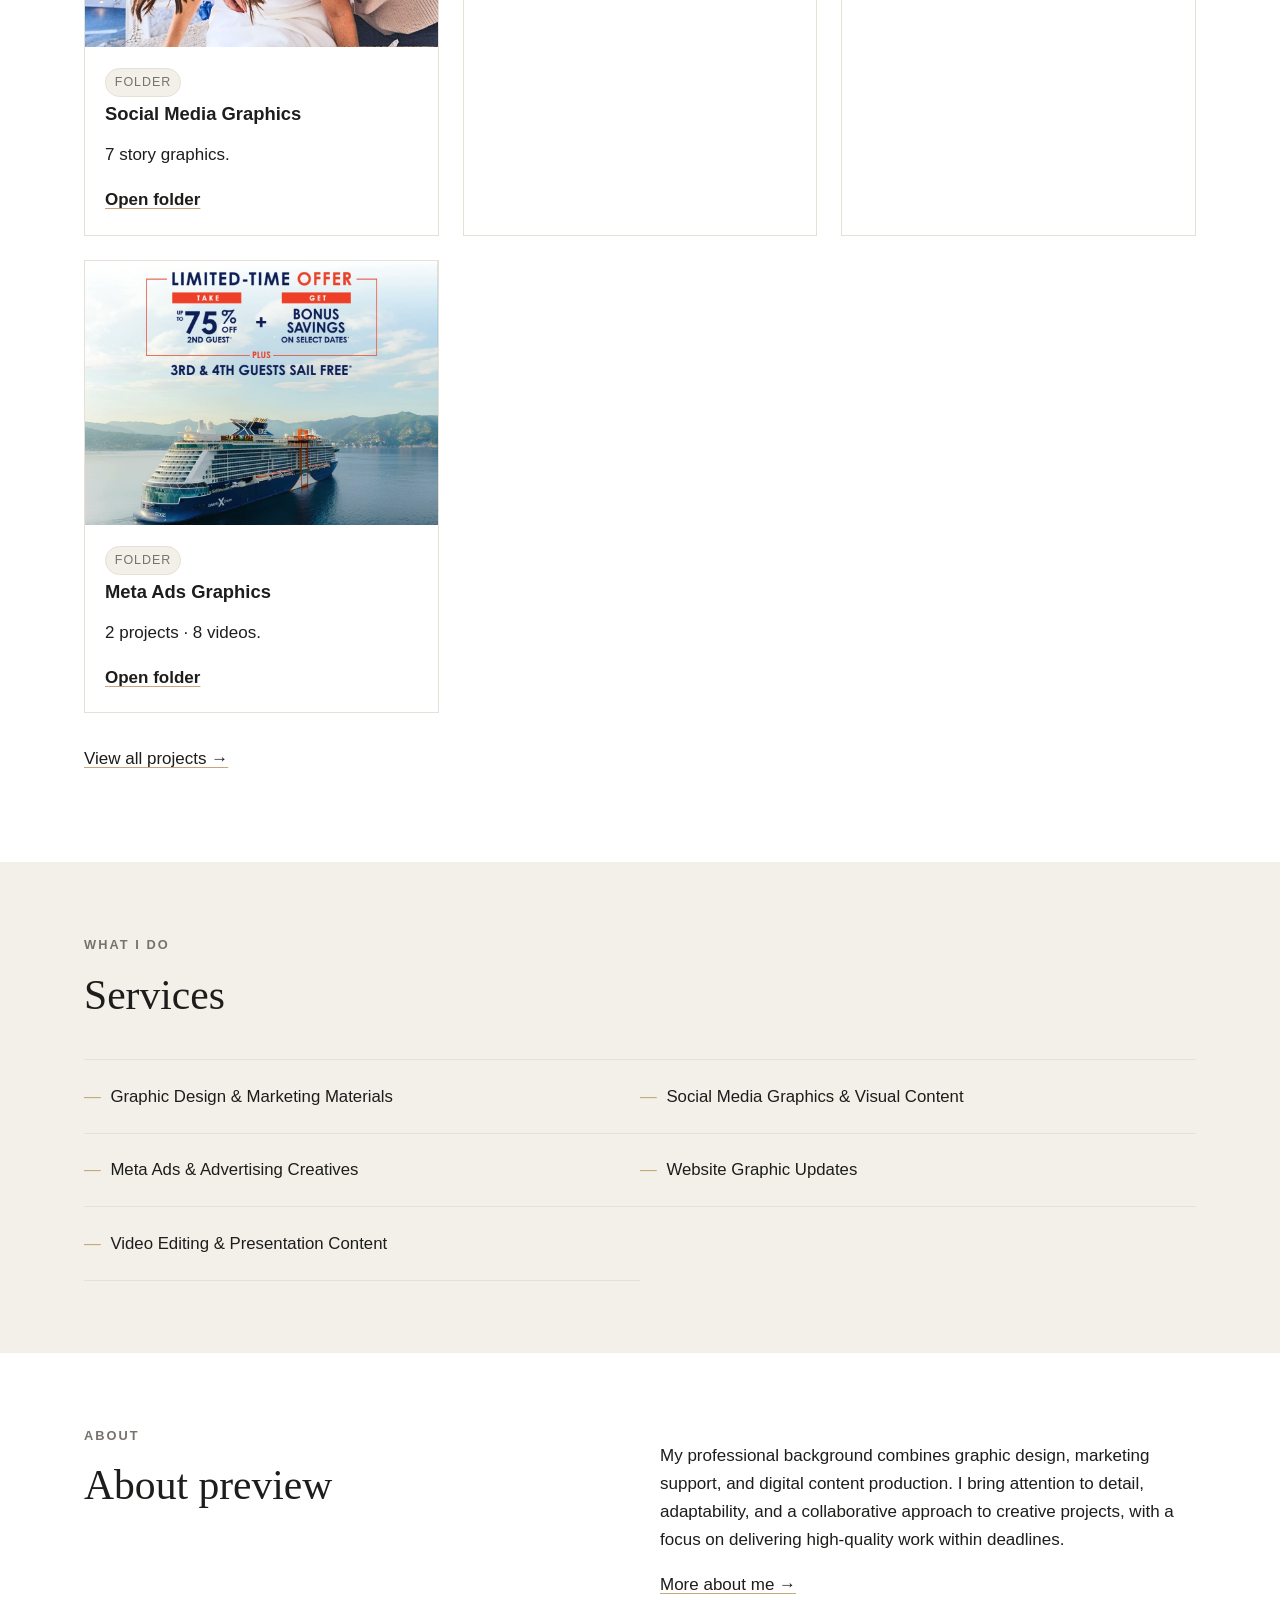
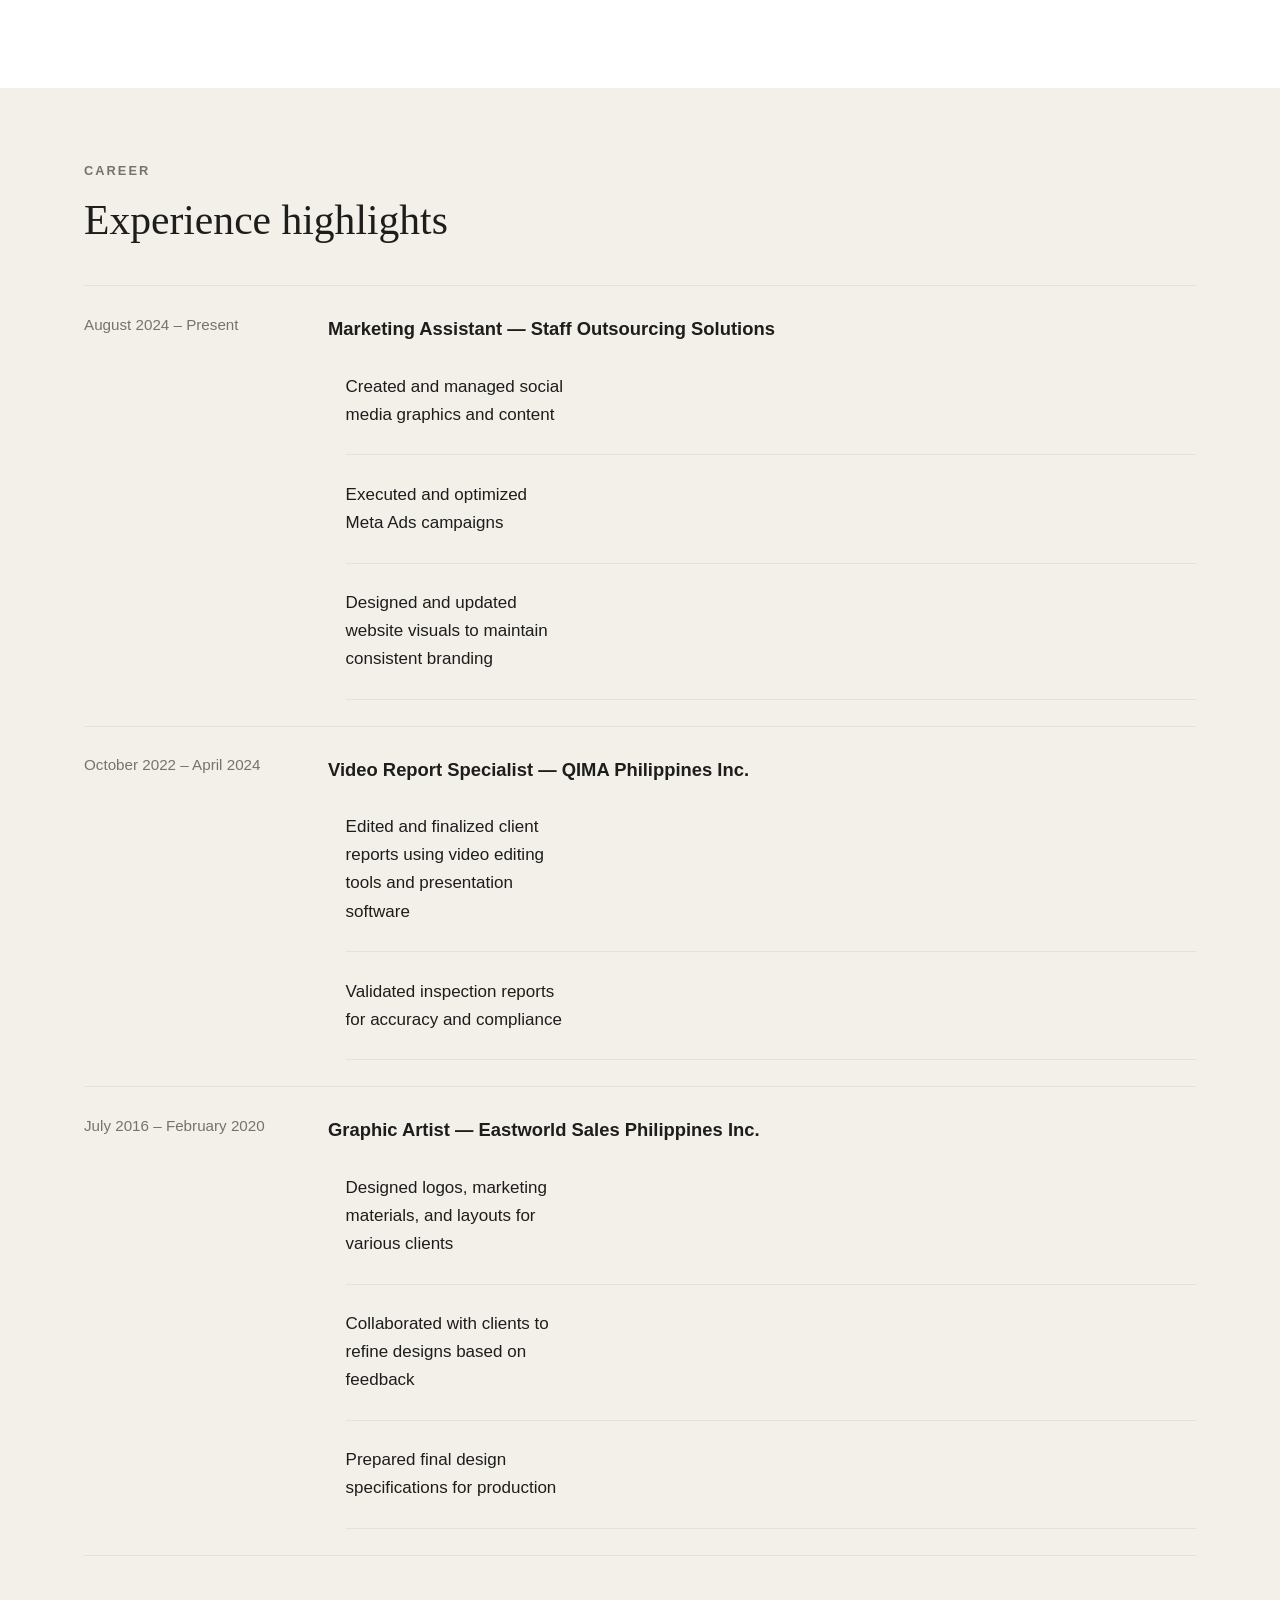
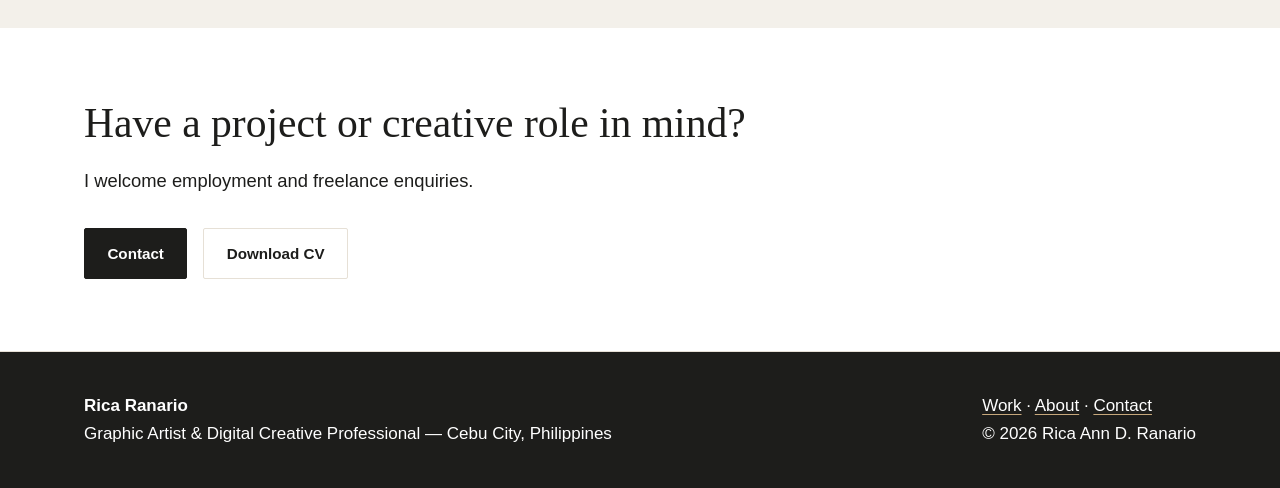
==== commit e80d70ec: "Update story counts after Royal Caribbean removal" ====
--- a/index.html
+++ b/index.html
@@ -49,12 +49,12 @@
       <div class="section-head">
         <p class="eyebrow">Portfolio</p>
         <h2 id="featured-heading">Selected Work</h2>
-        <p>Work is organised into category folders — open a folder to see the pieces inside it. Real work so far: 8 story graphics in Social Media Graphics and 2 projects · 8 videos in Meta Ads Graphics. No placeholder is presented as real work.</p>
+        <p>Work is organised into category folders — open a folder to see the pieces inside it. Real work so far: 7 story graphics in Social Media Graphics and 2 projects · 8 videos in Meta Ads Graphics. No placeholder is presented as real work.</p>
       </div>
       <div class="grid grid-3">
         <article class="card folder-card" data-category="social-media-graphics">
           <img class="card-img-story" src="assets/stories/story-celebrity-spring-sale.jpg" alt="Folder cover: Celebrity Cruises — Spring Sale social media story graphic with The Cruise Web logo: 75% off 2nd guest, up to $650 bonus savings, free 3rd, 4th and 5th guests" width="1080" height="1920">
-          <div class="card-body"><span class="tag">Folder</span><h3>Social Media Graphics</h3><p>8 story graphics.</p><a class="card-link" href="social-media-stories.html">Open folder</a></div>
+          <div class="card-body"><span class="tag">Folder</span><h3>Social Media Graphics</h3><p>7 story graphics.</p><a class="card-link" href="social-media-stories.html">Open folder</a></div>
         </article>
         <article class="card folder-card" data-category="logo-design">
           <img src="assets/placeholders/logo-design.svg" alt="Placeholder cover — design samples to be added to the Logo Design folder" width="800" height="600">
--- a/assets/css/style.css
+++ b/assets/css/style.css
@@ -0,0 +1,99 @@
+:root{
+  --charcoal:#1D1D1B; --white:#FFFFFF; --ivory:#F3F0EA; --gold:#C6A77B; --gray:#77736C; --sand:#E6E0D6;
+  --serif:Georgia,"Times New Roman",serif;
+  --sans:"DM Sans","Inter",-apple-system,BlinkMacSystemFont,"Segoe UI",Roboto,Arial,sans-serif;
+  --max:1160px;
+}
+*{box-sizing:border-box}
+html{scroll-behavior:smooth}
+body{margin:0;font-family:var(--sans);color:var(--charcoal);background:var(--white);line-height:1.65;font-size:17px}
+img{max-width:100%;height:auto;display:block}
+a{color:var(--charcoal);text-decoration-color:var(--gold);text-underline-offset:3px}
+a:hover{text-decoration-thickness:2px}
+:focus{outline:none}
+:focus-visible{outline:3px solid var(--gold);outline-offset:3px;border-radius:2px}
+.skip-link{position:absolute;left:-9999px;top:0;background:var(--charcoal);color:var(--white);padding:.75rem 1rem;z-index:100}
+.skip-link:focus{left:1rem;top:1rem;color:var(--white)}
+.wrap{max-width:var(--max);margin:0 auto;padding:0 1.5rem}
+.site-header{border-bottom:1px solid var(--sand);background:var(--white);position:sticky;top:0;z-index:50}
+.header-inner{display:flex;align-items:center;justify-content:space-between;gap:1rem;padding:1rem 0}
+.wordmark{font-weight:700;letter-spacing:.04em;font-size:1.05rem;text-decoration:none;text-transform:uppercase}
+.wordmark span{color:var(--gold)}
+.main-nav ul{display:flex;gap:1.75rem;list-style:none;margin:0;padding:0;align-items:center}
+.main-nav a{text-decoration:none;font-size:.95rem}
+.main-nav a[aria-current="page"]{border-bottom:2px solid var(--gold);padding-bottom:2px}
+.btn{display:inline-block;background:var(--charcoal);color:var(--white);border:1px solid var(--charcoal);padding:.75rem 1.4rem;text-decoration:none;font-weight:600;font-size:.95rem;border-radius:2px}
+.btn:hover{background:var(--white);color:var(--charcoal)}
+.btn-light{background:var(--white);color:var(--charcoal);border-color:var(--sand)}
+.btn-light:hover{border-color:var(--charcoal)}
+.btn-gold{background:var(--gold);border-color:var(--gold);color:var(--charcoal)}
+.btn-small{padding:.55rem 1rem}
+.nav-toggle{display:none;background:var(--white);border:1px solid var(--sand);padding:.55rem .8rem;font:inherit;cursor:pointer;border-radius:2px}
+.hero{background:var(--ivory);padding:5.5rem 0 4.5rem;border-bottom:1px solid var(--sand)}
+.eyebrow{letter-spacing:.16em;text-transform:uppercase;font-size:.8rem;color:var(--gray);font-weight:700;margin:0 0 1rem}
+h1,h2,h3{line-height:1.15;font-weight:600}
+h1{font-family:var(--serif);font-size:clamp(2.3rem,5vw,4rem);font-weight:500;margin:.2rem 0 1.25rem;max-width:16ch}
+h2{font-family:var(--serif);font-size:clamp(1.8rem,3.5vw,2.6rem);font-weight:500;margin:0 0 1rem}
+h3{font-size:1.15rem;margin:.4rem 0 .5rem}
+.lead{font-size:1.15rem;max-width:62ch;color:var(--charcoal)}
+.hero-actions,.cta-actions{display:flex;gap:1rem;flex-wrap:wrap;margin-top:2rem}
+.meta{color:var(--gray);font-size:.95rem}
+section{padding:4.5rem 0}
+.section-alt{background:var(--ivory)}
+.section-head{max-width:720px;margin-bottom:2.5rem}
+.grid{display:grid;gap:1.5rem}
+.grid-3{grid-template-columns:repeat(3,1fr)}
+.grid-2{grid-template-columns:repeat(2,1fr)}
+.card{border:1px solid var(--sand);background:var(--white);display:flex;flex-direction:column}
+.card-body{padding:1.25rem}
+.card img{aspect-ratio:4/3;object-fit:cover;background:var(--sand);width:100%}
+.tag{display:inline-block;font-size:.78rem;letter-spacing:.08em;text-transform:uppercase;color:var(--gray);border:1px solid var(--sand);padding:.2rem .55rem;border-radius:999px;background:var(--ivory)}
+.card a.card-link{font-weight:600}
+.services{list-style:none;margin:0;padding:0;display:grid;grid-template-columns:repeat(2,1fr);gap:0;border-top:1px solid var(--sand)}
+.services li{padding:1.4rem 1rem 1.4rem 0;border-bottom:1px solid var(--sand);font-size:1.05rem}
+.services li::before{content:"—";color:var(--gold);margin-right:.6rem}
+.timeline{list-style:none;margin:0;padding:0;border-top:1px solid var(--sand)}
+.timeline li{padding:1.6rem 0;border-bottom:1px solid var(--sand);display:grid;grid-template-columns:220px 1fr;gap:1.5rem}
+.timeline .when{color:var(--gray);font-size:.95rem}
+.timeline ul{margin:.5rem 0 0;padding-left:1.1rem}
+.filters{display:flex;gap:.6rem;flex-wrap:wrap;margin:0 0 2rem;padding:0;list-style:none}
+.filter-btn{font:inherit;cursor:pointer;background:var(--white);border:1px solid var(--sand);padding:.55rem 1rem;border-radius:999px}
+.filter-btn[aria-pressed="true"]{background:var(--charcoal);color:var(--white);border-color:var(--charcoal)}
+.project-card[hidden]{display:none}
+.notice{border:1px solid var(--gold);background:var(--ivory);padding:1rem 1.25rem;margin-bottom:2rem}
+.placeholder-label{font-weight:700;color:var(--gray);text-transform:uppercase;letter-spacing:.08em;font-size:.78rem}
+footer.site-footer{border-top:1px solid var(--sand);background:var(--charcoal);color:var(--white);padding:2.5rem 0}
+.site-footer a{color:var(--white)}
+.footer-inner{display:flex;justify-content:space-between;gap:1rem;flex-wrap:wrap}
+.two-col{display:grid;grid-template-columns:1fr 1fr;gap:2.5rem}
+.card img.card-img-story{aspect-ratio:9/16;object-fit:contain;background:var(--ivory)}
+.story-grid{display:grid;grid-template-columns:repeat(3,1fr);gap:1.5rem;margin-top:1.5rem}
+.story-item{border:1px solid var(--sand);background:var(--white);margin:0;display:flex;flex-direction:column}
+.story-item img{aspect-ratio:9/16;object-fit:contain;background:var(--ivory);width:100%}
+.story-item figcaption{padding:1.25rem}
+.story-item figcaption h3{margin-top:0}
+.video-list{display:grid;gap:2rem;margin-top:1.5rem}
+.video-item{border:1px solid var(--sand);background:var(--white);padding:1rem;margin:0}
+.video-item video{width:100%;height:auto;background:var(--charcoal);display:block}
+.video-item figcaption{margin-top:.75rem}
+.video-item figcaption strong{display:block}
+.list-clean{list-style:none;padding:0;margin:0}
+.list-clean li{padding:.45rem 0;border-bottom:1px solid var(--sand)}
+address{font-style:normal}
+@media (max-width:900px){
+  .grid-3,.story-grid{grid-template-columns:repeat(2,1fr)}
+  .timeline li{grid-template-columns:1fr;gap:.4rem}
+}
+@media (max-width:640px){
+  body{font-size:16px}
+  section{padding:3rem 0}
+  .hero{padding:3.5rem 0 3rem}
+  .grid-3,.grid-2,.services,.two-col,.story-grid{grid-template-columns:1fr}
+  .nav-toggle{display:inline-block}
+  .main-nav{display:none;width:100%}
+  .site-header .wrap{flex-wrap:wrap}
+  .header-inner{flex-wrap:wrap}
+  .main-nav.open{display:block}
+  .main-nav ul{flex-direction:column;align-items:flex-start;gap:1rem;padding:1rem 0}
+}
+@media (prefers-reduced-motion:reduce){html{scroll-behavior:auto}}
